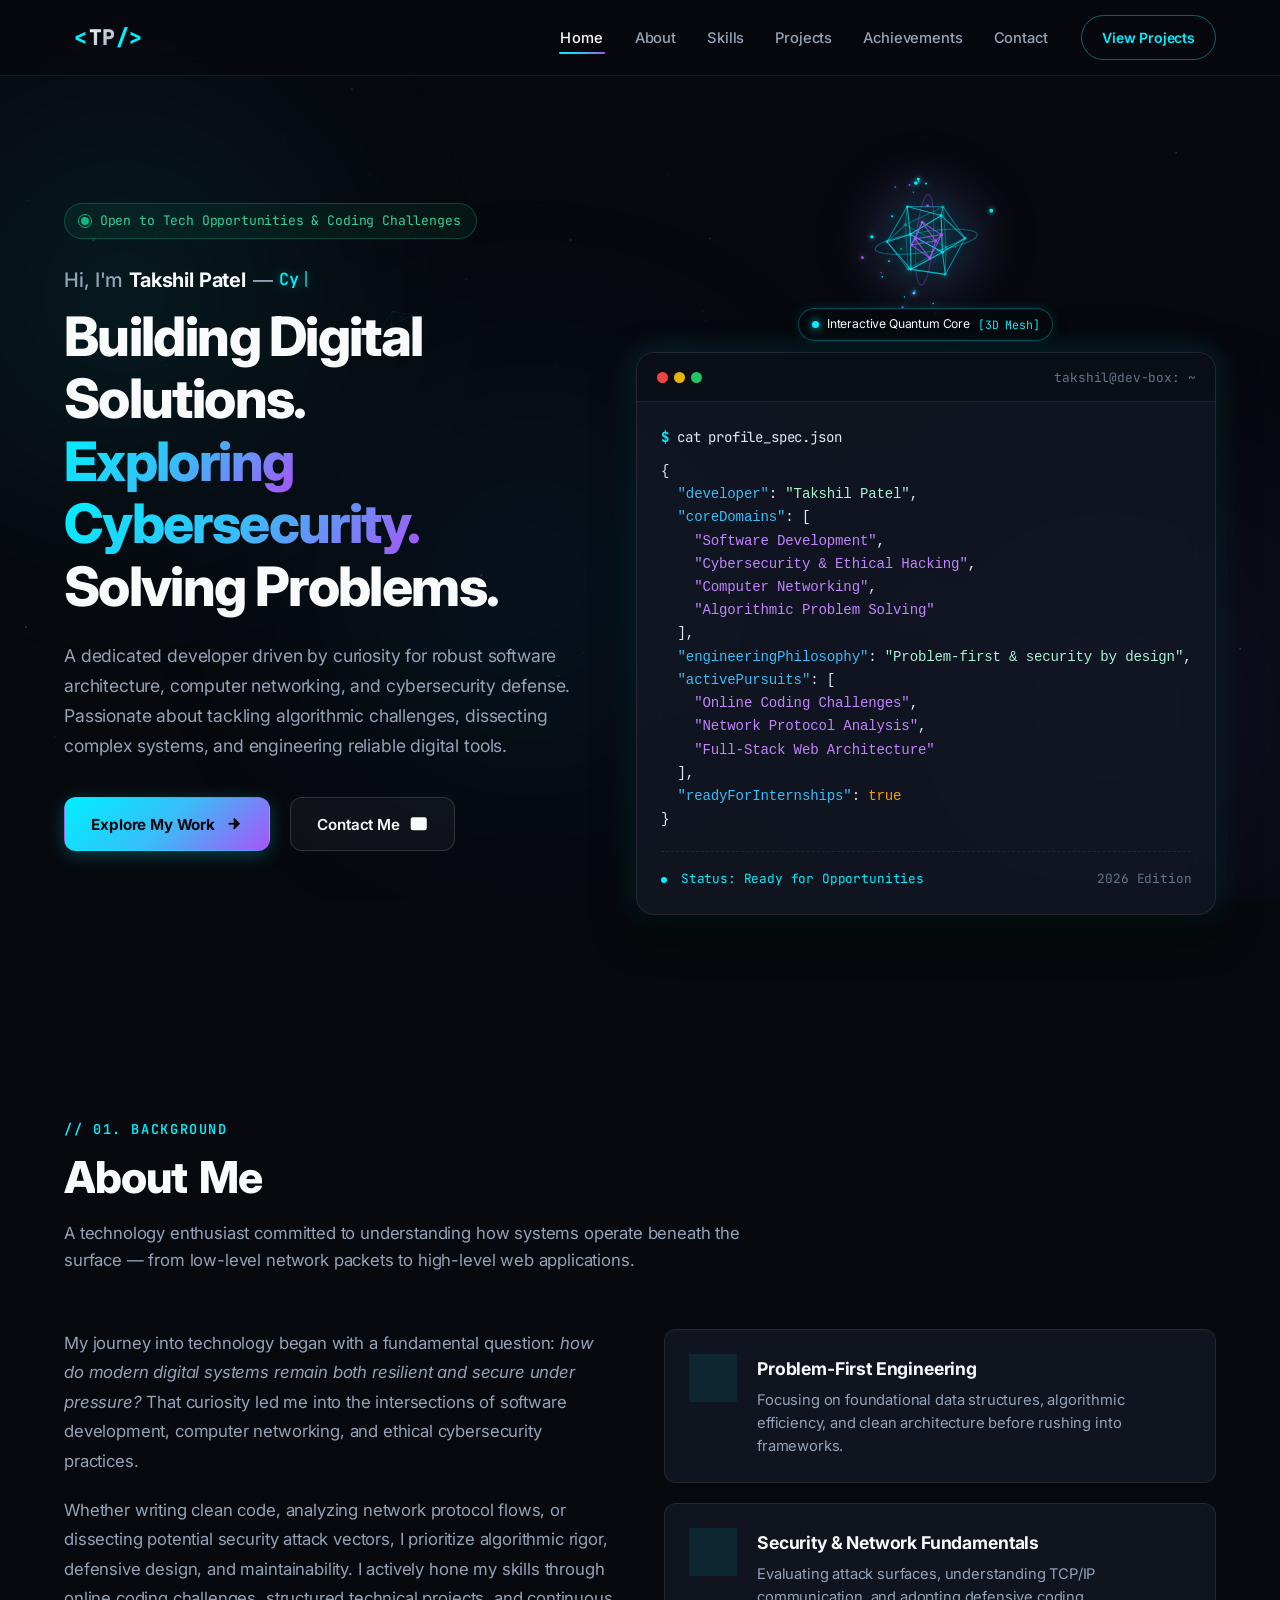
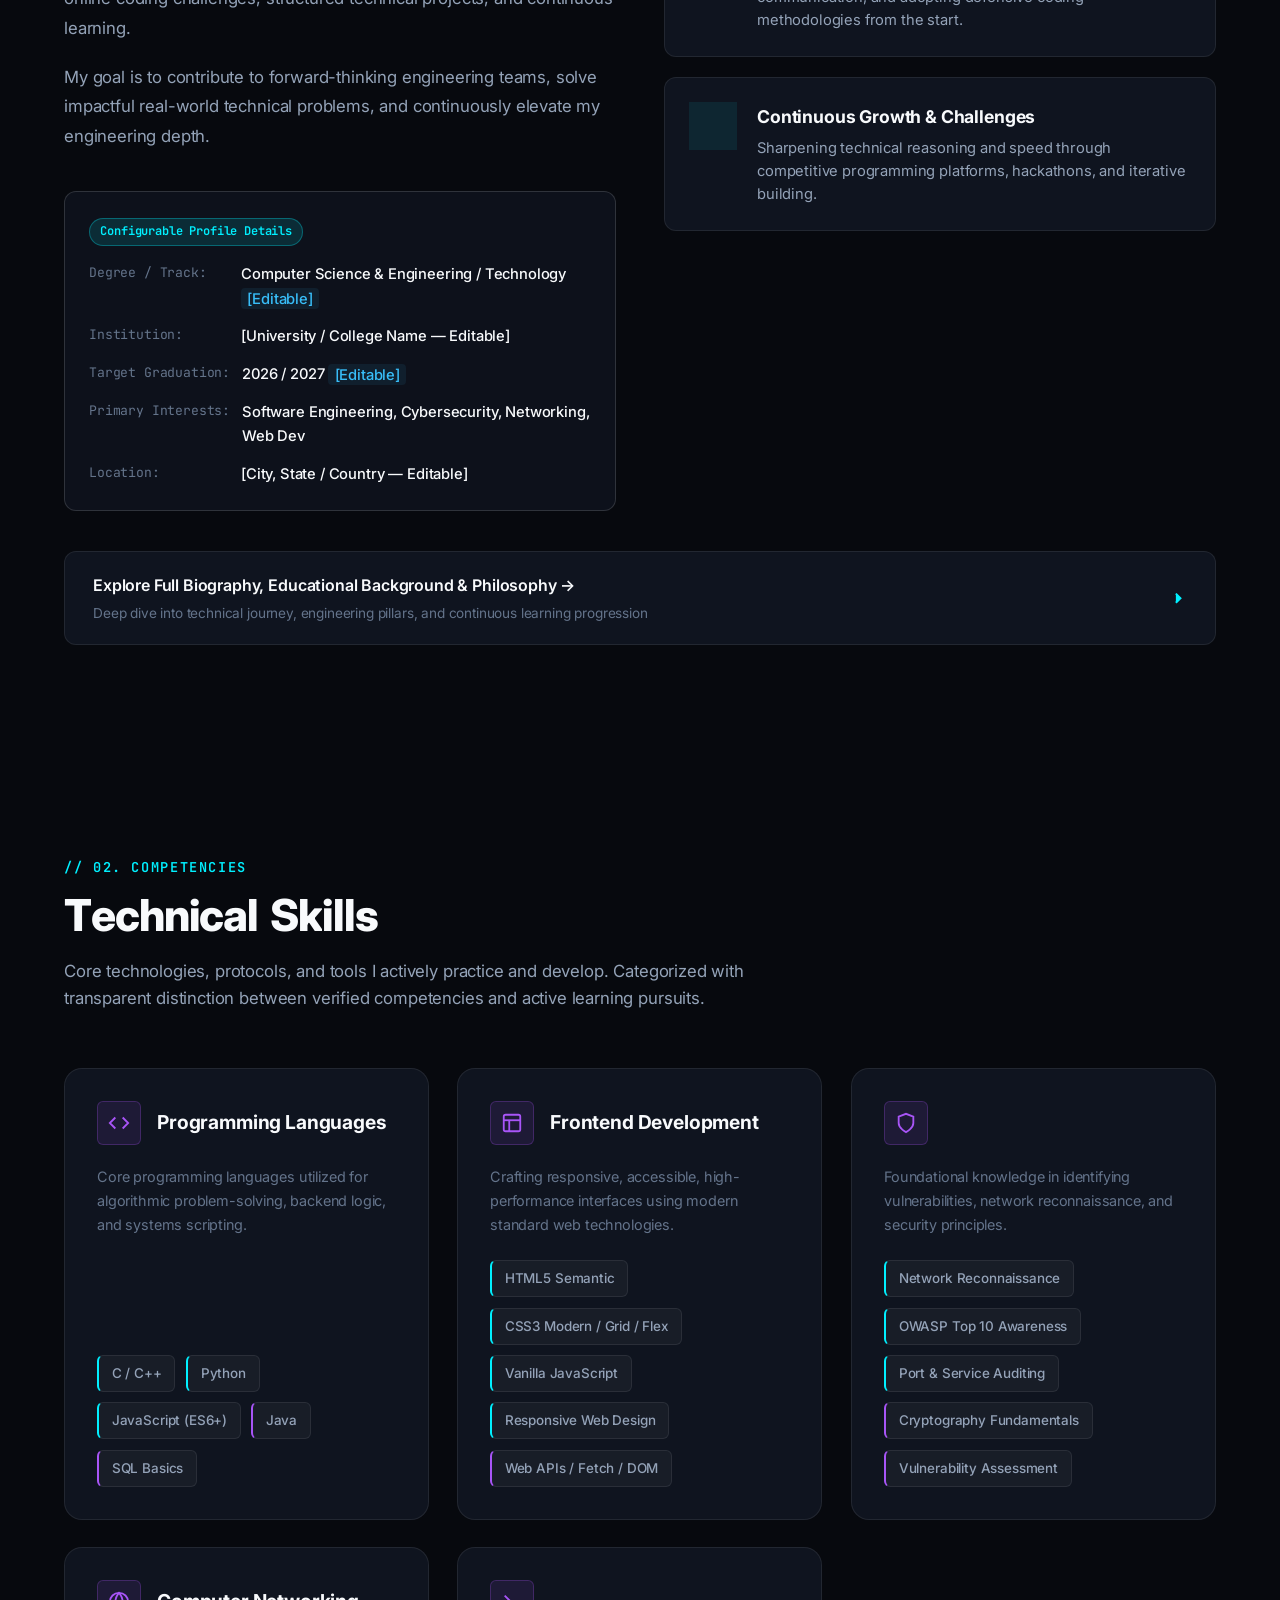
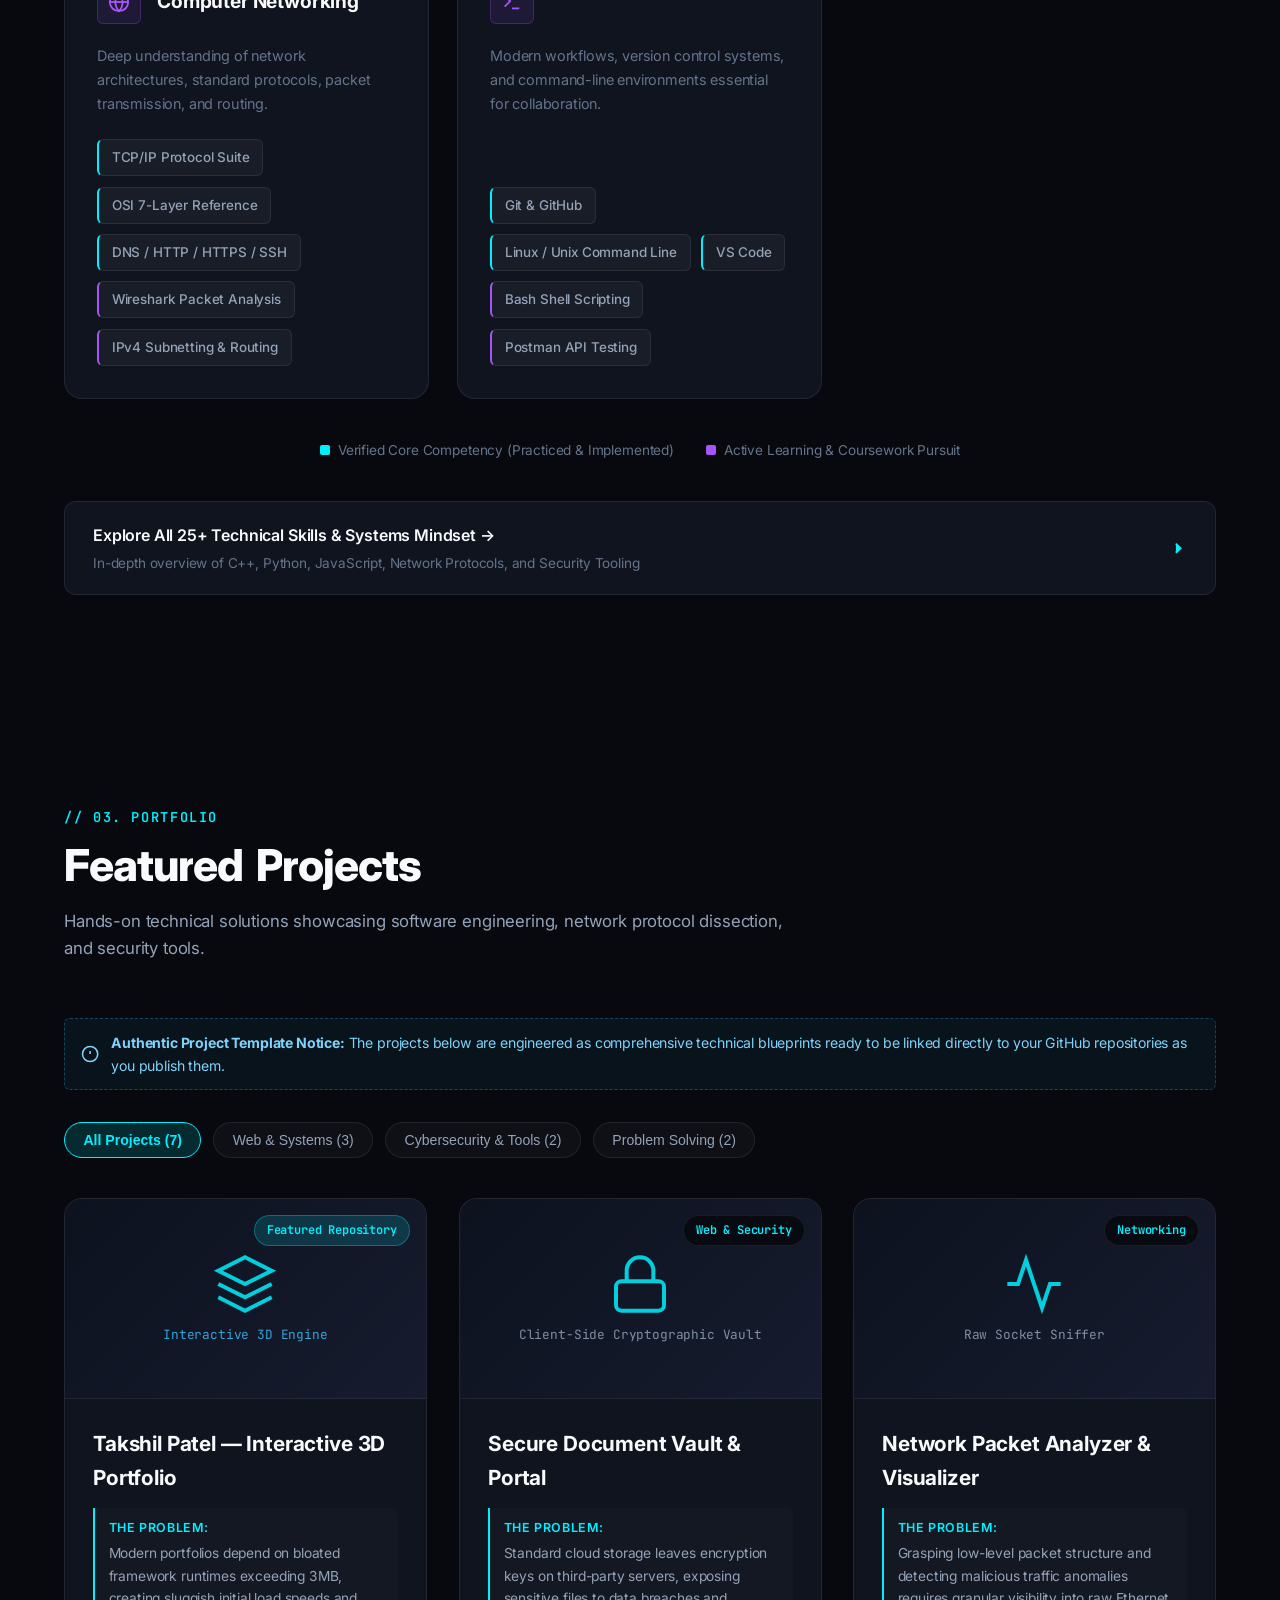
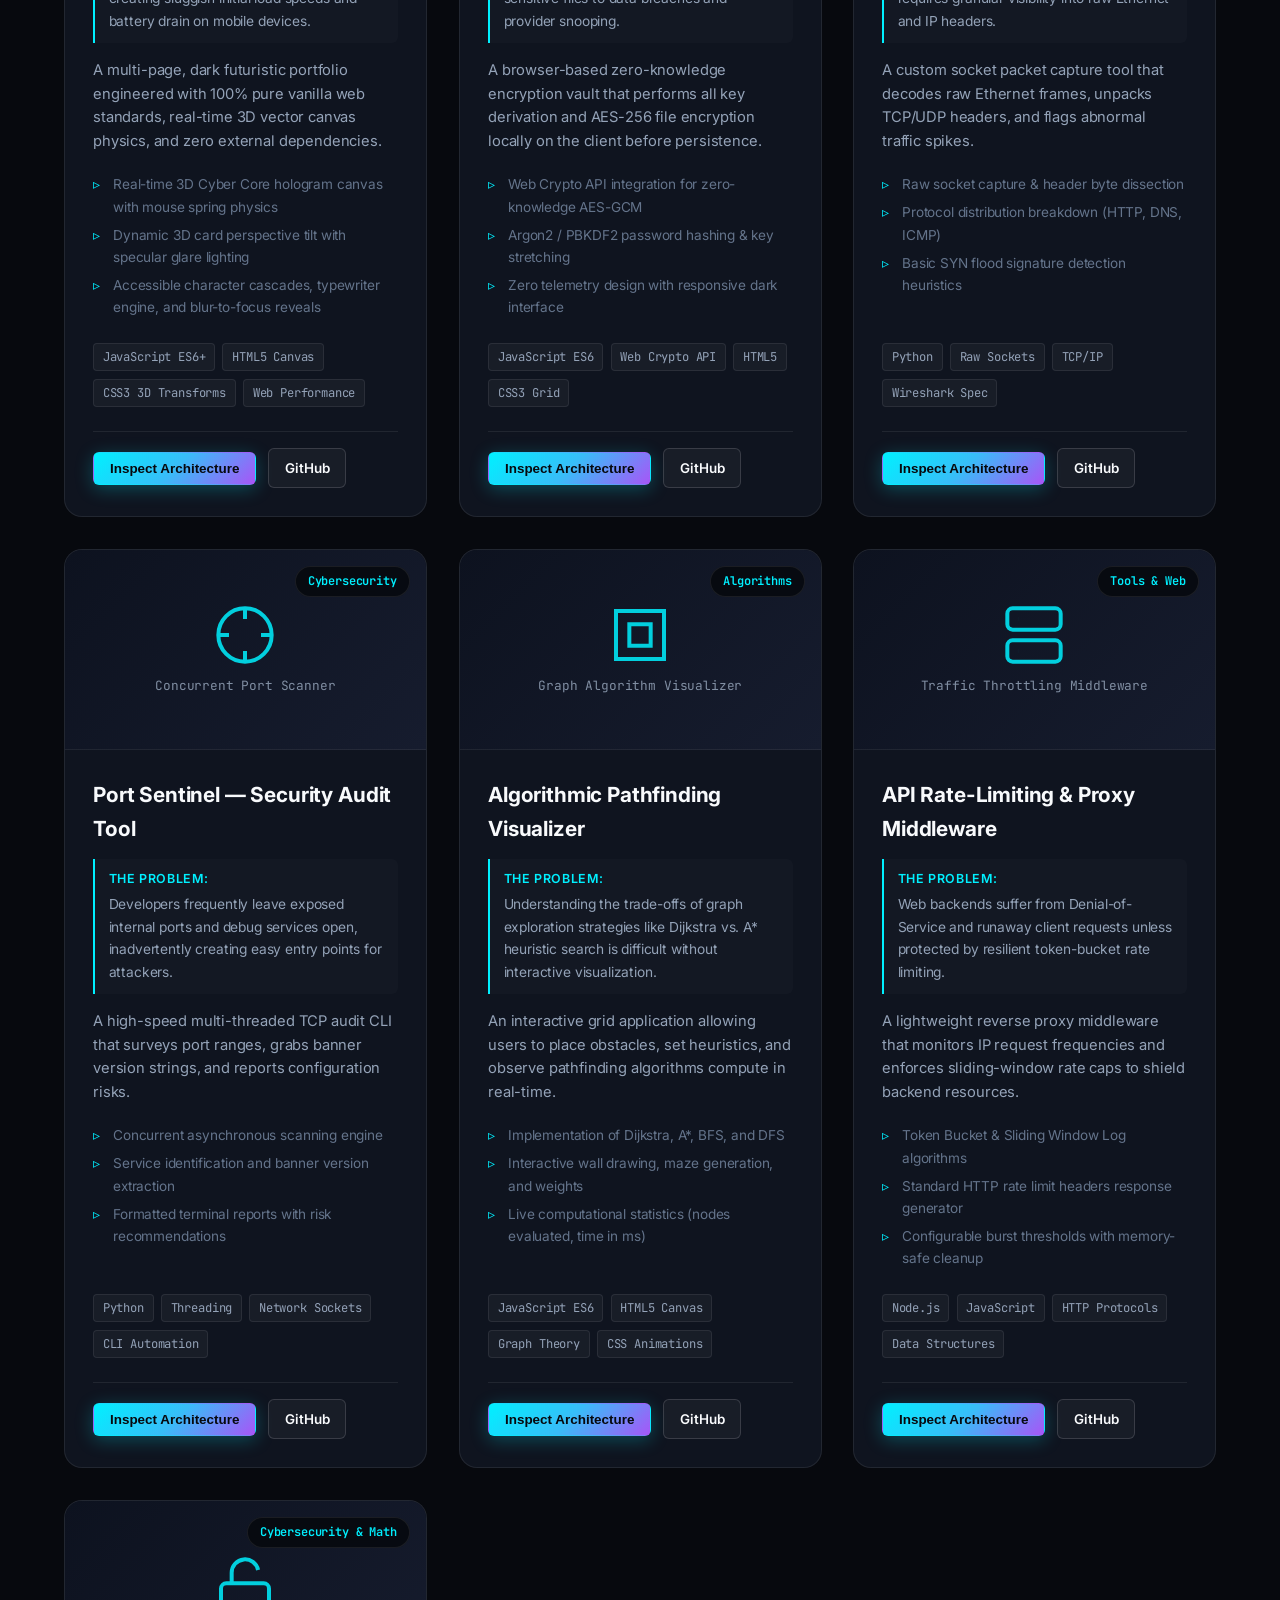
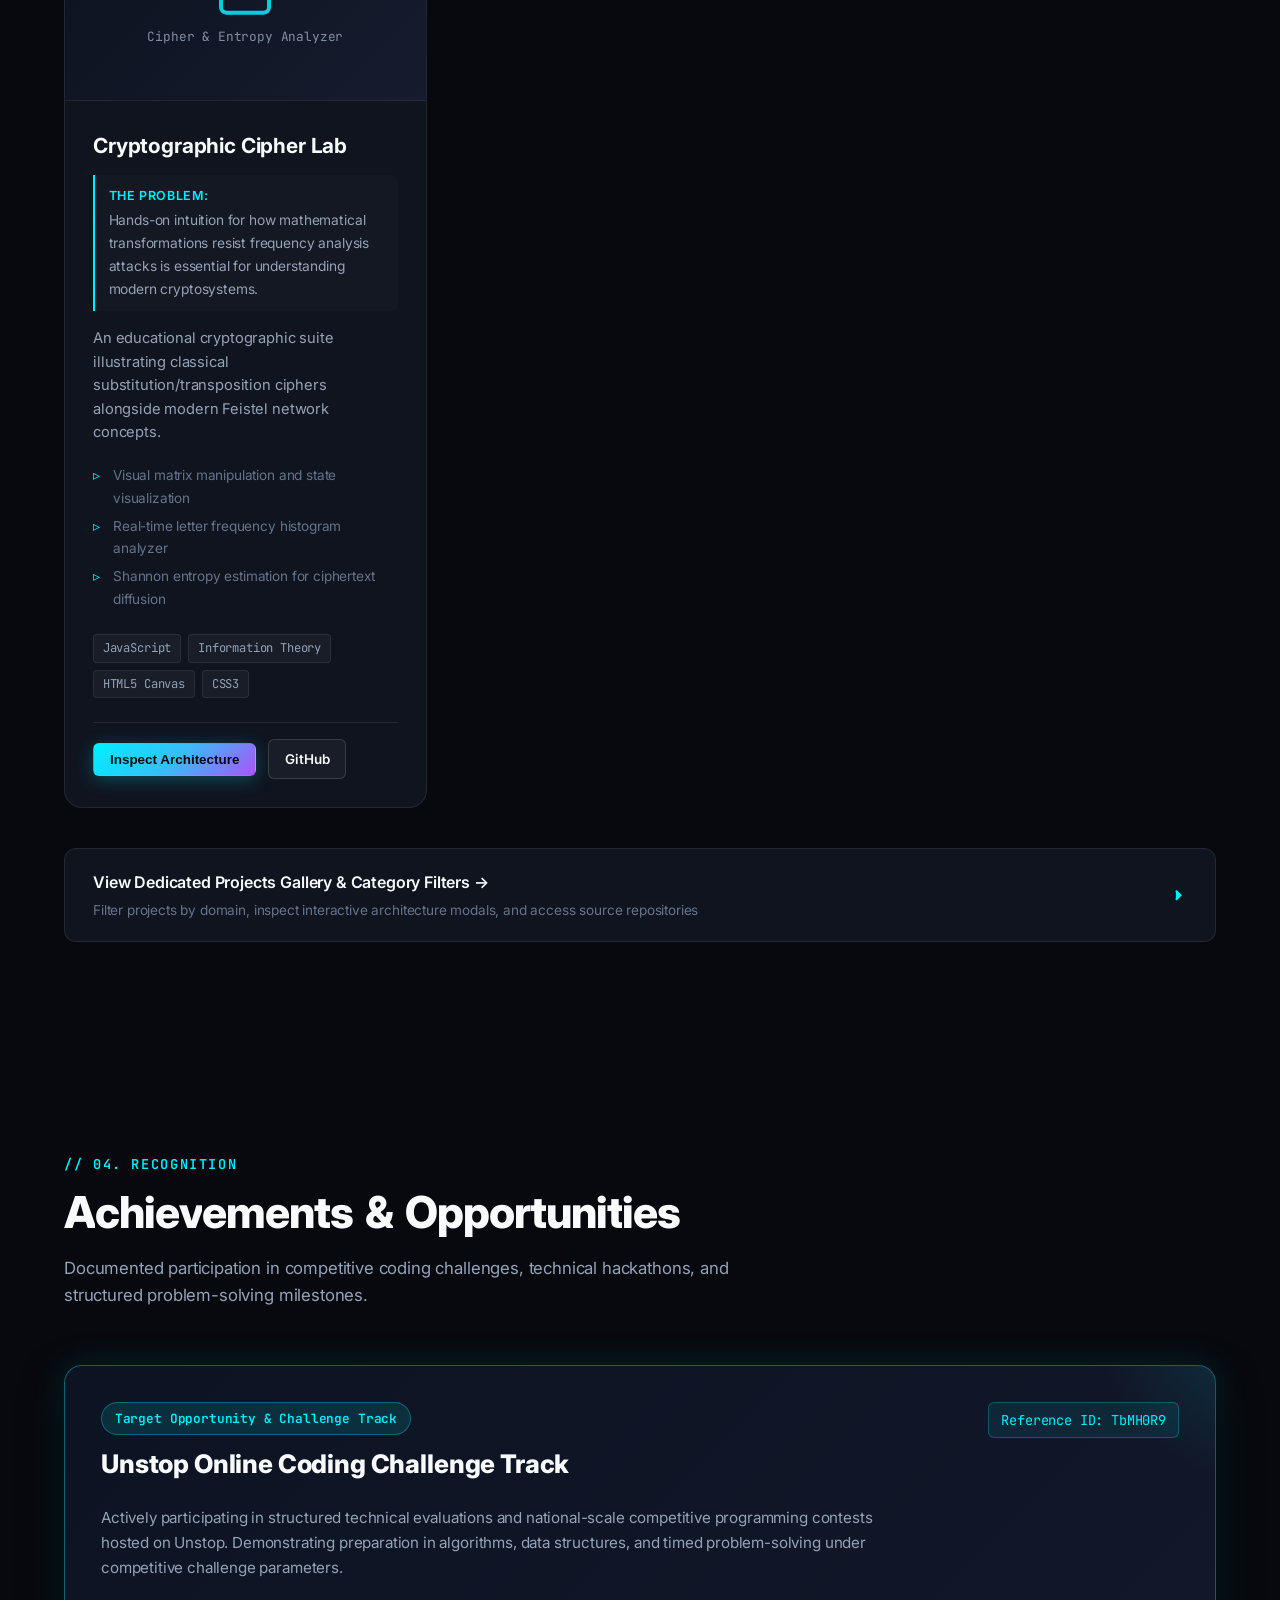
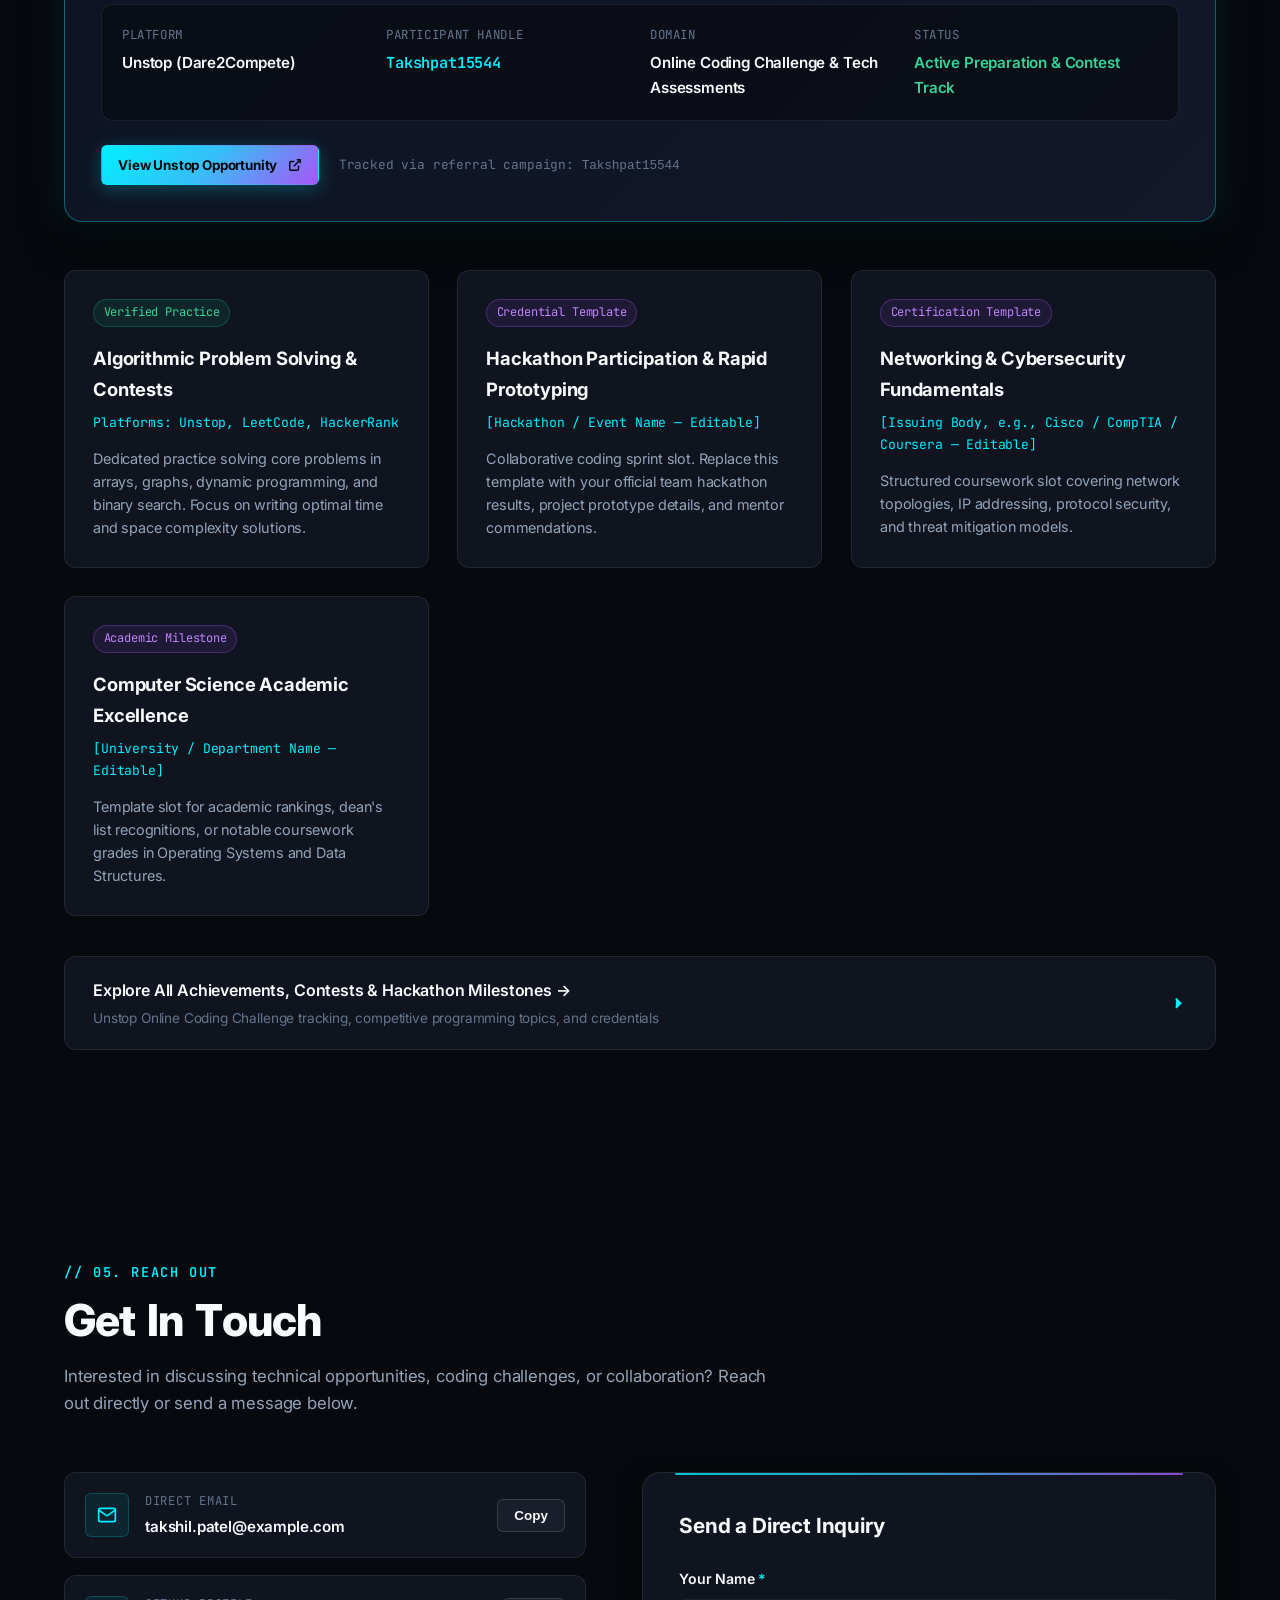
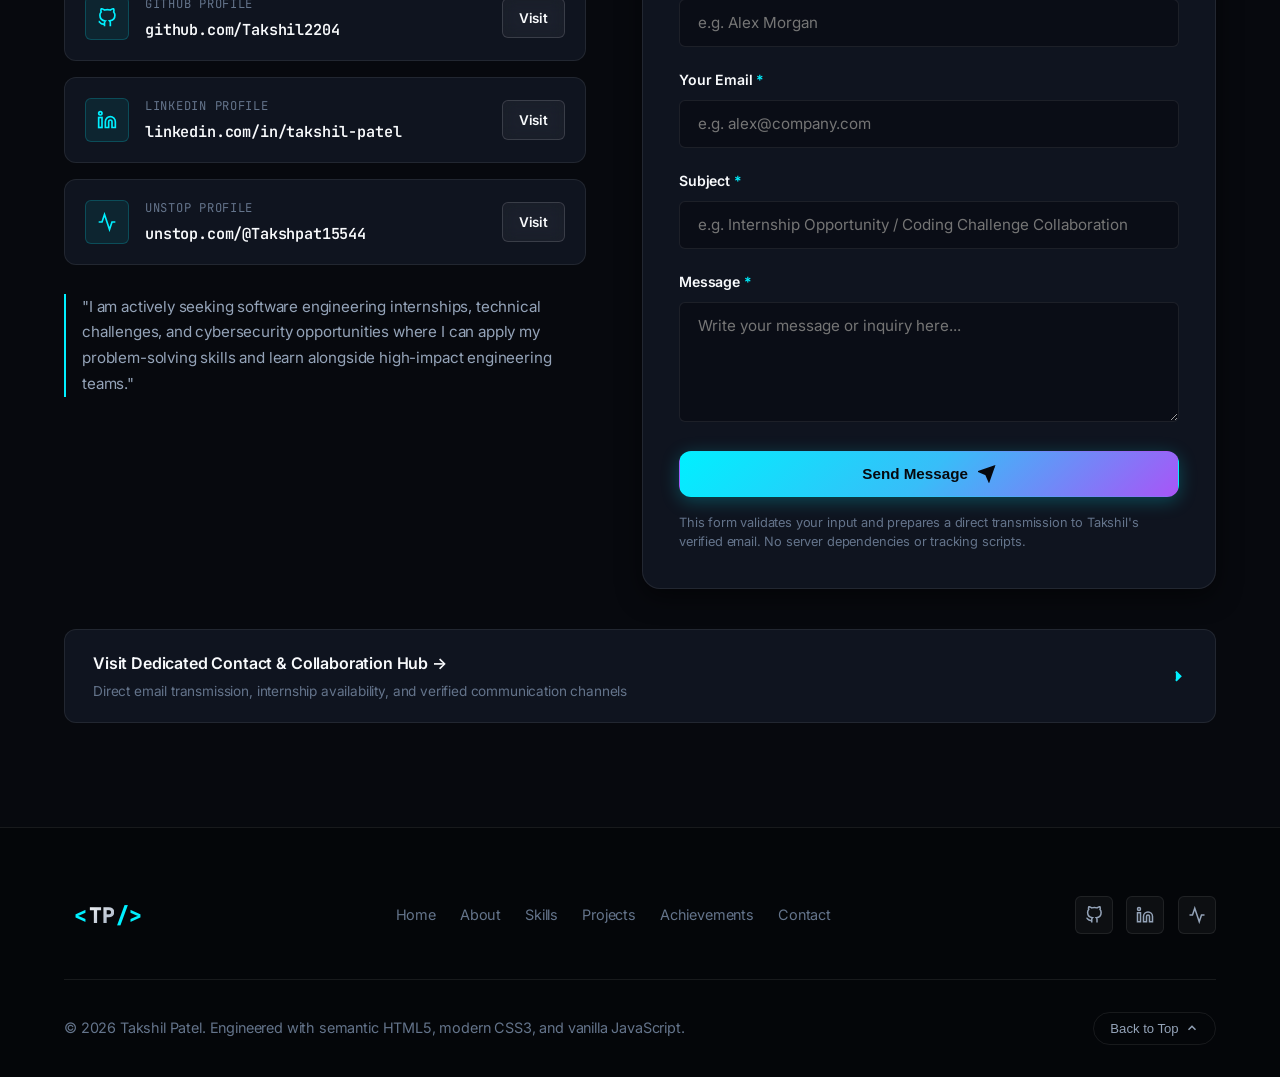
==== index.html @ 1852f206 "feat: complete interactive 3D multi-page portfolio" ====
<!DOCTYPE html>
<html lang="en">
<head>
  <meta charset="UTF-8">
  <meta name="viewport" content="width=device-width, initial-scale=1.0">
  <meta http-equiv="X-UA-Compatible" content="IE=edge">
  
  <!-- Primary Meta Tags -->
  <title>Takshil Patel | Software Developer &amp; Cybersecurity Specialist</title>
  <meta name="title" content="Takshil Patel | Software Developer &amp; Cybersecurity Specialist">
  <meta name="description" content="Personal portfolio of Takshil Patel — Showcasing expertise in software engineering, cybersecurity, computer networking, web development, and algorithmic problem-solving.">
  <meta name="author" content="Takshil Patel">
  <meta name="theme-color" content="#07090e">

  <!-- Open Graph / Facebook -->
  <meta property="og:type" content="website">
  <meta property="og:url" content="https://takshilpatel.dev/">
  <meta property="og:title" content="Takshil Patel | Software Developer &amp; Cybersecurity Specialist">
  <meta property="og:description" content="Building Digital Solutions. Exploring Cybersecurity. Solving Problems. View projects, technical competencies, and contact information.">
  
  <!-- Twitter -->
  <meta property="twitter:card" content="summary_large_image">
  <meta property="twitter:title" content="Takshil Patel | Software Developer &amp; Cybersecurity Specialist">
  <meta property="twitter:description" content="Building Digital Solutions. Exploring Cybersecurity. Solving Problems. View projects, technical competencies, and contact information.">

  <!-- Embedded High-Resolution Cyber Favicon -->
  <link rel="icon" type="image/svg+xml" href="data:image/svg+xml,<svg xmlns='http://www.w3.org/2000/svg' viewBox='0 0 100 100'><rect width='100' height='100' rx='22' fill='%2307090e'/><rect x='4' y='4' width='92' height='92' rx='18' fill='none' stroke='%2300f0ff' stroke-width='4' opacity='0.7'/><text x='50' y='64' font-family='monospace' font-size='42' font-weight='900' fill='%2300f0ff' text-anchor='middle'>TP</text></svg>">

  <!-- Google Fonts: Inter & JetBrains Mono with System Fallbacks -->
  <link rel="preconnect" href="https://fonts.googleapis.com">
  <link rel="preconnect" href="https://fonts.gstatic.com" crossorigin>
  <link href="https://fonts.googleapis.com/css2?family=Inter:wght@400;500;600;700;800&family=JetBrains+Mono:wght@400;500;600;700&display=swap" rel="stylesheet">

  <!-- Core Stylesheets -->
  <link rel="stylesheet" href="css/style.css">
  <link rel="stylesheet" href="css/components.css">
  <link rel="stylesheet" href="css/responsive.css">
</head>
<body>
  <!-- Accessible Skip Link -->
  <a href="#main-content" class="skip-link">Skip to main content</a>

  <!-- Ambient Light Orbs for Subtle Futuristic Depth -->
  <div class="bg-ambient-layer" aria-hidden="true">
    <div class="ambient-orb ambient-orb-1"></div>
    <div class="ambient-orb ambient-orb-2"></div>
    <div class="ambient-orb ambient-orb-3"></div>
  </div>

  <!-- Interactive Subtle Cyber Canvas -->
  <canvas id="cyber-canvas" class="cyber-canvas" aria-hidden="true"></canvas>

  <!-- ========================================================================
       Header & Navigation
       ======================================================================== -->
  <header class="site-header" id="site-header">
    <div class="container header-container">
      <!-- Monogram Brand Logo -->
      <a href="index.html" class="brand-logo" aria-label="Takshil Patel Portfolio Homepage">
        <span class="logo-bracket">&lt;</span><span class="logo-text">TP</span><span class="logo-bracket">/&gt;</span>
      </a>

      <!-- Desktop Navigation Menu -->
      <nav class="site-nav" id="site-nav" aria-label="Primary site navigation">
        <ul class="nav-links">
          <li><a href="index.html" class="nav-link active" aria-current="page">Home</a></li>
          <li><a href="about.html" class="nav-link">About</a></li>
          <li><a href="skills.html" class="nav-link">Skills</a></li>
          <li><a href="projects.html" class="nav-link">Projects</a></li>
          <li><a href="achievements.html" class="nav-link">Achievements</a></li>
          <li><a href="contact.html" class="nav-link">Contact</a></li>
        </ul>
        <div class="nav-actions">
          <a href="projects.html" class="btn btn-outline-nav">View Projects</a>
        </div>
      </nav>

      <!-- Mobile Hamburger Button -->
      <button class="mobile-nav-toggle" id="mobile-nav-toggle" aria-expanded="false" aria-controls="site-nav" aria-label="Toggle navigation menu">
        <span class="hamburger-line"></span>
        <span class="hamburger-line"></span>
        <span class="hamburger-line"></span>
      </button>
    </div>
  </header>

  <!-- ========================================================================
       Main Content
       ======================================================================== -->
  <main id="main-content">
    
    <!-- ----------------------------------------------------------------------
         Section B: Hero Section
         ---------------------------------------------------------------------- -->
    <section class="section hero-section" id="hero">
      <div class="container">
        <div class="hero-grid">
          <!-- Hero Text & CTA -->
          <div class="hero-content">
            <div class="hero-status-pill">
              <span class="status-indicator"></span>
              <span class="status-text">Open to Tech Opportunities &amp; Coding Challenges</span>
            </div>

            <p class="hero-greeting">Hi, I'm <span class="highlight-name">Takshil Patel</span> — <span class="hero-typewriter-wrap"><span class="typewriter-text" id="hero-typewriter">Software Developer</span><span class="typewriter-cursor" aria-hidden="true">|</span></span></p>
            
            <h1 class="hero-headline">
              Building Digital Solutions.<br>
              <span class="gradient-text">Exploring Cybersecurity.</span><br>
              Solving Problems.
            </h1>

            <p class="hero-description">
              A dedicated developer driven by curiosity for robust software architecture, computer networking, 
              and cybersecurity defense. Passionate about tackling algorithmic challenges, dissecting complex systems, 
              and engineering reliable digital tools.
            </p>

            <div class="hero-cta-group">
              <a href="projects.html" class="btn btn-primary">
                <span>Explore My Work</span>
                <svg class="icon" viewBox="0 0 24 24" fill="none" stroke="currentColor" stroke-width="2.5"><line x1="5" y1="12" x2="19" y2="12"></line><polyline points="12 5 19 12 12 19"></polyline></svg>
              </a>
              <a href="contact.html" class="btn btn-secondary">
                <span>Contact Me</span>
                <svg class="icon" viewBox="0 0 24 24" fill="none" stroke="currentColor" stroke-width="2"><path d="M4 4h16c1.1 0 2 .9 2 2v12c0 1.1-.9 2-2 2H4c-1.1 0-2-.9-2-2V6c0-1.1.9-2 2-2z"></path><polyline points="22,6 12,13 2,6"></polyline></svg>
              </a>
            </div>
          </div>

          <!-- Futuristic Developer Inspect Terminal & 3D Cyber Core -->
          <div class="hero-visual">
            <!-- Interactive 3D Cyber Core Hologram -->
            <div class="hero-3d-hologram-wrap" id="hero-3d-container" aria-label="Interactive 3D Quantum Cyber Core">
              <canvas id="hero-3d-canvas" class="hero-3d-canvas"></canvas>
              <div class="hologram-status-badge">
                <span class="hologram-pulse"></span>
                <span>Interactive Quantum Core</span>
                <span class="text-mono" style="color: var(--accent-cyan); font-size: 0.72rem;">[3D Mesh]</span>
              </div>
            </div>

            <div class="terminal-card" aria-label="Takshil Patel Developer Profile Card">
              <div class="terminal-header">
                <div class="terminal-dots">
                  <span class="terminal-dot dot-red"></span>
                  <span class="terminal-dot dot-yellow"></span>
                  <span class="terminal-dot dot-green"></span>
                </div>
                <span class="terminal-title">takshil@dev-box: ~</span>
              </div>
              <div class="terminal-body">
                <div class="terminal-line">
                  <span class="terminal-prompt">$</span><span class="terminal-code">cat profile_spec.json</span>
                </div>
                <pre class="terminal-code">
{
  <span class="syntax-key">"developer"</span>: <span class="syntax-str">"Takshil Patel"</span>,
  <span class="syntax-key">"coreDomains"</span>: [
    <span class="syntax-arr">"Software Development"</span>,
    <span class="syntax-arr">"Cybersecurity &amp; Ethical Hacking"</span>,
    <span class="syntax-arr">"Computer Networking"</span>,
    <span class="syntax-arr">"Algorithmic Problem Solving"</span>
  ],
  <span class="syntax-key">"engineeringPhilosophy"</span>: <span class="syntax-str">"Problem-first &amp; security by design"</span>,
  <span class="syntax-key">"activePursuits"</span>: [
    <span class="syntax-arr">"Online Coding Challenges"</span>,
    <span class="syntax-arr">"Network Protocol Analysis"</span>,
    <span class="syntax-arr">"Full-Stack Web Architecture"</span>
  ],
  <span class="syntax-key">"readyForInternships"</span>: <span class="syntax-bool">true</span>
}</pre>
                <div class="terminal-status-row">
                  <div>
                    <span class="terminal-pulse"></span>
                    <span class="text-mono" style="color: var(--accent-cyan);">Status: Ready for Opportunities</span>
                  </div>
                  <span class="text-mono" style="color: var(--text-muted);">2026 Edition</span>
                </div>
              </div>
            </div>
          </div>
        </div>
      </div>
    </section>

    <!-- ----------------------------------------------------------------------
         Section C: About Me
         ---------------------------------------------------------------------- -->
    <section class="section" id="about">
      <div class="container">
        <div class="section-header">
          <span class="section-tag">// 01. BACKGROUND</span>
          <h2 class="section-title">About Me</h2>
          <p class="section-subtitle">
            A technology enthusiast committed to understanding how systems operate beneath the surface — from low-level network packets to high-level web applications.
          </p>
        </div>

        <div class="about-grid">
          <!-- Narrative Description -->
          <div class="about-narrative">
            <p class="about-paragraph">
              My journey into technology began with a fundamental question: <em>how do modern digital systems remain both resilient and secure under pressure?</em> That curiosity led me into the intersections of software development, computer networking, and ethical cybersecurity practices.
            </p>
            <p class="about-paragraph">
              Whether writing clean code, analyzing network protocol flows, or dissecting potential security attack vectors, I prioritize algorithmic rigor, defensive design, and maintainability. I actively hone my skills through online coding challenges, structured technical projects, and continuous learning.
            </p>
            <p class="about-paragraph">
              My goal is to contribute to forward-thinking engineering teams, solve impactful real-world technical problems, and continuously elevate my engineering depth.
            </p>

            <!-- Editable Profile Details Block -->
            <!-- TAKSHIL: Edit your personal educational & location details below -->
            <div class="editable-profile-box">
              <span class="editable-tag">Configurable Profile Details</span>
              <ul class="profile-meta-list">
                <li class="profile-meta-item">
                  <span class="meta-label">Degree / Track:</span>
                  <span class="meta-value">Computer Science &amp; Engineering / Technology <span class="meta-placeholder">[Editable]</span></span>
                </li>
                <li class="profile-meta-item">
                  <span class="meta-label">Institution:</span>
                  <span class="meta-value">[University / College Name — Editable]</span>
                </li>
                <li class="profile-meta-item">
                  <span class="meta-label">Target Graduation:</span>
                  <span class="meta-value">2026 / 2027 <span class="meta-placeholder">[Editable]</span></span>
                </li>
                <li class="profile-meta-item">
                  <span class="meta-label">Primary Interests:</span>
                  <span class="meta-value">Software Engineering, Cybersecurity, Networking, Web Dev</span>
                </li>
                <li class="profile-meta-item">
                  <span class="meta-label">Location:</span>
                  <span class="meta-value">[City, State / Country — Editable]</span>
                </li>
              </ul>
            </div>
          </div>

          <!-- Core Pillars -->
          <div class="pillars-container">
            <div class="pillar-card">
              <div class="pillar-icon-box" aria-hidden="true">
                <svg width="24" height="24" viewBox="0 0 24 24" fill="none" stroke="currentColor" stroke-width="2"><polyline points="16 18 22 12 16 6"></polyline><polyline points="8 6 2 12 8 18"></polyline></svg>
              </div>
              <div class="pillar-content">
                <h3>Problem-First Engineering</h3>
                <p>Focusing on foundational data structures, algorithmic efficiency, and clean architecture before rushing into frameworks.</p>
              </div>
            </div>

            <div class="pillar-card">
              <div class="pillar-icon-box" aria-hidden="true">
                <svg width="24" height="24" viewBox="0 0 24 24" fill="none" stroke="currentColor" stroke-width="2"><path d="M12 22s8-4 8-10V5l-8-3-8 3v7c0 6 8 10 8 10z"></path></svg>
              </div>
              <div class="pillar-content">
                <h3>Security &amp; Network Fundamentals</h3>
                <p>Evaluating attack surfaces, understanding TCP/IP communication, and adopting defensive coding methodologies from the start.</p>
              </div>
            </div>

            <div class="pillar-card">
              <div class="pillar-icon-box" aria-hidden="true">
                <svg width="24" height="24" viewBox="0 0 24 24" fill="none" stroke="currentColor" stroke-width="2"><circle cx="12" cy="12" r="10"></circle><polyline points="12 6 12 12 14 14"></polyline></svg>
              </div>
              <div class="pillar-content">
                <h3>Continuous Growth &amp; Challenges</h3>
                <p>Sharpening technical reasoning and speed through competitive programming platforms, hackathons, and iterative building.</p>
              </div>
            </div>
          </div>
        </div>

        <!-- Multi-page Link Card -->
        <a href="about.html" class="section-nav-card" aria-label="Read full biography and background on the dedicated About page">
          <div>
            <div class="nav-card-text">Explore Full Biography, Educational Background &amp; Philosophy &rarr;</div>
            <div class="nav-card-hint">Deep dive into technical journey, engineering pillars, and continuous learning progression</div>
          </div>
          <svg class="nav-card-icon icon" viewBox="0 0 24 24" fill="none" stroke="currentColor" stroke-width="2.5"><polyline points="9 18 15 12 9 6"></polyline></svg>
        </a>
      </div>
    </section>

    <!-- ----------------------------------------------------------------------
         Section D: Technical Skills
         ---------------------------------------------------------------------- -->
    <section class="section" id="skills">
      <div class="container">
        <div class="section-header">
          <span class="section-tag">// 02. COMPETENCIES</span>
          <h2 class="section-title">Technical Skills</h2>
          <p class="section-subtitle">
            Core technologies, protocols, and tools I actively practice and develop. Categorized with transparent distinction between verified competencies and active learning pursuits.
          </p>
        </div>

        <div class="skills-grid">
          <!-- 1. Programming Languages -->
          <div class="skill-category-card">
            <div class="skill-card-header">
              <div class="skill-icon-wrap" aria-hidden="true">
                <svg width="22" height="22" viewBox="0 0 24 24" fill="none" stroke="currentColor" stroke-width="2"><polyline points="16 18 22 12 16 6"></polyline><polyline points="8 6 2 12 8 18"></polyline></svg>
              </div>
              <h3 class="skill-category-title">Programming Languages</h3>
            </div>
            <p class="skill-category-desc">Core programming languages utilized for algorithmic problem-solving, backend logic, and systems scripting.</p>
            <div class="skill-tags-list">
              <span class="skill-badge verified">C / C++</span>
              <span class="skill-badge verified">Python</span>
              <span class="skill-badge verified">JavaScript (ES6+)</span>
              <span class="skill-badge learning">Java</span>
              <span class="skill-badge learning">SQL Basics</span>
            </div>
          </div>

          <!-- 2. Frontend Development -->
          <div class="skill-category-card">
            <div class="skill-card-header">
              <div class="skill-icon-wrap" aria-hidden="true">
                <svg width="22" height="22" viewBox="0 0 24 24" fill="none" stroke="currentColor" stroke-width="2"><rect x="3" y="3" width="18" height="18" rx="2" ry="2"></rect><line x1="3" y1="9" x2="21" y2="9"></line><line x1="9" y1="21" x2="9" y2="9"></line></svg>
              </div>
              <h3 class="skill-category-title">Frontend Development</h3>
            </div>
            <p class="skill-category-desc">Crafting responsive, accessible, high-performance interfaces using modern standard web technologies.</p>
            <div class="skill-tags-list">
              <span class="skill-badge verified">HTML5 Semantic</span>
              <span class="skill-badge verified">CSS3 Modern / Grid / Flex</span>
              <span class="skill-badge verified">Vanilla JavaScript</span>
              <span class="skill-badge verified">Responsive Web Design</span>
              <span class="skill-badge learning">Web APIs / Fetch / DOM</span>
            </div>
          </div>

          <!-- 3. Cybersecurity & Ethical Hacking -->
          <div class="skill-category-card">
            <div class="skill-card-header">
              <div class="skill-icon-wrap" aria-hidden="true">
                <svg width="22" height="22" viewBox="0 0 24 24" fill="none" stroke="currentColor" stroke-width="2"><path d="M12 22s8-4 8-10V5l-8-3-8 3v7c0 6 8 10 8 10z"></path></svg>
              </div>
              <h3 class="skill-category-title">Cybersecurity</h3>
            </div>
            <p class="skill-category-desc">Foundational knowledge in identifying vulnerabilities, network reconnaissance, and security principles.</p>
            <div class="skill-tags-list">
              <span class="skill-badge verified">Network Reconnaissance</span>
              <span class="skill-badge verified">OWASP Top 10 Awareness</span>
              <span class="skill-badge verified">Port &amp; Service Auditing</span>
              <span class="skill-badge learning">Cryptography Fundamentals</span>
              <span class="skill-badge learning">Vulnerability Assessment</span>
            </div>
          </div>

          <!-- 4. Computer Networking -->
          <div class="skill-category-card">
            <div class="skill-card-header">
              <div class="skill-icon-wrap" aria-hidden="true">
                <svg width="22" height="22" viewBox="0 0 24 24" fill="none" stroke="currentColor" stroke-width="2"><circle cx="12" cy="12" r="10"></circle><line x1="2" y1="12" x2="22" y2="12"></line><path d="M12 2a15.3 15.3 0 0 1 4 10 15.3 15.3 0 0 1-4 10 15.3 15.3 0 0 1-4-10 15.3 15.3 0 0 1 4-10z"></path></svg>
              </div>
              <h3 class="skill-category-title">Computer Networking</h3>
            </div>
            <p class="skill-category-desc">Deep understanding of network architectures, standard protocols, packet transmission, and routing.</p>
            <div class="skill-tags-list">
              <span class="skill-badge verified">TCP/IP Protocol Suite</span>
              <span class="skill-badge verified">OSI 7-Layer Reference</span>
              <span class="skill-badge verified">DNS / HTTP / HTTPS / SSH</span>
              <span class="skill-badge learning">Wireshark Packet Analysis</span>
              <span class="skill-badge learning">IPv4 Subnetting &amp; Routing</span>
            </div>
          </div>

          <!-- 5. Developer Tools & Systems -->
          <div class="skill-category-card">
            <div class="skill-card-header">
              <div class="skill-icon-wrap" aria-hidden="true">
                <svg width="22" height="22" viewBox="0 0 24 24" fill="none" stroke="currentColor" stroke-width="2"><polyline points="4 17 10 11 4 5"></polyline><line x1="12" y1="19" x2="20" y2="19"></line></svg>
              </div>
              <h3 class="skill-category-title">Developer Tools</h3>
            </div>
            <p class="skill-category-desc">Modern workflows, version control systems, and command-line environments essential for collaboration.</p>
            <div class="skill-tags-list">
              <span class="skill-badge verified">Git &amp; GitHub</span>
              <span class="skill-badge verified">Linux / Unix Command Line</span>
              <span class="skill-badge verified">VS Code</span>
              <span class="skill-badge learning">Bash Shell Scripting</span>
              <span class="skill-badge learning">Postman API Testing</span>
            </div>
          </div>
        </div>

        <!-- Legend for Skill Status -->
        <div class="skill-legend">
          <div class="legend-item">
            <span class="legend-dot cyan"></span>
            <span>Verified Core Competency (Practiced &amp; Implemented)</span>
          </div>
          <div class="legend-item">
            <span class="legend-dot violet"></span>
            <span>Active Learning &amp; Coursework Pursuit</span>
          </div>
        </div>

        <!-- Multi-page Link Card -->
        <a href="skills.html" class="section-nav-card" aria-label="Explore all technical skills on the dedicated Skills page">
          <div>
            <div class="nav-card-text">Explore All 25+ Technical Skills &amp; Systems Mindset &rarr;</div>
            <div class="nav-card-hint">In-depth overview of C++, Python, JavaScript, Network Protocols, and Security Tooling</div>
          </div>
          <svg class="nav-card-icon icon" viewBox="0 0 24 24" fill="none" stroke="currentColor" stroke-width="2.5"><polyline points="9 18 15 12 9 6"></polyline></svg>
        </a>
      </div>
    </section>

    <!-- ----------------------------------------------------------------------
         Section E: Featured Projects
         ---------------------------------------------------------------------- -->
    <section class="section" id="projects">
      <div class="container">
        <div class="section-header">
          <span class="section-tag">// 03. PORTFOLIO</span>
          <h2 class="section-title">Featured Projects</h2>
          <p class="section-subtitle">
            Hands-on technical solutions showcasing software engineering, network protocol dissection, and security tools.
          </p>
        </div>

        <!-- Transparency Notice -->
        <div class="project-placeholder-notice">
          <svg width="20" height="20" viewBox="0 0 24 24" fill="none" stroke="currentColor" stroke-width="2"><circle cx="12" cy="12" r="10"></circle><line x1="12" y1="8" x2="12" y2="12"></line><line x1="12" y1="16" x2="12.01" y2="16"></line></svg>
          <div>
            <strong>Authentic Project Template Notice:</strong> The projects below are engineered as comprehensive technical blueprints ready to be linked directly to your GitHub repositories as you publish them.
          </div>
        </div>

        <!-- Category Filter Buttons -->
        <div class="projects-filter-bar">
          <button class="filter-btn active" data-filter="all">All Projects (7)</button>
          <button class="filter-btn" data-filter="web">Web &amp; Systems (3)</button>
          <button class="filter-btn" data-filter="security">Cybersecurity &amp; Tools (2)</button>
          <button class="filter-btn" data-filter="problem-solving">Problem Solving (2)</button>
        </div>

        <!-- Project Cards Grid -->
        <div class="projects-grid">
          
          <!-- Featured Project: Interactive 3D Portfolio Repository -->
          <article class="project-card" data-category="web">
            <div class="project-preview">
              <div class="project-preview-visual">
                <svg width="64" height="64" viewBox="0 0 24 24" fill="none" stroke="currentColor" stroke-width="1.5"><polygon points="12 2 2 7 12 12 22 7 12 2"></polygon><polyline points="2 17 12 22 22 17"></polyline><polyline points="2 12 12 17 22 12"></polyline></svg>
                <span class="text-mono" style="margin-top: 8px; font-size: 0.8rem; color: #38bdf8;">Interactive 3D Engine</span>
              </div>
              <span class="project-badge-tag" style="background: rgba(0, 240, 255, 0.15); color: var(--accent-cyan); border-color: rgba(0, 240, 255, 0.3);">Featured Repository</span>
            </div>
            <div class="project-content">
              <h3 class="project-title">Takshil Patel — Interactive 3D Portfolio</h3>
              <div class="project-problem-box">
                <strong>The Problem:</strong>
                Modern portfolios depend on bloated framework runtimes exceeding 3MB, creating sluggish initial load speeds and battery drain on mobile devices.
              </div>
              <p class="project-description">
                A multi-page, dark futuristic portfolio engineered with 100% pure vanilla web standards, real-time 3D vector canvas physics, and zero external dependencies.
              </p>
              <ul class="project-features-list">
                <li>Real-time 3D Cyber Core hologram canvas with mouse spring physics</li>
                <li>Dynamic 3D card perspective tilt with specular glare lighting</li>
                <li>Accessible character cascades, typewriter engine, and blur-to-focus reveals</li>
              </ul>
              <div class="project-tech-stack">
                <span class="tech-pill">JavaScript ES6+</span>
                <span class="tech-pill">HTML5 Canvas</span>
                <span class="tech-pill">CSS3 3D Transforms</span>
                <span class="tech-pill">Web Performance</span>
              </div>
              <div class="project-actions">
                <button class="btn btn-primary btn-sm open-modal-trigger" data-project="portfolio-core">Inspect Architecture</button>
                <a href="https://github.com/Takshil2204/Takshil-Patel-Portfolio" target="_blank" rel="noopener noreferrer" class="btn btn-secondary btn-sm" aria-label="View Takshil-Patel-Portfolio repository on GitHub">GitHub</a>
              </div>
            </div>
          </article>

          <!-- Project 1: Secure Document Vault -->
          <article class="project-card" data-category="web">
            <div class="project-preview">
              <div class="project-preview-visual">
                <svg width="64" height="64" viewBox="0 0 24 24" fill="none" stroke="currentColor" stroke-width="1.5"><rect x="3" y="11" width="18" height="11" rx="2" ry="2"></rect><path d="M7 11V7a5 5 0 0 1 10 0v4"></path></svg>
                <span class="text-mono" style="margin-top: 8px; font-size: 0.8rem; color: #94a3b8;">Client-Side Cryptographic Vault</span>
              </div>
              <span class="project-badge-tag">Web &amp; Security</span>
            </div>
            <div class="project-content">
              <h3 class="project-title">Secure Document Vault &amp; Portal</h3>
              <div class="project-problem-box">
                <strong>The Problem:</strong>
                Standard cloud storage leaves encryption keys on third-party servers, exposing sensitive files to data breaches and provider snooping.
              </div>
              <p class="project-description">
                A browser-based zero-knowledge encryption vault that performs all key derivation and AES-256 file encryption locally on the client before persistence.
              </p>
              <ul class="project-features-list">
                <li>Web Crypto API integration for zero-knowledge AES-GCM</li>
                <li>Argon2 / PBKDF2 password hashing &amp; key stretching</li>
                <li>Zero telemetry design with responsive dark interface</li>
              </ul>
              <div class="project-tech-stack">
                <span class="tech-pill">JavaScript ES6</span>
                <span class="tech-pill">Web Crypto API</span>
                <span class="tech-pill">HTML5</span>
                <span class="tech-pill">CSS3 Grid</span>
              </div>
              <div class="project-actions">
                <button class="btn btn-primary btn-sm open-modal-trigger" data-project="doc-vault">Inspect Architecture</button>
                <a href="https://github.com/Takshil2204/secure-document-vault" target="_blank" rel="noopener noreferrer" class="btn btn-secondary btn-sm" aria-label="View Secure Document Vault source code on GitHub">GitHub</a>
              </div>
            </div>
          </article>

          <!-- Project 2: Network Packet Analyzer -->
          <article class="project-card" data-category="security">
            <div class="project-preview">
              <div class="project-preview-visual">
                <svg width="64" height="64" viewBox="0 0 24 24" fill="none" stroke="currentColor" stroke-width="1.5"><polyline points="22 12 18 12 15 21 9 3 6 12 2 12"></polyline></svg>
                <span class="text-mono" style="margin-top: 8px; font-size: 0.8rem; color: #94a3b8;">Raw Socket Sniffer</span>
              </div>
              <span class="project-badge-tag">Networking</span>
            </div>
            <div class="project-content">
              <h3 class="project-title">Network Packet Analyzer &amp; Visualizer</h3>
              <div class="project-problem-box">
                <strong>The Problem:</strong>
                Grasping low-level packet structure and detecting malicious traffic anomalies requires granular visibility into raw Ethernet and IP headers.
              </div>
              <p class="project-description">
                A custom socket packet capture tool that decodes raw Ethernet frames, unpacks TCP/UDP headers, and flags abnormal traffic spikes.
              </p>
              <ul class="project-features-list">
                <li>Raw socket capture &amp; header byte dissection</li>
                <li>Protocol distribution breakdown (HTTP, DNS, ICMP)</li>
                <li>Basic SYN flood signature detection heuristics</li>
              </ul>
              <div class="project-tech-stack">
                <span class="tech-pill">Python</span>
                <span class="tech-pill">Raw Sockets</span>
                <span class="tech-pill">TCP/IP</span>
                <span class="tech-pill">Wireshark Spec</span>
              </div>
              <div class="project-actions">
                <button class="btn btn-primary btn-sm open-modal-trigger" data-project="packet-analyzer">Inspect Architecture</button>
                <a href="https://github.com/Takshil2204/network-packet-analyzer" target="_blank" rel="noopener noreferrer" class="btn btn-secondary btn-sm" aria-label="View Network Packet Analyzer source code on GitHub">GitHub</a>
              </div>
            </div>
          </article>

          <!-- Project 3: Port Sentinel Security Audit -->
          <article class="project-card" data-category="security">
            <div class="project-preview">
              <div class="project-preview-visual">
                <svg width="64" height="64" viewBox="0 0 24 24" fill="none" stroke="currentColor" stroke-width="1.5"><circle cx="12" cy="12" r="10"></circle><line x1="22" y1="12" x2="18" y2="12"></line><line x1="6" y1="12" x2="2" y2="12"></line><line x1="12" y1="6" x2="12" y2="2"></line><line x1="12" y1="22" x2="12" y2="18"></line></svg>
                <span class="text-mono" style="margin-top: 8px; font-size: 0.8rem; color: #94a3b8;">Concurrent Port Scanner</span>
              </div>
              <span class="project-badge-tag">Cybersecurity</span>
            </div>
            <div class="project-content">
              <h3 class="project-title">Port Sentinel — Security Audit Tool</h3>
              <div class="project-problem-box">
                <strong>The Problem:</strong>
                Developers frequently leave exposed internal ports and debug services open, inadvertently creating easy entry points for attackers.
              </div>
              <p class="project-description">
                A high-speed multi-threaded TCP audit CLI that surveys port ranges, grabs banner version strings, and reports configuration risks.
              </p>
              <ul class="project-features-list">
                <li>Concurrent asynchronous scanning engine</li>
                <li>Service identification and banner version extraction</li>
                <li>Formatted terminal reports with risk recommendations</li>
              </ul>
              <div class="project-tech-stack">
                <span class="tech-pill">Python</span>
                <span class="tech-pill">Threading</span>
                <span class="tech-pill">Network Sockets</span>
                <span class="tech-pill">CLI Automation</span>
              </div>
              <div class="project-actions">
                <button class="btn btn-primary btn-sm open-modal-trigger" data-project="port-sentinel">Inspect Architecture</button>
                <a href="https://github.com/Takshil2204/port-sentinel" target="_blank" rel="noopener noreferrer" class="btn btn-secondary btn-sm" aria-label="View Port Sentinel source code on GitHub">GitHub</a>
              </div>
            </div>
          </article>

          <!-- Project 4: Algorithmic Pathfinding Visualizer -->
          <article class="project-card" data-category="problem-solving">
            <div class="project-preview">
              <div class="project-preview-visual">
                <svg width="64" height="64" viewBox="0 0 24 24" fill="none" stroke="currentColor" stroke-width="1.5"><path d="M3 3h18v18H3z"></path><path d="M8 8h8v8H8z"></path></svg>
                <span class="text-mono" style="margin-top: 8px; font-size: 0.8rem; color: #94a3b8;">Graph Algorithm Visualizer</span>
              </div>
              <span class="project-badge-tag">Algorithms</span>
            </div>
            <div class="project-content">
              <h3 class="project-title">Algorithmic Pathfinding Visualizer</h3>
              <div class="project-problem-box">
                <strong>The Problem:</strong>
                Understanding the trade-offs of graph exploration strategies like Dijkstra vs. A* heuristic search is difficult without interactive visualization.
              </div>
              <p class="project-description">
                An interactive grid application allowing users to place obstacles, set heuristics, and observe pathfinding algorithms compute in real-time.
              </p>
              <ul class="project-features-list">
                <li>Implementation of Dijkstra, A*, BFS, and DFS</li>
                <li>Interactive wall drawing, maze generation, and weights</li>
                <li>Live computational statistics (nodes evaluated, time in ms)</li>
              </ul>
              <div class="project-tech-stack">
                <span class="tech-pill">JavaScript ES6</span>
                <span class="tech-pill">HTML5 Canvas</span>
                <span class="tech-pill">Graph Theory</span>
                <span class="tech-pill">CSS Animations</span>
              </div>
              <div class="project-actions">
                <button class="btn btn-primary btn-sm open-modal-trigger" data-project="algo-visualizer">Inspect Architecture</button>
                <a href="https://github.com/Takshil2204/algorithmic-pathfinding-visualizer" target="_blank" rel="noopener noreferrer" class="btn btn-secondary btn-sm" aria-label="View Pathfinding Visualizer source code on GitHub">GitHub</a>
              </div>
            </div>
          </article>

          <!-- Project 5: API Rate-Limiter Proxy -->
          <article class="project-card" data-category="web">
            <div class="project-preview">
              <div class="project-preview-visual">
                <svg width="64" height="64" viewBox="0 0 24 24" fill="none" stroke="currentColor" stroke-width="1.5"><rect x="2" y="2" width="20" height="8" rx="2" ry="2"></rect><rect x="2" y="14" width="20" height="8" rx="2" ry="2"></rect><line x1="6" y1="6" x2="6.01" y2="6"></line><line x1="6" y1="18" x2="6.01" y2="18"></line></svg>
                <span class="text-mono" style="margin-top: 8px; font-size: 0.8rem; color: #94a3b8;">Traffic Throttling Middleware</span>
              </div>
              <span class="project-badge-tag">Tools &amp; Web</span>
            </div>
            <div class="project-content">
              <h3 class="project-title">API Rate-Limiting &amp; Proxy Middleware</h3>
              <div class="project-problem-box">
                <strong>The Problem:</strong>
                Web backends suffer from Denial-of-Service and runaway client requests unless protected by resilient token-bucket rate limiting.
              </div>
              <p class="project-description">
                A lightweight reverse proxy middleware that monitors IP request frequencies and enforces sliding-window rate caps to shield backend resources.
              </p>
              <ul class="project-features-list">
                <li>Token Bucket &amp; Sliding Window Log algorithms</li>
                <li>Standard HTTP rate limit headers response generator</li>
                <li>Configurable burst thresholds with memory-safe cleanup</li>
              </ul>
              <div class="project-tech-stack">
                <span class="tech-pill">Node.js</span>
                <span class="tech-pill">JavaScript</span>
                <span class="tech-pill">HTTP Protocols</span>
                <span class="tech-pill">Data Structures</span>
              </div>
              <div class="project-actions">
                <button class="btn btn-primary btn-sm open-modal-trigger" data-project="rate-limiter">Inspect Architecture</button>
                <a href="https://github.com/Takshil2204/api-rate-limiter-proxy" target="_blank" rel="noopener noreferrer" class="btn btn-secondary btn-sm" aria-label="View Rate Limiter source code on GitHub">GitHub</a>
              </div>
            </div>
          </article>

          <!-- Project 6: Cryptographic Cipher Lab -->
          <article class="project-card" data-category="problem-solving">
            <div class="project-preview">
              <div class="project-preview-visual">
                <svg width="64" height="64" viewBox="0 0 24 24" fill="none" stroke="currentColor" stroke-width="1.5"><rect x="3" y="11" width="18" height="11" rx="2" ry="2"></rect><path d="M7 11V7a5 5 0 0 1 9.9-1"></path></svg>
                <span class="text-mono" style="margin-top: 8px; font-size: 0.8rem; color: #94a3b8;">Cipher &amp; Entropy Analyzer</span>
              </div>
              <span class="project-badge-tag">Cybersecurity &amp; Math</span>
            </div>
            <div class="project-content">
              <h3 class="project-title">Cryptographic Cipher Lab</h3>
              <div class="project-problem-box">
                <strong>The Problem:</strong>
                Hands-on intuition for how mathematical transformations resist frequency analysis attacks is essential for understanding modern cryptosystems.
              </div>
              <p class="project-description">
                An educational cryptographic suite illustrating classical substitution/transposition ciphers alongside modern Feistel network concepts.
              </p>
              <ul class="project-features-list">
                <li>Visual matrix manipulation and state visualization</li>
                <li>Real-time letter frequency histogram analyzer</li>
                <li>Shannon entropy estimation for ciphertext diffusion</li>
              </ul>
              <div class="project-tech-stack">
                <span class="tech-pill">JavaScript</span>
                <span class="tech-pill">Information Theory</span>
                <span class="tech-pill">HTML5 Canvas</span>
                <span class="tech-pill">CSS3</span>
              </div>
              <div class="project-actions">
                <button class="btn btn-primary btn-sm open-modal-trigger" data-project="cipher-lab">Inspect Architecture</button>
                <a href="https://github.com/Takshil2204/crypto-cipher-lab" target="_blank" rel="noopener noreferrer" class="btn btn-secondary btn-sm" aria-label="View Cipher Lab source code on GitHub">GitHub</a>
              </div>
            </div>
          </article>

        </div>

        <!-- Multi-page Link Card -->
        <a href="projects.html" class="section-nav-card" aria-label="View full projects gallery and architecture breakdown on the dedicated Projects page">
          <div>
            <div class="nav-card-text">View Dedicated Projects Gallery &amp; Category Filters &rarr;</div>
            <div class="nav-card-hint">Filter projects by domain, inspect interactive architecture modals, and access source repositories</div>
          </div>
          <svg class="nav-card-icon icon" viewBox="0 0 24 24" fill="none" stroke="currentColor" stroke-width="2.5"><polyline points="9 18 15 12 9 6"></polyline></svg>
        </a>
      </div>
    </section>

    <!-- ----------------------------------------------------------------------
         Section F: Achievements & Experience
         ---------------------------------------------------------------------- -->
    <section class="section" id="achievements">
      <div class="container">
        <div class="section-header">
          <span class="section-tag">// 04. RECOGNITION</span>
          <h2 class="section-title">Achievements &amp; Opportunities</h2>
          <p class="section-subtitle">
            Documented participation in competitive coding challenges, technical hackathons, and structured problem-solving milestones.
          </p>
        </div>

        <!-- Reference Opportunity Spotlight Card (Unstop Online Coding Challenge) -->
        <div class="unstop-spotlight-card">
          <div class="spotlight-header">
            <div>
              <span class="spotlight-badge">Target Opportunity &amp; Challenge Track</span>
              <h3 class="spotlight-title">Unstop Online Coding Challenge Track</h3>
            </div>
            <span class="text-mono" style="color: var(--accent-cyan); font-size: 0.85rem; background: rgba(0,240,255,0.08); padding: 0.35rem 0.75rem; border-radius: 6px; border: 1px solid rgba(0,240,255,0.25);">
              Reference ID: TbMH0R9
            </span>
          </div>

          <p style="color: var(--text-secondary); line-height: 1.65; max-width: 820px; font-size: 0.95rem;">
            Actively participating in structured technical evaluations and national-scale competitive programming contests hosted on Unstop. 
            Demonstrating preparation in algorithms, data structures, and timed problem-solving under competitive challenge parameters.
          </p>

          <div class="spotlight-details">
            <div class="spotlight-param">
              <span class="param-title">Platform</span>
              <span class="param-val">Unstop (Dare2Compete)</span>
            </div>
            <div class="spotlight-param">
              <span class="param-title">Participant Handle</span>
              <span class="param-val text-mono" style="color: var(--accent-cyan);">Takshpat15544</span>
            </div>
            <div class="spotlight-param">
              <span class="param-title">Domain</span>
              <span class="param-val">Online Coding Challenge &amp; Tech Assessments</span>
            </div>
            <div class="spotlight-param">
              <span class="param-title">Status</span>
              <span class="param-val" style="color: #34d399;">Active Preparation &amp; Contest Track</span>
            </div>
          </div>

          <div class="spotlight-actions">
            <!-- Exact verified reference link provided in instructions -->
            <a href="https://unstop.com/o/TbMH0R9?lb=usesf8XA&amp;utm_medium=Share&amp;utm_source=online_coding_challenge&amp;utm_campaign=Takshpat15544" target="_blank" rel="noopener noreferrer" class="btn btn-primary btn-sm">
              <span>View Unstop Opportunity</span>
              <svg width="14" height="14" viewBox="0 0 24 24" fill="none" stroke="currentColor" stroke-width="2.5"><path d="M18 13v6a2 2 0 0 1-2 2H5a2 2 0 0 1-2-2V8a2 2 0 0 1 2-2h6"></path><polyline points="15 3 21 3 21 9"></polyline><line x1="10" y1="14" x2="21" y2="3"></line></svg>
            </a>
            <span class="text-mono" style="font-size: 0.8rem; color: var(--text-muted);">
              Tracked via referral campaign: <code>Takshpat15544</code>
            </span>
          </div>
        </div>

        <!-- Achievements & Milestones Grid -->
        <div class="achievements-grid">
          
          <!-- Achievement Card 1 -->
          <div class="achievement-card">
            <span class="achievement-status-tag tag-active">Verified Practice</span>
            <h3 class="achievement-title">Algorithmic Problem Solving &amp; Contests</h3>
            <span class="achievement-issuer">Platforms: Unstop, LeetCode, HackerRank</span>
            <p class="achievement-desc">
              Dedicated practice solving core problems in arrays, graphs, dynamic programming, and binary search. Focus on writing optimal time and space complexity solutions.
            </p>
          </div>

          <!-- Achievement Card 2 -->
          <div class="achievement-card">
            <span class="achievement-status-tag tag-template">Credential Template</span>
            <h3 class="achievement-title">Hackathon Participation &amp; Rapid Prototyping</h3>
            <span class="achievement-issuer">[Hackathon / Event Name — Editable]</span>
            <p class="achievement-desc">
              Collaborative coding sprint slot. Replace this template with your official team hackathon results, project prototype details, and mentor commendations.
            </p>
          </div>

          <!-- Achievement Card 3 -->
          <div class="achievement-card">
            <span class="achievement-status-tag tag-template">Certification Template</span>
            <h3 class="achievement-title">Networking &amp; Cybersecurity Fundamentals</h3>
            <span class="achievement-issuer">[Issuing Body, e.g., Cisco / CompTIA / Coursera — Editable]</span>
            <p class="achievement-desc">
              Structured coursework slot covering network topologies, IP addressing, protocol security, and threat mitigation models.
            </p>
          </div>

          <!-- Achievement Card 4 -->
          <div class="achievement-card">
            <span class="achievement-status-tag tag-template">Academic Milestone</span>
            <h3 class="achievement-title">Computer Science Academic Excellence</h3>
            <span class="achievement-issuer">[University / Department Name — Editable]</span>
            <p class="achievement-desc">
              Template slot for academic rankings, dean's list recognitions, or notable coursework grades in Operating Systems and Data Structures.
            </p>
          </div>

        </div>

        <!-- Multi-page Link Card -->
        <a href="achievements.html" class="section-nav-card" aria-label="Explore all achievements and contest details on the dedicated Achievements page">
          <div>
            <div class="nav-card-text">Explore All Achievements, Contests &amp; Hackathon Milestones &rarr;</div>
            <div class="nav-card-hint">Unstop Online Coding Challenge tracking, competitive programming topics, and credentials</div>
          </div>
          <svg class="nav-card-icon icon" viewBox="0 0 24 24" fill="none" stroke="currentColor" stroke-width="2.5"><polyline points="9 18 15 12 9 6"></polyline></svg>
        </a>
      </div>
    </section>

    <!-- ----------------------------------------------------------------------
         Section G: Contact Section
         ---------------------------------------------------------------------- -->
    <section class="section" id="contact">
      <div class="container">
        <div class="section-header">
          <span class="section-tag">// 05. REACH OUT</span>
          <h2 class="section-title">Get In Touch</h2>
          <p class="section-subtitle">
            Interested in discussing technical opportunities, coding challenges, or collaboration? Reach out directly or send a message below.
          </p>
        </div>

        <div class="contact-grid">
          <!-- Left Column: Direct Channels -->
          <div class="contact-info-panel">
            <div class="contact-channels-list">
              
              <!-- Direct Email with 1-Click Copy -->
              <div class="contact-channel-item">
                <div class="channel-info">
                  <div class="channel-icon" aria-hidden="true">
                    <svg width="20" height="20" viewBox="0 0 24 24" fill="none" stroke="currentColor" stroke-width="2"><path d="M4 4h16c1.1 0 2 .9 2 2v12c0 1.1-.9 2-2 2H4c-1.1 0-2-.9-2-2V6c0-1.1.9-2 2-2z"></path><polyline points="22,6 12,13 2,6"></polyline></svg>
                  </div>
                  <div class="channel-text">
                    <span class="channel-type">Direct Email</span>
                    <span class="channel-val" id="contact-email-val">takshil.patel@example.com</span>
                  </div>
                </div>
                <button type="button" class="btn btn-secondary btn-sm" id="copy-email-btn" title="Copy email address to clipboard">
                  Copy
                </button>
              </div>

              <!-- GitHub Profile -->
              <div class="contact-channel-item">
                <div class="channel-info">
                  <div class="channel-icon" aria-hidden="true">
                    <svg width="20" height="20" viewBox="0 0 24 24" fill="none" stroke="currentColor" stroke-width="2"><path d="M9 19c-5 1.5-5-2.5-7-3m14 6v-3.87a3.37 3.37 0 0 0-.94-2.61c3.14-.35 6.44-1.54 6.44-7A5.44 5.44 0 0 0 20 4.77 5.07 5.07 0 0 0 19.91 1S18.73.65 16 2.48a13.38 13.38 0 0 0-7 0C6.27.65 5.09 1 5.09 1A5.07 5.07 0 0 0 5 4.77a5.44 5.44 0 0 0-1.5 3.78c0 5.42 3.3 6.61 6.44 7A3.37 3.37 0 0 0 9 18.13V22"></path></svg>
                  </div>
                  <div class="channel-text">
                    <span class="channel-type">GitHub Profile</span>
                    <span class="channel-val text-mono">github.com/Takshil2204</span>
                  </div>
                </div>
                <a href="https://github.com/Takshil2204" target="_blank" rel="noopener noreferrer" class="btn btn-secondary btn-sm" aria-label="Visit Takshil Patel's GitHub profile">
                  Visit
                </a>
              </div>

              <!-- LinkedIn Profile -->
              <div class="contact-channel-item">
                <div class="channel-info">
                  <div class="channel-icon" aria-hidden="true">
                    <svg width="20" height="20" viewBox="0 0 24 24" fill="none" stroke="currentColor" stroke-width="2"><path d="M16 8a6 6 0 0 1 6 6v7h-4v-7a2 2 0 0 0-2-2 2 2 0 0 0-2 2v7h-4v-7a6 6 0 0 1 6-6z"></path><rect x="2" y="9" width="4" height="12"></rect><circle cx="4" cy="4" r="2"></circle></svg>
                  </div>
                  <div class="channel-text">
                    <span class="channel-type">LinkedIn Profile</span>
                    <span class="channel-val text-mono">linkedin.com/in/takshil-patel</span>
                  </div>
                </div>
                <a href="https://linkedin.com/in/takshil-patel" target="_blank" rel="noopener noreferrer" class="btn btn-secondary btn-sm" aria-label="Visit Takshil Patel's LinkedIn profile">
                  Visit
                </a>
              </div>

              <!-- Unstop Profile -->
              <div class="contact-channel-item">
                <div class="channel-info">
                  <div class="channel-icon" aria-hidden="true">
                    <svg width="20" height="20" viewBox="0 0 24 24" fill="none" stroke="currentColor" stroke-width="2"><polyline points="22 12 18 12 15 21 9 3 6 12 2 12"></polyline></svg>
                  </div>
                  <div class="channel-text">
                    <span class="channel-type">Unstop Profile</span>
                    <span class="channel-val text-mono">unstop.com/@Takshpat15544</span>
                  </div>
                </div>
                <a href="https://unstop.com/@Takshpat15544" target="_blank" rel="noopener noreferrer" class="btn btn-secondary btn-sm" aria-label="Visit Takshil Patel's Unstop profile">
                  Visit
                </a>
              </div>

            </div>

            <!-- Professional Closing Statement -->
            <p style="color: var(--text-secondary); font-size: 0.95rem; line-height: 1.7; border-left: 2px solid var(--accent-cyan); padding-left: 1rem;">
              "I am actively seeking software engineering internships, technical challenges, and cybersecurity opportunities where I can apply my problem-solving skills and learn alongside high-impact engineering teams."
            </p>
          </div>

          <!-- Right Column: Interactive Working Contact Form -->
          <div class="contact-form-container">
            <h3 style="font-size: 1.3rem; font-weight: 700; margin-bottom: 1.5rem; color: var(--text-primary);">Send a Direct Inquiry</h3>
            <form id="portfolio-contact-form" novalidate>
              
              <div class="form-group">
                <label for="form-name" class="form-label">Your Name <span style="color: var(--accent-cyan);">*</span></label>
                <input type="text" id="form-name" class="form-input" placeholder="e.g. Alex Morgan" required autocomplete="name">
                <div class="error-message" id="error-name"></div>
              </div>

              <div class="form-group">
                <label for="form-email" class="form-label">Your Email <span style="color: var(--accent-cyan);">*</span></label>
                <input type="email" id="form-email" class="form-input" placeholder="e.g. alex@company.com" required autocomplete="email">
                <div class="error-message" id="error-email"></div>
              </div>

              <div class="form-group">
                <label for="form-subject" class="form-label">Subject <span style="color: var(--accent-cyan);">*</span></label>
                <input type="text" id="form-subject" class="form-input" placeholder="e.g. Internship Opportunity / Coding Challenge Collaboration" required>
                <div class="error-message" id="error-subject"></div>
              </div>

              <div class="form-group">
                <label for="form-message" class="form-label">Message <span style="color: var(--accent-cyan);">*</span></label>
                <textarea id="form-message" class="form-textarea" placeholder="Write your message or inquiry here..." required></textarea>
                <div class="error-message" id="error-message"></div>
              </div>

              <button type="submit" class="btn btn-primary" style="width: 100%;">
                <span>Send Message</span>
                <svg class="icon" viewBox="0 0 24 24" fill="none" stroke="currentColor" stroke-width="2.5"><line x1="22" y1="2" x2="11" y2="13"></line><polygon points="22 2 15 22 11 13 2 9 22 2"></polygon></svg>
              </button>

              <p class="form-helper">
                This form validates your input and prepares a direct transmission to Takshil's verified email. No server dependencies or tracking scripts.
              </p>
            </form>
          </div>
        </div>

        <!-- Multi-page Link Card -->
        <a href="contact.html" class="section-nav-card" aria-label="Visit dedicated Contact page with direct messaging and channel details">
          <div>
            <div class="nav-card-text">Visit Dedicated Contact &amp; Collaboration Hub &rarr;</div>
            <div class="nav-card-hint">Direct email transmission, internship availability, and verified communication channels</div>
          </div>
          <svg class="nav-card-icon icon" viewBox="0 0 24 24" fill="none" stroke="currentColor" stroke-width="2.5"><polyline points="9 18 15 12 9 6"></polyline></svg>
        </a>
      </div>
    </section>

  </main>

  <!-- ========================================================================
       Section H: Footer
       ======================================================================== -->
  <footer class="site-footer">
    <div class="container">
      <div class="footer-top">
        <a href="index.html" class="brand-logo" aria-label="Back to top of portfolio">
          <span class="logo-bracket">&lt;</span><span class="logo-text">TP</span><span class="logo-bracket">/&gt;</span>
        </a>

        <ul class="footer-nav">
          <li><a href="index.html">Home</a></li>
          <li><a href="about.html">About</a></li>
          <li><a href="skills.html">Skills</a></li>
          <li><a href="projects.html">Projects</a></li>
          <li><a href="achievements.html">Achievements</a></li>
          <li><a href="contact.html">Contact</a></li>
        </ul>

        <div class="footer-socials">
          <a href="https://github.com/Takshil2204" target="_blank" rel="noopener noreferrer" class="social-icon-btn" aria-label="Takshil Patel on GitHub">
            <svg width="18" height="18" viewBox="0 0 24 24" fill="none" stroke="currentColor" stroke-width="2"><path d="M9 19c-5 1.5-5-2.5-7-3m14 6v-3.87a3.37 3.37 0 0 0-.94-2.61c3.14-.35 6.44-1.54 6.44-7A5.44 5.44 0 0 0 20 4.77 5.07 5.07 0 0 0 19.91 1S18.73.65 16 2.48a13.38 13.38 0 0 0-7 0C6.27.65 5.09 1 5.09 1A5.07 5.07 0 0 0 5 4.77a5.44 5.44 0 0 0-1.5 3.78c0 5.42 3.3 6.61 6.44 7A3.37 3.37 0 0 0 9 18.13V22"></path></svg>
          </a>
          <a href="https://linkedin.com/in/takshil-patel" target="_blank" rel="noopener noreferrer" class="social-icon-btn" aria-label="Takshil Patel on LinkedIn">
            <svg width="18" height="18" viewBox="0 0 24 24" fill="none" stroke="currentColor" stroke-width="2"><path d="M16 8a6 6 0 0 1 6 6v7h-4v-7a2 2 0 0 0-2-2 2 2 0 0 0-2 2v7h-4v-7a6 6 0 0 1 6-6z"></path><rect x="2" y="9" width="4" height="12"></rect><circle cx="4" cy="4" r="2"></circle></svg>
          </a>
          <a href="https://unstop.com/@Takshpat15544" target="_blank" rel="noopener noreferrer" class="social-icon-btn" aria-label="Takshil Patel on Unstop">
            <svg width="18" height="18" viewBox="0 0 24 24" fill="none" stroke="currentColor" stroke-width="2"><polyline points="22 12 18 12 15 21 9 3 6 12 2 12"></polyline></svg>
          </a>
        </div>
      </div>

      <div class="footer-bottom">
        <p>© <span id="current-year">2026</span> Takshil Patel. Engineered with semantic HTML5, modern CSS3, and vanilla JavaScript.</p>
        <button class="back-to-top-btn" id="back-to-top" aria-label="Scroll back to top of the page">
          <span>Back to Top</span>
          <svg width="14" height="14" viewBox="0 0 24 24" fill="none" stroke="currentColor" stroke-width="2.5"><polyline points="18 15 12 9 6 15"></polyline></svg>
        </button>
      </div>
    </div>
  </footer>

  <!-- ========================================================================
       Interactive Modal: Project Deep Dive
       ======================================================================== -->
  <div class="modal-overlay" id="project-modal" role="dialog" aria-modal="true" aria-labelledby="modal-title" tabindex="-1">
    <div class="modal-dialog">
      <div class="modal-header">
        <h3 class="modal-title" id="modal-title">Project Technical Breakdown</h3>
        <button class="modal-close-btn" id="modal-close-btn" aria-label="Close modal dialog">&times;</button>
      </div>
      <div class="modal-body" id="modal-body">
        <!-- Injected via js/projects-filter.js -->
      </div>
    </div>
  </div>

  <!-- Toast Notification Container -->
  <div class="toast-container" id="toast-container" aria-live="polite"></div>

  <!-- Scripts -->
  <script src="js/canvas-bg.js"></script>
  <script src="js/projects-filter.js"></script>
  <script src="js/contact.js"></script>
  <script src="js/animations-3d.js"></script>
  <script src="js/main.js"></script>
</body>
</html>
---- css/style.css ----
/* ==========================================================================
   Takshil Patel — Personal Portfolio
   Core Stylesheet & Design Tokens
   Theme: Modern Futuristic Dark | Electric Blue & Subtle Violet Accents
   ========================================================================== */

:root {
  /* Color Palette - Deep Black & Charcoal Foundation */
  --bg-primary: #07090e;
  --bg-secondary: #0d111b;
  --bg-tertiary: #131826;
  --bg-card: rgba(19, 24, 38, 0.75);
  --bg-card-hover: rgba(26, 33, 52, 0.85);
  --bg-glass: rgba(13, 17, 27, 0.82);
  --bg-input: rgba(10, 14, 23, 0.9);

  /* Accents - Electric Blue & Subtle Violet */
  --accent-cyan: #00f0ff;
  --accent-cyan-dim: rgba(0, 240, 255, 0.15);
  --accent-cyan-glow: rgba(0, 240, 255, 0.35);
  --accent-blue: #38bdf8;
  --accent-violet: #a855f7;
  --accent-violet-dim: rgba(168, 85, 247, 0.15);
  --accent-purple: #8b5cf6;
  --gradient-accent: linear-gradient(135deg, #00f0ff 0%, #38bdf8 50%, #a855f7 100%);
  --gradient-card-border: linear-gradient(135deg, rgba(0, 240, 255, 0.35), rgba(168, 85, 247, 0.15), rgba(255, 255, 255, 0.05));

  /* Typography Colors */
  --text-primary: #f8fafc;
  --text-secondary: #94a3b8;
  --text-muted: #64748b;
  --text-inverse: #07090e;

  /* Status Colors */
  --success: #10b981;
  --success-bg: rgba(16, 185, 129, 0.12);
  --warning: #f59e0b;
  --warning-bg: rgba(245, 158, 11, 0.12);
  --info: #0ea5e9;
  --info-bg: rgba(14, 165, 233, 0.12);

  /* Borders & Dividers */
  --border-subtle: rgba(255, 255, 255, 0.08);
  --border-medium: rgba(255, 255, 255, 0.14);
  --border-focus: #00f0ff;

  /* Shadows & Glows */
  --shadow-sm: 0 2px 8px rgba(0, 0, 0, 0.4);
  --shadow-md: 0 8px 24px rgba(0, 0, 0, 0.5);
  --shadow-lg: 0 16px 40px rgba(0, 0, 0, 0.65);
  --shadow-glow: 0 0 30px rgba(0, 240, 255, 0.18);
  --shadow-violet-glow: 0 0 30px rgba(168, 85, 247, 0.18);

  /* Typography */
  --font-main: 'Inter', -apple-system, BlinkMacSystemFont, 'Segoe UI', Roboto, 'Helvetica Neue', Arial, sans-serif;
  --font-mono: 'JetBrains Mono', 'Fira Code', 'Cascadia Code', Consolas, monospace;

  /* Spacing */
  --container-max: 1200px;
  --container-padding: 1.5rem;
  --header-height: 76px;
  --border-radius-sm: 6px;
  --border-radius-md: 12px;
  --border-radius-lg: 18px;
  --border-radius-full: 9999px;

  /* Transitions */
  --transition-fast: 150ms cubic-bezier(0.4, 0, 0.2, 1);
  --transition-normal: 250ms cubic-bezier(0.4, 0, 0.2, 1);
  --transition-slow: 400ms cubic-bezier(0.4, 0, 0.2, 1);
}

/* ==========================================================================
   CSS Reset & Base Rules
   ========================================================================== */
*, *::before, *::after {
  box-sizing: border-box;
  margin: 0;
  padding: 0;
}

html {
  font-size: 16px;
  scroll-behavior: smooth;
  scroll-padding-top: calc(var(--header-height) + 1rem);
  -webkit-text-size-adjust: 100%;
}

body {
  font-family: var(--font-main);
  background-color: var(--bg-primary);
  color: var(--text-primary);
  line-height: 1.65;
  letter-spacing: -0.01em;
  overflow-x: hidden;
  position: relative;
  min-height: 100vh;
  -webkit-font-smoothing: antialiased;
  -moz-osx-font-smoothing: grayscale;
}

/* Accessible Skip Link */
.skip-link {
  position: absolute;
  top: -100px;
  left: 1.5rem;
  background: var(--accent-cyan);
  color: var(--text-inverse);
  padding: 0.75rem 1.25rem;
  font-weight: 700;
  border-radius: var(--border-radius-sm);
  z-index: 9999;
  transition: top var(--transition-fast);
  text-decoration: none;
}

.skip-link:focus {
  top: 1rem;
}

/* Subtle Interactive Canvas Background */
.cyber-canvas {
  position: fixed;
  top: 0;
  left: 0;
  width: 100%;
  height: 100%;
  z-index: -1;
  pointer-events: none;
  opacity: 0.65;
}

/* Background Ambient Glows */
.bg-ambient-layer {
  position: fixed;
  top: 0;
  left: 0;
  width: 100%;
  height: 100%;
  z-index: -2;
  pointer-events: none;
  overflow: hidden;
}

.ambient-orb {
  position: absolute;
  border-radius: 50%;
  filter: blur(120px);
  opacity: 0.15;
}

.ambient-orb-1 {
  top: 5%;
  left: -10%;
  width: 500px;
  height: 500px;
  background: radial-gradient(circle, #00f0ff 0%, transparent 70%);
}

.ambient-orb-2 {
  top: 45%;
  right: -10%;
  width: 600px;
  height: 600px;
  background: radial-gradient(circle, #8b5cf6 0%, transparent 70%);
}

.ambient-orb-3 {
  bottom: 5%;
  left: 20%;
  width: 550px;
  height: 550px;
  background: radial-gradient(circle, #0284c7 0%, transparent 70%);
}

/* Container */
.container {
  width: 100%;
  max-width: var(--container-max);
  margin-left: auto;
  margin-right: auto;
  padding-left: var(--container-padding);
  padding-right: var(--container-padding);
}

/* Section Common Structure */
.section {
  padding: 6.5rem 0;
  position: relative;
}

.section-header {
  margin-bottom: 3.5rem;
  max-width: 720px;
}

.section-tag {
  display: inline-block;
  font-family: var(--font-mono);
  font-size: 0.85rem;
  font-weight: 600;
  color: var(--accent-cyan);
  text-transform: uppercase;
  letter-spacing: 0.12em;
  margin-bottom: 0.65rem;
}

.section-title {
  font-size: clamp(2rem, 4vw, 2.75rem);
  font-weight: 800;
  line-height: 1.2;
  letter-spacing: -0.025em;
  color: var(--text-primary);
  margin-bottom: 1rem;
}

.section-subtitle {
  font-size: 1.05rem;
  color: var(--text-secondary);
  line-height: 1.6;
}

/* Typography Helpers */
.gradient-text {
  background: var(--gradient-accent);
  -webkit-background-clip: text;
  -webkit-text-fill-color: transparent;
  display: inline-block;
}

.text-mono {
  font-family: var(--font-mono);
}

a {
  color: inherit;
  text-decoration: none;
  transition: color var(--transition-fast);
}

a:focus-visible, button:focus-visible, input:focus-visible, textarea:focus-visible {
  outline: 2px solid var(--accent-cyan);
  outline-offset: 3px;
}

/* Buttons */
.btn {
  display: inline-flex;
  align-items: center;
  justify-content: center;
  gap: 0.65rem;
  padding: 0.85rem 1.65rem;
  font-size: 0.95rem;
  font-weight: 600;
  border-radius: var(--border-radius-md);
  cursor: pointer;
  transition: all var(--transition-normal);
  text-decoration: none;
  border: 1px solid transparent;
  white-space: nowrap;
}

.btn-primary {
  background: var(--gradient-accent);
  color: #07090e;
  font-weight: 700;
  box-shadow: 0 4px 18px rgba(0, 240, 255, 0.25);
}

.btn-primary:hover {
  transform: translateY(-2px);
  box-shadow: 0 6px 24px rgba(0, 240, 255, 0.4);
}

.btn-secondary {
  background: rgba(255, 255, 255, 0.04);
  color: var(--text-primary);
  border: 1px solid var(--border-medium);
  backdrop-filter: blur(8px);
}

.btn-secondary:hover {
  background: rgba(255, 255, 255, 0.08);
  border-color: var(--accent-cyan);
  color: var(--accent-cyan);
  transform: translateY(-2px);
}

.btn-outline-nav {
  background: transparent;
  color: var(--accent-cyan);
  border: 1px solid rgba(0, 240, 255, 0.4);
  padding: 0.6rem 1.25rem;
  font-size: 0.88rem;
  border-radius: var(--border-radius-full);
}

.btn-outline-nav:hover {
  background: var(--accent-cyan-dim);
  border-color: var(--accent-cyan);
  box-shadow: 0 0 14px rgba(0, 240, 255, 0.2);
}

.btn-sm {
  padding: 0.5rem 1rem;
  font-size: 0.84rem;
  border-radius: var(--border-radius-sm);
}

/* Clean SVG Icon Utilities */
.icon {
  width: 1.15em;
  height: 1.15em;
  fill: currentColor;
  flex-shrink: 0;
  vertical-align: middle;
}

/* Accessibility & Reduced Motion */
@media (prefers-reduced-motion: reduce) {
  html {
    scroll-behavior: auto;
  }
  *, *::before, *::after {
    animation-duration: 0.01ms !important;
    animation-iteration-count: 1 !important;
    transition-duration: 0.01ms !important;
  }
}
---- css/components.css ----
/* ==========================================================================
   Takshil Patel — Personal Portfolio
   Components & Section Styling
   ========================================================================== */

/* --------------------------------------------------------------------------
   1. Site Header & Navigation
   -------------------------------------------------------------------------- */
.site-header {
  position: fixed;
  top: 0;
  left: 0;
  width: 100%;
  height: var(--header-height);
  background: rgba(7, 9, 14, 0.75);
  backdrop-filter: blur(14px);
  -webkit-backdrop-filter: blur(14px);
  border-bottom: 1px solid var(--border-subtle);
  z-index: 1000;
  transition: background var(--transition-normal), border-color var(--transition-normal);
}

.site-header.scrolled {
  background: rgba(7, 9, 14, 0.92);
  border-color: var(--border-medium);
  box-shadow: 0 4px 20px rgba(0, 0, 0, 0.5);
}

.header-container {
  display: flex;
  align-items: center;
  justify-content: space-between;
  height: 100%;
}

/* Brand Monogram */
.brand-logo {
  display: inline-flex;
  align-items: center;
  font-family: var(--font-mono);
  font-size: 1.35rem;
  font-weight: 800;
  color: var(--text-primary);
  text-decoration: none;
  letter-spacing: -0.02em;
  padding: 0.35rem 0.65rem;
  border-radius: var(--border-radius-sm);
  transition: all var(--transition-fast);
}

.brand-logo .logo-bracket {
  color: var(--accent-cyan);
  transition: transform var(--transition-fast);
}

.brand-logo:hover .logo-bracket:first-child {
  transform: translateX(-2px);
}

.brand-logo:hover .logo-bracket:last-child {
  transform: translateX(2px);
}

.brand-logo .logo-text {
  margin: 0 2px;
  background: linear-gradient(135deg, #ffffff, #94a3b8);
  -webkit-background-clip: text;
  -webkit-text-fill-color: transparent;
}

/* Desktop Navigation */
.site-nav {
  display: flex;
  align-items: center;
  gap: 2rem;
}

.nav-links {
  display: flex;
  align-items: center;
  gap: 1.75rem;
  list-style: none;
}

.nav-link {
  font-size: 0.92rem;
  font-weight: 500;
  color: var(--text-secondary);
  position: relative;
  padding: 0.4rem 0.1rem;
  transition: color var(--transition-fast), letter-spacing var(--transition-normal);
}

.nav-link::after {
  content: '';
  position: absolute;
  bottom: 0;
  left: 0;
  width: 0%;
  height: 2px;
  background: var(--gradient-accent);
  transition: width 0.3s cubic-bezier(0.16, 1, 0.3, 1);
  border-radius: 2px;
}

.nav-link:hover,
.nav-link.active {
  color: var(--text-primary);
  letter-spacing: 0.02em;
}

.nav-link.active::after {
  width: 100%;
}

.nav-actions {
  display: flex;
  align-items: center;
  gap: 1rem;
}

/* Mobile Hamburger Toggle */
.mobile-nav-toggle {
  display: none;
  background: transparent;
  border: 1px solid var(--border-subtle);
  border-radius: var(--border-radius-sm);
  color: var(--text-primary);
  width: 42px;
  height: 42px;
  padding: 8px;
  cursor: pointer;
  align-items: center;
  justify-content: center;
  flex-direction: column;
  gap: 5px;
  transition: border-color var(--transition-fast), background var(--transition-fast);
}

.mobile-nav-toggle:hover {
  border-color: var(--accent-cyan);
  background: var(--accent-cyan-dim);
}

.hamburger-line {
  display: block;
  width: 22px;
  height: 2px;
  background-color: var(--text-primary);
  border-radius: 2px;
  transition: transform var(--transition-normal), opacity var(--transition-normal);
}

.mobile-nav-toggle[aria-expanded="true"] .hamburger-line:nth-child(1) {
  transform: translateY(7px) rotate(45deg);
}

.mobile-nav-toggle[aria-expanded="true"] .hamburger-line:nth-child(2) {
  opacity: 0;
}

.mobile-nav-toggle[aria-expanded="true"] .hamburger-line:nth-child(3) {
  transform: translateY(-7px) rotate(-45deg);
}

/* --------------------------------------------------------------------------
   2. Hero Section
   -------------------------------------------------------------------------- */
.hero-section {
  padding-top: calc(var(--header-height) + 4rem);
  padding-bottom: 6rem;
  min-height: calc(100vh - var(--header-height));
  display: flex;
  align-items: center;
}

.hero-grid {
  display: grid;
  grid-template-columns: 1.15fr 0.85fr;
  gap: 3.5rem;
  align-items: center;
}

@keyframes heroFadeUp {
  0% {
    opacity: 0;
    transform: translateY(18px);
  }
  100% {
    opacity: 1;
    transform: translateY(0);
  }
}

.hero-status-pill {
  display: inline-flex;
  align-items: center;
  gap: 0.65rem;
  padding: 0.4rem 1rem;
  background: rgba(16, 185, 129, 0.08);
  border: 1px solid rgba(16, 185, 129, 0.3);
  border-radius: var(--border-radius-full);
  font-size: 0.82rem;
  font-family: var(--font-mono);
  color: #34d399;
  margin-bottom: 1.5rem;
  backdrop-filter: blur(8px);
  animation: heroFadeUp 0.6s cubic-bezier(0.16, 1, 0.3, 1) 0.05s both;
}

.status-indicator {
  width: 8px;
  height: 8px;
  border-radius: 50%;
  background: #10b981;
  position: relative;
}

.status-indicator::after {
  content: '';
  position: absolute;
  top: -3px;
  left: -3px;
  right: -3px;
  bottom: -3px;
  border-radius: 50%;
  border: 1px solid #10b981;
  animation: pulse-ring 2s cubic-bezier(0.215, 0.61, 0.355, 1) infinite;
}

@keyframes pulse-ring {
  0% { transform: scale(0.8); opacity: 0.9; }
  100% { transform: scale(2.2); opacity: 0; }
}

.hero-greeting {
  font-size: 1.25rem;
  font-weight: 500;
  color: var(--text-secondary);
  margin-bottom: 0.5rem;
  animation: heroFadeUp 0.6s cubic-bezier(0.16, 1, 0.3, 1) 0.10s both;
  display: flex;
  align-items: center;
  flex-wrap: wrap;
  gap: 0.4rem;
}

.highlight-name {
  color: var(--text-primary);
  font-weight: 700;
  display: inline-block;
  animation: heroName3DReveal 0.8s cubic-bezier(0.16, 1, 0.3, 1) 0.12s both;
}

@keyframes heroName3DReveal {
  0% {
    opacity: 0;
    transform: perspective(600px) translate3d(0, 14px, -35px) rotateX(-20deg);
  }
  100% {
    opacity: 1;
    transform: perspective(600px) translate3d(0, 0, 0) rotateX(0deg);
  }
}

/* Hero Typewriter Text Effect */
.hero-typewriter-wrap {
  display: inline-flex;
  align-items: center;
  color: var(--accent-cyan);
  font-family: var(--font-mono);
  font-weight: 600;
  font-size: 1.05rem;
  min-width: 260px;
  text-shadow: 0 0 12px rgba(0, 240, 255, 0.45);
}

.typewriter-text {
  color: var(--accent-cyan);
}

.typewriter-cursor {
  display: inline-block;
  color: var(--accent-cyan);
  font-weight: 300;
  animation: typewriterBlink 0.9s infinite;
  margin-left: 2px;
}

@keyframes typewriterBlink {
  0%, 100% { opacity: 1; }
  50% { opacity: 0; }
}

.hero-headline {
  font-size: clamp(2.3rem, 5vw, 3.4rem);
  font-weight: 800;
  line-height: 1.15;
  letter-spacing: -0.03em;
  margin-bottom: 1.5rem;
  animation: heroFadeUp 0.65s cubic-bezier(0.16, 1, 0.3, 1) 0.20s both;
}

.hero-description {
  font-size: 1.1rem;
  line-height: 1.7;
  color: var(--text-secondary);
  margin-bottom: 2.25rem;
  max-width: 580px;
  animation: heroFadeUp 0.65s cubic-bezier(0.16, 1, 0.3, 1) 0.65s both;
}

.hero-cta-group {
  display: flex;
  align-items: center;
  gap: 1.25rem;
  flex-wrap: wrap;
  animation: heroFadeUp 0.65s cubic-bezier(0.16, 1, 0.3, 1) 0.80s both;
}

.hero-cta-group .btn {
  animation: heroCtaEntrance 0.65s cubic-bezier(0.16, 1, 0.3, 1) both;
  transition: transform var(--transition-fast), box-shadow var(--transition-fast), border-color var(--transition-fast), background var(--transition-fast);
}

.hero-cta-group .btn:nth-child(1) {
  animation-delay: 0.85s;
}

.hero-cta-group .btn:nth-child(2) {
  animation-delay: 0.95s;
}

.hero-cta-group .btn:hover {
  transform: translateY(-2px) scale(1.02);
}

.hero-cta-group .btn:active {
  transform: translateY(0) scale(0.99);
}

@keyframes heroCtaEntrance {
  0% {
    opacity: 0;
    transform: translateY(14px) scale(0.92);
  }
  100% {
    opacity: 1;
    transform: translateY(0) scale(1);
  }
}

/* Futuristic Terminal Card */
.terminal-card {
  background: var(--bg-card);
  border: 1px solid var(--border-subtle);
  border-radius: var(--border-radius-lg);
  box-shadow: var(--shadow-lg), var(--shadow-glow);
  overflow: hidden;
  backdrop-filter: blur(16px);
  position: relative;
  transition: transform var(--transition-normal), border-color var(--transition-normal);
}

.terminal-card:hover {
  transform: translateY(-4px);
  border-color: rgba(0, 240, 255, 0.35);
}

.terminal-header {
  background: rgba(10, 14, 23, 0.85);
  padding: 0.85rem 1.25rem;
  display: flex;
  align-items: center;
  justify-content: space-between;
  border-bottom: 1px solid var(--border-subtle);
}

.terminal-dots {
  display: flex;
  gap: 6px;
}

.terminal-dot {
  width: 11px;
  height: 11px;
  border-radius: 50%;
}

.dot-red { background: #ef4444; }
.dot-yellow { background: #eab308; }
.dot-green { background: #22c55e; }

.terminal-title {
  font-family: var(--font-mono);
  font-size: 0.8rem;
  color: var(--text-muted);
}

.terminal-body {
  padding: 1.5rem;
  font-family: var(--font-mono);
  font-size: 0.88rem;
  line-height: 1.65;
  color: var(--text-secondary);
  overflow-x: auto;
}

.terminal-line {
  margin-bottom: 0.65rem;
}

.terminal-prompt {
  color: var(--accent-cyan);
  font-weight: 700;
  margin-right: 0.5rem;
}

.terminal-code {
  color: #e2e8f0;
}

.syntax-key { color: #38bdf8; }
.syntax-str { color: #a7f3d0; }
.syntax-arr { color: #c084fc; }
.syntax-bool { color: #f59e0b; }

.terminal-status-row {
  margin-top: 1.25rem;
  padding-top: 1rem;
  border-top: 1px dashed var(--border-subtle);
  display: flex;
  align-items: center;
  justify-content: space-between;
  font-size: 0.8rem;
}

.terminal-pulse {
  display: inline-block;
  width: 6px;
  height: 6px;
  background: var(--accent-cyan);
  border-radius: 50%;
  margin-right: 6px;
}

/* --------------------------------------------------------------------------
   3. About Me Section
   -------------------------------------------------------------------------- */
.about-grid {
  display: grid;
  grid-template-columns: 1fr 1fr;
  gap: 3rem;
  align-items: start;
}

.about-narrative {
  display: flex;
  flex-direction: column;
  gap: 1.25rem;
}

.about-paragraph {
  color: var(--text-secondary);
  font-size: 1.05rem;
  line-height: 1.75;
}

/* Configurable Details Box */
.editable-profile-box {
  background: var(--bg-secondary);
  border: 1px solid var(--border-medium);
  border-radius: var(--border-radius-md);
  padding: 1.5rem;
  margin-top: 1.25rem;
  position: relative;
}

.editable-tag {
  display: inline-block;
  background: rgba(0, 240, 255, 0.12);
  color: var(--accent-cyan);
  border: 1px solid rgba(0, 240, 255, 0.3);
  font-family: var(--font-mono);
  font-size: 0.75rem;
  font-weight: 600;
  padding: 0.2rem 0.65rem;
  border-radius: var(--border-radius-full);
  margin-bottom: 1rem;
}

.profile-meta-list {
  display: flex;
  flex-direction: column;
  gap: 0.85rem;
  list-style: none;
}

.profile-meta-item {
  display: flex;
  align-items: flex-start;
  gap: 0.75rem;
  font-size: 0.92rem;
}

.meta-label {
  font-family: var(--font-mono);
  color: var(--text-muted);
  min-width: 140px;
  flex-shrink: 0;
  font-size: 0.82rem;
}

.meta-value {
  color: var(--text-primary);
  font-weight: 500;
}

.meta-placeholder {
  color: #38bdf8;
  background: rgba(56, 189, 248, 0.08);
  padding: 0.1rem 0.4rem;
  border-radius: 4px;
}

/* Core Pillars Cards */
.pillars-container {
  display: flex;
  flex-direction: column;
  gap: 1.25rem;
}

.pillar-card {
  background: var(--bg-card);
  border: 1px solid var(--border-subtle);
  border-radius: var(--border-radius-md);
  padding: 1.5rem;
  display: flex;
  gap: 1.25rem;
  transition: transform var(--transition-normal), border-color var(--transition-normal);
}

.pillar-card:hover {
  transform: translateX(4px);
  border-color: rgba(0, 240, 255, 0.3);
}

.pillar-icon-box {
  width: 48px;
  height: 48px;
  border-radius: var(--border-radius-sm);
  background: rgba(0, 240, 255, 0.08);
  border: 1px solid rgba(0, 240, 255, 0.2);
  color: var(--accent-cyan);
  display: flex;
  align-items: center;
  justify-content: center;
  flex-shrink: 0;
}

.pillar-content h3 {
  font-size: 1.1rem;
  font-weight: 700;
  margin-bottom: 0.4rem;
  color: var(--text-primary);
}

.pillar-content p {
  font-size: 0.92rem;
  color: var(--text-secondary);
  line-height: 1.55;
}

/* --------------------------------------------------------------------------
   4. Technical Skills Section
   -------------------------------------------------------------------------- */
.skills-grid {
  display: grid;
  grid-template-columns: repeat(auto-fit, minmax(320px, 1fr));
  gap: 1.75rem;
}

.skill-category-card {
  background: var(--bg-card);
  border: 1px solid var(--border-subtle);
  border-radius: var(--border-radius-lg);
  padding: 2rem;
  transition: transform var(--transition-normal), border-color var(--transition-normal), box-shadow var(--transition-normal);
  display: flex;
  flex-direction: column;
  position: relative;
  overflow: hidden;
}

.skill-category-card::before {
  content: '';
  position: absolute;
  top: 0;
  left: 0;
  width: 100%;
  height: 3px;
  background: linear-gradient(90deg, var(--accent-cyan), var(--accent-violet));
  opacity: 0;
  transition: opacity var(--transition-normal);
}

.skill-category-card:hover {
  transform: translateY(-4px);
  border-color: rgba(0, 240, 255, 0.3);
  box-shadow: var(--shadow-md), 0 0 20px rgba(0, 240, 255, 0.1);
}

.skill-category-card:hover::before {
  opacity: 1;
}

.skill-card-header {
  display: flex;
  align-items: center;
  gap: 1rem;
  margin-bottom: 1.25rem;
}

.skill-icon-wrap {
  width: 44px;
  height: 44px;
  border-radius: var(--border-radius-sm);
  background: rgba(168, 85, 247, 0.1);
  border: 1px solid rgba(168, 85, 247, 0.25);
  color: var(--accent-violet);
  display: flex;
  align-items: center;
  justify-content: center;
}

.skill-category-title {
  font-size: 1.2rem;
  font-weight: 700;
  color: var(--text-primary);
}

.skill-category-desc {
  font-size: 0.9rem;
  color: var(--text-muted);
  margin-bottom: 1.5rem;
}

.skill-tags-list {
  display: flex;
  flex-wrap: wrap;
  gap: 0.65rem;
  margin-top: auto;
}

.skill-badge {
  display: inline-flex;
  align-items: center;
  gap: 0.4rem;
  padding: 0.4rem 0.8rem;
  background: rgba(255, 255, 255, 0.04);
  border: 1px solid var(--border-subtle);
  border-radius: var(--border-radius-sm);
  font-size: 0.84rem;
  font-weight: 500;
  color: var(--text-secondary);
  transition: all var(--transition-fast);
}

.skill-badge:hover {
  background: rgba(0, 240, 255, 0.08);
  border-color: rgba(0, 240, 255, 0.3);
  color: var(--accent-cyan);
}

.skill-badge.verified {
  border-left: 2px solid var(--accent-cyan);
}

.skill-badge.learning {
  border-left: 2px solid var(--accent-violet);
}

.skill-legend {
  margin-top: 2.5rem;
  display: flex;
  align-items: center;
  justify-content: center;
  gap: 2rem;
  font-size: 0.85rem;
  color: var(--text-muted);
  flex-wrap: wrap;
}

.legend-item {
  display: flex;
  align-items: center;
  gap: 0.5rem;
}

.legend-dot {
  width: 10px;
  height: 10px;
  border-radius: 2px;
}

.legend-dot.cyan { background: var(--accent-cyan); }
.legend-dot.violet { background: var(--accent-violet); }

/* --------------------------------------------------------------------------
   5. Featured Projects Section
   -------------------------------------------------------------------------- */
.projects-filter-bar {
  display: flex;
  align-items: center;
  gap: 0.75rem;
  margin-bottom: 2.5rem;
  flex-wrap: wrap;
}

.filter-btn {
  padding: 0.55rem 1.15rem;
  background: rgba(255, 255, 255, 0.03);
  border: 1px solid var(--border-subtle);
  border-radius: var(--border-radius-full);
  color: var(--text-secondary);
  font-size: 0.88rem;
  font-weight: 500;
  cursor: pointer;
  transition: all var(--transition-fast);
}

.filter-btn:hover {
  border-color: var(--border-medium);
  color: var(--text-primary);
}

.filter-btn.active {
  background: var(--accent-cyan-dim);
  border-color: var(--accent-cyan);
  color: var(--accent-cyan);
  font-weight: 600;
}

.projects-grid {
  display: grid;
  grid-template-columns: repeat(auto-fill, minmax(360px, 1fr));
  gap: 2rem;
}

.project-card {
  background: var(--bg-card);
  border: 1px solid var(--border-subtle);
  border-radius: var(--border-radius-lg);
  overflow: hidden;
  display: flex;
  flex-direction: column;
  transition: transform var(--transition-normal), border-color var(--transition-normal), box-shadow var(--transition-normal);
}

.project-card:hover {
  transform: translateY(-5px);
  border-color: rgba(0, 240, 255, 0.35);
  box-shadow: var(--shadow-lg), 0 0 25px rgba(0, 240, 255, 0.12);
}

.project-preview {
  position: relative;
  height: 200px;
  background: linear-gradient(135deg, #0d121f 0%, #161c2e 100%);
  display: flex;
  align-items: center;
  justify-content: center;
  overflow: hidden;
  border-bottom: 1px solid var(--border-subtle);
}

.project-preview-visual {
  width: 100%;
  height: 100%;
  display: flex;
  flex-direction: column;
  align-items: center;
  justify-content: center;
  color: var(--accent-cyan);
  opacity: 0.85;
  transition: transform var(--transition-normal);
}

.project-card:hover .project-preview-visual {
  transform: scale(1.05);
}

.project-badge-tag {
  position: absolute;
  top: 1rem;
  right: 1rem;
  background: rgba(7, 9, 14, 0.85);
  backdrop-filter: blur(8px);
  padding: 0.3rem 0.75rem;
  border-radius: var(--border-radius-full);
  font-family: var(--font-mono);
  font-size: 0.75rem;
  font-weight: 600;
  border: 1px solid var(--border-subtle);
  color: var(--accent-cyan);
}

.project-content {
  padding: 1.75rem;
  display: flex;
  flex-direction: column;
  flex-grow: 1;
}

.project-title {
  font-size: 1.3rem;
  font-weight: 700;
  color: var(--text-primary);
  margin-bottom: 0.75rem;
  transition: color 0.25s ease, text-shadow 0.25s ease, letter-spacing 0.25s ease;
}

.project-card:hover .project-title {
  color: var(--accent-cyan);
  text-shadow: 0 0 16px rgba(0, 240, 255, 0.35);
  letter-spacing: -0.01em;
}

.project-problem-box {
  background: rgba(255, 255, 255, 0.02);
  border-left: 2px solid var(--accent-cyan);
  padding: 0.65rem 0.85rem;
  border-radius: 0 var(--border-radius-sm) var(--border-radius-sm) 0;
  margin-bottom: 1rem;
  font-size: 0.86rem;
  color: var(--text-secondary);
}

.project-problem-box strong {
  color: var(--accent-cyan);
  font-weight: 600;
  display: block;
  font-size: 0.78rem;
  text-transform: uppercase;
  letter-spacing: 0.05em;
  margin-bottom: 0.2rem;
}

.project-description {
  font-size: 0.92rem;
  color: var(--text-secondary);
  line-height: 1.6;
  margin-bottom: 1.25rem;
}

.project-features-list {
  list-style: none;
  margin-bottom: 1.5rem;
  display: flex;
  flex-direction: column;
  gap: 0.35rem;
}

.project-features-list li {
  font-size: 0.85rem;
  color: var(--text-muted);
  position: relative;
  padding-left: 1.25rem;
}

.project-features-list li::before {
  content: '▹';
  position: absolute;
  left: 0;
  color: var(--accent-cyan);
}

.project-tech-stack {
  display: flex;
  flex-wrap: wrap;
  gap: 0.45rem;
  margin-top: auto;
  margin-bottom: 1.5rem;
}

.tech-pill {
  font-family: var(--font-mono);
  font-size: 0.76rem;
  padding: 0.2rem 0.55rem;
  background: rgba(255, 255, 255, 0.04);
  border: 1px solid var(--border-subtle);
  border-radius: 4px;
  color: var(--text-secondary);
}

.project-actions {
  display: flex;
  align-items: center;
  gap: 0.75rem;
  padding-top: 1rem;
  border-top: 1px solid var(--border-subtle);
}

.project-placeholder-notice {
  background: rgba(56, 189, 248, 0.06);
  border: 1px dashed rgba(56, 189, 248, 0.3);
  padding: 0.75rem 1rem;
  border-radius: var(--border-radius-sm);
  margin-bottom: 2rem;
  font-size: 0.88rem;
  color: #7dd3fc;
  display: flex;
  align-items: center;
  gap: 0.75rem;
}

/* --------------------------------------------------------------------------
   6. Achievements & Experience Section
   -------------------------------------------------------------------------- */
.unstop-spotlight-card {
  background: linear-gradient(135deg, rgba(13, 20, 36, 0.95) 0%, rgba(20, 27, 45, 0.9) 100%);
  border: 1px solid rgba(0, 240, 255, 0.35);
  border-radius: var(--border-radius-lg);
  padding: 2.25rem;
  margin-bottom: 3rem;
  box-shadow: var(--shadow-lg), 0 0 35px rgba(0, 240, 255, 0.15);
  position: relative;
  overflow: hidden;
}

.unstop-spotlight-card::before {
  content: '';
  position: absolute;
  top: -50%;
  right: -20%;
  width: 350px;
  height: 350px;
  background: radial-gradient(circle, rgba(0, 240, 255, 0.15) 0%, transparent 70%);
  pointer-events: none;
}

.spotlight-header {
  display: flex;
  align-items: flex-start;
  justify-content: space-between;
  gap: 1.5rem;
  margin-bottom: 1.25rem;
  flex-wrap: wrap;
}

.spotlight-badge {
  display: inline-flex;
  align-items: center;
  gap: 0.5rem;
  background: rgba(0, 240, 255, 0.12);
  border: 1px solid rgba(0, 240, 255, 0.3);
  color: var(--accent-cyan);
  font-family: var(--font-mono);
  font-size: 0.8rem;
  font-weight: 600;
  padding: 0.3rem 0.8rem;
  border-radius: var(--border-radius-full);
}

.spotlight-title {
  font-size: 1.6rem;
  font-weight: 800;
  color: var(--text-primary);
  margin-top: 0.5rem;
}

.spotlight-details {
  display: grid;
  grid-template-columns: repeat(auto-fit, minmax(220px, 1fr));
  gap: 1.25rem;
  margin: 1.5rem 0;
  padding: 1.25rem;
  background: rgba(7, 9, 14, 0.6);
  border-radius: var(--border-radius-md);
  border: 1px solid var(--border-subtle);
}

.spotlight-param {
  display: flex;
  flex-direction: column;
  gap: 0.25rem;
}

.param-title {
  font-family: var(--font-mono);
  font-size: 0.78rem;
  color: var(--text-muted);
  text-transform: uppercase;
  letter-spacing: 0.05em;
}

.param-val {
  font-size: 0.95rem;
  color: var(--text-primary);
  font-weight: 600;
}

.spotlight-actions {
  display: flex;
  align-items: center;
  gap: 1.25rem;
  flex-wrap: wrap;
  margin-top: 1.5rem;
}

.achievements-grid {
  display: grid;
  grid-template-columns: repeat(auto-fit, minmax(320px, 1fr));
  gap: 1.75rem;
}

.achievement-card {
  background: var(--bg-card);
  border: 1px solid var(--border-subtle);
  border-radius: var(--border-radius-md);
  padding: 1.75rem;
  display: flex;
  flex-direction: column;
  transition: transform var(--transition-normal), border-color var(--transition-normal);
}

.achievement-card:hover {
  transform: translateY(-3px);
  border-color: rgba(168, 85, 247, 0.35);
}

.achievement-status-tag {
  display: inline-block;
  font-family: var(--font-mono);
  font-size: 0.75rem;
  padding: 0.2rem 0.6rem;
  border-radius: var(--border-radius-full);
  margin-bottom: 1rem;
  align-self: flex-start;
}

.tag-active {
  background: rgba(16, 185, 129, 0.1);
  color: #34d399;
  border: 1px solid rgba(16, 185, 129, 0.3);
}

.tag-template {
  background: rgba(168, 85, 247, 0.1);
  color: #c084fc;
  border: 1px solid rgba(168, 85, 247, 0.3);
}

.achievement-title {
  font-size: 1.15rem;
  font-weight: 700;
  color: var(--text-primary);
  margin-bottom: 0.5rem;
}

.achievement-issuer {
  font-family: var(--font-mono);
  font-size: 0.82rem;
  color: var(--accent-cyan);
  margin-bottom: 0.85rem;
}

.achievement-desc {
  font-size: 0.9rem;
  color: var(--text-secondary);
  line-height: 1.6;
}

/* --------------------------------------------------------------------------
   7. Contact Section
   -------------------------------------------------------------------------- */
.contact-grid {
  display: grid;
  grid-template-columns: 1fr 1.1fr;
  gap: 3.5rem;
  align-items: start;
}

.contact-info-panel {
  display: flex;
  flex-direction: column;
  gap: 1.75rem;
}

.contact-panel-intro h2 {
  font-size: 1.45rem;
  font-weight: 700;
  color: var(--text-primary);
  margin-bottom: 0.65rem;
}

.contact-panel-intro p {
  color: var(--text-secondary);
  line-height: 1.6;
  font-size: 0.95rem;
}

.contact-channels-list {
  display: flex;
  flex-direction: column;
  gap: 1rem;
}

.contact-channel-item {
  background: var(--bg-card);
  border: 1px solid var(--border-subtle);
  border-radius: var(--border-radius-md);
  padding: 1.15rem 1.25rem;
  display: flex;
  align-items: center;
  justify-content: space-between;
  gap: 1rem;
  transition: all var(--transition-normal);
}

.contact-channel-item:hover {
  border-color: rgba(0, 240, 255, 0.4);
  background: var(--bg-card-hover);
  transform: translateX(4px);
  box-shadow: 0 4px 18px rgba(0, 240, 255, 0.1);
}

.channel-info {
  display: flex;
  align-items: center;
  gap: 1rem;
  min-width: 0;
}

.channel-icon {
  width: 44px;
  height: 44px;
  border-radius: var(--border-radius-sm);
  background: rgba(0, 240, 255, 0.08);
  border: 1px solid rgba(0, 240, 255, 0.2);
  color: var(--accent-cyan);
  display: flex;
  align-items: center;
  justify-content: center;
  flex-shrink: 0;
}

.channel-text {
  display: flex;
  flex-direction: column;
  gap: 0.15rem;
  min-width: 0;
}

.channel-text .channel-type,
.channel-text .channel-label {
  display: block;
  font-size: 0.76rem;
  font-family: var(--font-mono);
  color: var(--text-muted);
  text-transform: uppercase;
  letter-spacing: 0.06em;
}

.channel-text .channel-val,
.channel-text .channel-value {
  display: block;
  font-size: 0.95rem;
  color: var(--text-primary);
  font-weight: 600;
  word-break: break-all;
}

/* Copy & Channel Action Buttons */
.copy-btn,
.channel-link-btn {
  display: inline-flex;
  align-items: center;
  justify-content: center;
  gap: 0.45rem;
  background: rgba(255, 255, 255, 0.05);
  color: var(--text-primary);
  border: 1px solid var(--border-medium);
  padding: 0.5rem 1.1rem;
  font-size: 0.84rem;
  font-weight: 600;
  border-radius: var(--border-radius-sm);
  cursor: pointer;
  transition: all var(--transition-normal);
  text-decoration: none;
  white-space: nowrap;
  flex-shrink: 0;
}

.copy-btn:hover,
.channel-link-btn:hover {
  background: rgba(0, 240, 255, 0.12);
  border-color: var(--accent-cyan);
  color: var(--accent-cyan);
  transform: translateY(-2px);
  box-shadow: 0 0 14px rgba(0, 240, 255, 0.2);
}

/* Availability & Readiness Box */
.contact-status-card {
  background: rgba(16, 185, 129, 0.07);
  border: 1px solid rgba(16, 185, 129, 0.25);
  border-radius: var(--border-radius-md);
  padding: 1.25rem 1.35rem;
  transition: all var(--transition-fast);
}

.contact-status-card:hover {
  border-color: rgba(16, 185, 129, 0.4);
  background: rgba(16, 185, 129, 0.1);
}

.contact-status-header {
  display: flex;
  align-items: center;
  gap: 0.65rem;
  margin-bottom: 0.4rem;
}

.contact-status-indicator {
  width: 8px;
  height: 8px;
  border-radius: 50%;
  background: #10b981;
  box-shadow: 0 0 10px #10b981;
  flex-shrink: 0;
}

.contact-status-title {
  color: #6ee7b7;
  font-size: 0.92rem;
  font-weight: 700;
}

.contact-status-desc {
  color: var(--text-secondary);
  font-size: 0.86rem;
  margin: 0;
  line-height: 1.55;
}

.contact-quote {
  color: var(--text-secondary);
  font-size: 0.92rem;
  line-height: 1.65;
  border-left: 2px solid var(--accent-cyan);
  padding-left: 1rem;
  font-style: italic;
  margin: 0;
}

/* Contact Form */
.contact-form-container,
.contact-form-card {
  background: var(--bg-card);
  border: 1px solid var(--border-subtle);
  border-radius: var(--border-radius-lg);
  padding: 2.25rem;
  box-shadow: var(--shadow-md);
  position: relative;
}

.contact-form-container::before,
.contact-form-card::before {
  content: '';
  position: absolute;
  top: 0;
  left: 2rem;
  right: 2rem;
  height: 2px;
  background: var(--gradient-accent);
  border-radius: 2px;
  opacity: 0.8;
}

.contact-form-title {
  font-size: 1.35rem;
  font-weight: 700;
  color: var(--text-primary);
  margin-bottom: 1.35rem;
}

.form-group {
  margin-bottom: 1.35rem;
}

.form-label {
  display: block;
  font-size: 0.88rem;
  font-weight: 600;
  color: var(--text-primary);
  margin-bottom: 0.5rem;
}

.form-input,
.form-textarea {
  width: 100%;
  padding: 0.85rem 1.15rem;
  background: var(--bg-input);
  border: 1px solid var(--border-subtle);
  border-radius: var(--border-radius-sm);
  color: var(--text-primary);
  font-family: var(--font-main);
  font-size: 0.95rem;
  transition: all var(--transition-fast);
}

.form-textarea {
  resize: vertical;
  min-height: 120px;
}

.form-input:focus,
.form-textarea:focus {
  border-color: var(--accent-cyan);
  box-shadow: 0 0 16px rgba(0, 240, 255, 0.25);
  background: rgba(14, 19, 31, 0.98);
  outline: none;
}

.form-input.error,
.form-textarea.error {
  border-color: #ef4444;
}

.error-message {
  font-size: 0.78rem;
  color: #ef4444;
  margin-top: 0.35rem;
  display: none;
}

.error-message.visible {
  display: block;
}

.form-helper {
  font-size: 0.8rem;
  color: var(--text-muted);
  margin-top: 1rem;
  line-height: 1.5;
}

/* --------------------------------------------------------------------------
   8. Site Footer
   -------------------------------------------------------------------------- */
.site-footer {
  background: #040609;
  border-top: 1px solid var(--border-subtle);
  padding: 4rem 0 2rem;
  color: var(--text-muted);
  font-size: 0.9rem;
}

.footer-top {
  display: flex;
  align-items: center;
  justify-content: space-between;
  gap: 2rem;
  flex-wrap: wrap;
  padding-bottom: 2.5rem;
  border-bottom: 1px solid var(--border-subtle);
}

.footer-nav {
  display: flex;
  align-items: center;
  gap: 1.5rem;
  flex-wrap: wrap;
  list-style: none;
}

.footer-nav a:hover {
  color: var(--accent-cyan);
}

.footer-socials {
  display: flex;
  align-items: center;
  gap: 0.85rem;
}

.social-icon-btn {
  width: 38px;
  height: 38px;
  border-radius: var(--border-radius-sm);
  background: rgba(255, 255, 255, 0.04);
  border: 1px solid var(--border-subtle);
  color: var(--text-secondary);
  display: flex;
  align-items: center;
  justify-content: center;
  transition: all var(--transition-fast);
}

.social-icon-btn:hover {
  color: var(--accent-cyan);
  border-color: var(--accent-cyan);
  background: var(--accent-cyan-dim);
}

.footer-bottom {
  display: flex;
  align-items: center;
  justify-content: space-between;
  gap: 1rem;
  padding-top: 2rem;
  flex-wrap: wrap;
}

.back-to-top-btn {
  background: transparent;
  border: 1px solid var(--border-subtle);
  color: var(--text-secondary);
  padding: 0.5rem 1rem;
  border-radius: var(--border-radius-full);
  font-size: 0.82rem;
  font-weight: 500;
  cursor: pointer;
  display: inline-flex;
  align-items: center;
  gap: 0.4rem;
  transition: all var(--transition-fast);
}

.back-to-top-btn:hover {
  border-color: var(--accent-cyan);
  color: var(--accent-cyan);
}

/* --------------------------------------------------------------------------
   9. Interactive Modal & Toast System
   -------------------------------------------------------------------------- */
.modal-overlay {
  position: fixed;
  top: 0;
  left: 0;
  width: 100%;
  height: 100%;
  background: rgba(4, 6, 9, 0.85);
  backdrop-filter: blur(12px);
  -webkit-backdrop-filter: blur(12px);
  z-index: 2000;
  display: flex;
  align-items: center;
  justify-content: center;
  padding: 1.5rem;
  opacity: 0;
  pointer-events: none;
  transition: opacity var(--transition-normal);
}

.modal-overlay.active {
  opacity: 1;
  pointer-events: auto;
}

.modal-dialog {
  background: var(--bg-secondary);
  border: 1px solid var(--border-medium);
  border-radius: var(--border-radius-lg);
  max-width: 680px;
  width: 100%;
  max-height: 90vh;
  overflow-y: auto;
  box-shadow: var(--shadow-lg), var(--shadow-glow);
  position: relative;
  transform: translateY(20px) scale(0.97);
  transition: transform var(--transition-normal);
}

.modal-overlay.active .modal-dialog {
  transform: translateY(0) scale(1);
}

.modal-header {
  padding: 1.5rem 1.75rem;
  border-bottom: 1px solid var(--border-subtle);
  display: flex;
  align-items: center;
  justify-content: space-between;
}

.modal-title {
  font-size: 1.35rem;
  font-weight: 700;
  color: var(--text-primary);
}

.modal-close-btn {
  background: transparent;
  border: none;
  color: var(--text-muted);
  width: 32px;
  height: 32px;
  border-radius: 50%;
  cursor: pointer;
  display: flex;
  align-items: center;
  justify-content: center;
  font-size: 1.3rem;
  transition: all var(--transition-fast);
}

.modal-close-btn:hover {
  background: rgba(255, 255, 255, 0.08);
  color: var(--text-primary);
}

.modal-body {
  padding: 1.75rem;
  color: var(--text-secondary);
  font-size: 0.95rem;
  line-height: 1.7;
}

/* Toast Container */
.toast-container {
  position: fixed;
  bottom: 2rem;
  right: 2rem;
  z-index: 3000;
  display: flex;
  flex-direction: column;
  gap: 0.75rem;
  pointer-events: none;
}

.toast {
  background: rgba(13, 17, 27, 0.95);
  border: 1px solid var(--accent-cyan);
  border-radius: var(--border-radius-md);
  padding: 0.85rem 1.25rem;
  color: var(--text-primary);
  font-size: 0.88rem;
  display: flex;
  align-items: center;
  gap: 0.75rem;
  box-shadow: var(--shadow-lg), 0 0 16px rgba(0, 240, 255, 0.25);
  pointer-events: auto;
  transform: translateX(120%);
  transition: transform var(--transition-normal);
}

.toast.show {
  transform: translateX(0);
}

/* ==========================================================================
   8. Multi-Page Architecture Components
   ========================================================================== */

/* Subpage Hero / Banner */
.page-banner {
  padding-top: calc(var(--header-height) + 3.25rem);
  padding-bottom: 3.5rem;
  background: radial-gradient(circle at 50% 0%, rgba(0, 240, 255, 0.08), transparent 70%);
  border-bottom: 1px solid var(--border-subtle);
  position: relative;
}

.page-banner::after {
  content: '';
  position: absolute;
  bottom: -1px;
  left: 10%;
  right: 10%;
  height: 1px;
  background: linear-gradient(90deg, transparent, rgba(0, 240, 255, 0.4), rgba(168, 85, 247, 0.4), transparent);
}

/* Breadcrumb Navigation */
.breadcrumb-nav {
  margin-bottom: 1.5rem;
}

.breadcrumb-list {
  display: flex;
  align-items: center;
  flex-wrap: wrap;
  gap: 0.5rem;
  list-style: none;
  font-family: var(--font-mono);
  font-size: 0.85rem;
}

.breadcrumb-link {
  color: var(--text-muted);
  text-decoration: none;
  transition: color var(--transition-fast);
}

.breadcrumb-link:hover {
  color: var(--accent-cyan);
}

.breadcrumb-separator {
  color: var(--border-medium);
  font-size: 0.8rem;
}

.breadcrumb-current {
  color: var(--accent-cyan);
  font-weight: 500;
}

/* Page CTA Banner (Subpage Footers) */
.page-cta-banner {
  background: linear-gradient(135deg, rgba(13, 17, 27, 0.95), rgba(19, 24, 38, 0.8));
  border: 1px solid var(--border-medium);
  border-radius: var(--border-radius-lg);
  padding: 3rem 2.5rem;
  display: flex;
  align-items: center;
  justify-content: space-between;
  gap: 2rem;
  margin-top: 4.5rem;
  position: relative;
  overflow: hidden;
  box-shadow: var(--shadow-md);
}

.page-cta-banner::before {
  content: '';
  position: absolute;
  top: 0;
  left: 0;
  width: 4px;
  height: 100%;
  background: var(--gradient-accent);
}

.cta-banner-content h3 {
  font-size: 1.5rem;
  font-weight: 700;
  color: var(--text-primary);
  margin-bottom: 0.5rem;
}

.cta-banner-content p {
  color: var(--text-secondary);
  font-size: 0.95rem;
  max-width: 580px;
}

.cta-banner-actions {
  display: flex;
  gap: 1rem;
  flex-shrink: 0;
  flex-wrap: wrap;
}

/* Section Overview Link Cards */
.section-nav-card {
  display: flex;
  align-items: center;
  justify-content: space-between;
  background: var(--bg-card);
  border: 1px solid var(--border-subtle);
  border-radius: var(--border-radius-md);
  padding: 1.25rem 1.75rem;
  margin-top: 2.5rem;
  text-decoration: none;
  transition: all var(--transition-normal);
}

.section-nav-card:hover {
  border-color: var(--accent-cyan);
  background: var(--bg-card-hover);
  transform: translateY(-2px);
  box-shadow: var(--shadow-sm);
}

.section-nav-card .nav-card-text {
  font-size: 1rem;
  font-weight: 600;
  color: var(--text-primary);
}

.section-nav-card .nav-card-hint {
  font-size: 0.85rem;
  color: var(--text-muted);
  margin-top: 0.2rem;
}

.section-nav-card .nav-card-icon {
  color: var(--accent-cyan);
  transition: transform var(--transition-fast);
}

.section-nav-card:hover .nav-card-icon {
  transform: translateX(4px);
}

/* Timeline & Milestones on About Page */
.timeline-container {
  position: relative;
  margin-top: 2.5rem;
  padding-left: 2rem;
}

.timeline-container::before {
  content: '';
  position: absolute;
  top: 0;
  bottom: 0;
  left: 7px;
  width: 2px;
  background: linear-gradient(180deg, var(--accent-cyan), var(--accent-violet), transparent);
}

.timeline-item {
  position: relative;
  margin-bottom: 2.5rem;
}

.timeline-item:last-child {
  margin-bottom: 0;
}

.timeline-dot {
  position: absolute;
  left: -2rem;
  top: 4px;
  width: 16px;
  height: 16px;
  border-radius: 50%;
  background: var(--bg-primary);
  border: 2px solid var(--accent-cyan);
  box-shadow: 0 0 10px rgba(0, 240, 255, 0.5);
}

.timeline-item.learning .timeline-dot {
  border-color: var(--accent-violet);
  box-shadow: 0 0 10px rgba(168, 85, 247, 0.5);
}

.timeline-date {
  font-family: var(--font-mono);
  font-size: 0.8rem;
  color: var(--accent-cyan);
  margin-bottom: 0.35rem;
  display: block;
}

.timeline-title {
  font-size: 1.15rem;
  font-weight: 700;
  color: var(--text-primary);
  margin-bottom: 0.4rem;
}

.timeline-desc {
  font-size: 0.92rem;
  color: var(--text-secondary);
  line-height: 1.6;
}

@media (max-width: 768px) {
  .page-cta-banner {
    flex-direction: column;
    align-items: flex-start;
    padding: 2rem 1.5rem;
  }
  .cta-banner-actions {
    width: 100%;
  }
  .cta-banner-actions .btn {
    width: 100%;
  }
}

/* ==========================================================================
   9. Premium Interactive 3D Animations & Spatial Layers
   ========================================================================== */

/* 3D Hero Hologram Canvas */
.hero-3d-hologram-wrap {
  width: 100%;
  max-width: 360px;
  height: 200px;
  margin: 0 auto 0.75rem auto;
  position: relative;
  display: flex;
  align-items: center;
  justify-content: center;
}

.hero-3d-canvas {
  width: 100%;
  height: 100%;
  display: block;
  filter: drop-shadow(0 0 20px rgba(0, 240, 255, 0.25));
  cursor: grab;
  user-select: none;
}

.hero-3d-canvas:active {
  cursor: grabbing;
}

.hologram-status-badge {
  position: absolute;
  bottom: 0px;
  display: inline-flex;
  align-items: center;
  gap: 0.5rem;
  background: rgba(7, 9, 14, 0.85);
  border: 1px solid rgba(0, 240, 255, 0.3);
  padding: 0.32rem 0.8rem;
  border-radius: var(--border-radius-full);
  font-size: 0.76rem;
  color: var(--text-primary);
  box-shadow: 0 4px 14px rgba(0, 0, 0, 0.4), 0 0 12px rgba(0, 240, 255, 0.15);
  backdrop-filter: blur(8px);
  pointer-events: none;
}

.hologram-pulse {
  width: 7px;
  height: 7px;
  border-radius: 50%;
  background: var(--accent-cyan);
  box-shadow: 0 0 8px var(--accent-cyan);
  animation: hologramPulse 1.8s ease-in-out infinite alternate;
}

@keyframes hologramPulse {
  0% { transform: scale(0.9); opacity: 0.6; }
  100% { transform: scale(1.4); opacity: 1; }
}

/* 3D Perspective Card Tilt & Internal Parallax */
.project-card,
.terminal-card,
.pillar-card,
.unstop-spotlight-card,
.skill-category-card,
.achievement-card,
.contact-channel-item,
.section-nav-card {
  transform-style: preserve-3d;
  will-change: transform;
  position: relative;
}

/* Specular Glare Reflection Sheen */
.card-glare {
  position: absolute;
  top: 0;
  left: 0;
  right: 0;
  bottom: 0;
  border-radius: inherit;
  pointer-events: none;
  opacity: 0;
  z-index: 10;
  mix-blend-mode: screen;
}

/* 3D Visual Depth Pop (Restricted to non-text graphic elements to avoid font blur) */
.project-card .project-preview {
  transform: translateZ(24px);
  transform-style: preserve-3d;
  transition: transform var(--transition-normal);
}

.project-card:hover .project-preview {
  transform: translateZ(28px) scale(1.02);
}

.pillar-card .pillar-icon-box {
  transform: translateZ(22px);
  transition: transform var(--transition-normal);
}

.pillar-card:hover .pillar-icon-box {
  transform: translateZ(26px) rotate(-6deg);
}

/* Scroll-Progress Indicator at Top of Viewport */
.scroll-progress-bar {
  position: fixed;
  top: 0;
  left: 0;
  height: 2.5px;
  width: 0%;
  background: var(--gradient-accent);
  z-index: 99998;
  pointer-events: none;
  box-shadow: 0 0 12px rgba(0, 240, 255, 0.75), 0 0 4px rgba(168, 85, 247, 0.5);
  transition: width 0.08s ease-out;
}

/* 3D Word-by-Word Headline Reveal with Optical Blur-to-Focus */
.word-reveal-wrap {
  display: inline-block;
  overflow: hidden;
  vertical-align: bottom;
  perspective: 700px;
  padding-bottom: 0.12em;
  margin-bottom: -0.12em;
}

.word-reveal-inner {
  display: inline-block;
  transform: translate3d(0, 120%, -35px) rotateX(-40deg);
  opacity: 0;
  filter: blur(4px);
  transition: transform 0.75s cubic-bezier(0.16, 1, 0.3, 1),
              opacity 0.75s cubic-bezier(0.16, 1, 0.3, 1),
              filter 0.6s cubic-bezier(0.16, 1, 0.3, 1);
  will-change: transform, opacity, filter;
  transform-origin: bottom center;
}

.word-reveal-inner.revealed,
.hero-headline.revealed .word-reveal-inner {
  transform: translate3d(0, 0, 0) rotateX(0deg);
  opacity: 1;
  filter: blur(0px);
}

/* Character-by-Character Text Animation for Headings */
.char-reveal-container {
  display: inline;
}

.char-word {
  display: inline-block;
  white-space: nowrap;
}

.char-wrap {
  display: inline-block;
  overflow: hidden;
  vertical-align: bottom;
  perspective: 600px;
}

.char-inner {
  display: inline-block;
  transform: translate3d(0, 115%, -25px) rotateX(-35deg) rotateZ(3deg);
  opacity: 0;
  filter: blur(2px);
  transition: transform 0.65s cubic-bezier(0.16, 1, 0.3, 1),
              opacity 0.55s cubic-bezier(0.16, 1, 0.3, 1),
              filter 0.5s cubic-bezier(0.16, 1, 0.3, 1);
  will-change: transform, opacity, filter;
  transform-origin: bottom center;
}

.char-inner.revealed,
.section-title.revealed .char-inner,
.section-header.revealed .char-inner,
.section-header.sr-revealed .char-inner {
  transform: translate3d(0, 0, 0) rotateX(0deg) rotateZ(0deg);
  opacity: 1;
  filter: blur(0px);
}

.char-space {
  display: inline-block;
  width: 0.28em;
}

/* Core 3D Scroll-Driven Reveal System */
.sr-reveal,
.reveal-3d {
  opacity: 0;
  transform: perspective(1000px) translate3d(0, 26px, -40px);
  transition: opacity 0.65s cubic-bezier(0.16, 1, 0.3, 1),
              transform 0.65s cubic-bezier(0.16, 1, 0.3, 1);
  will-change: opacity, transform;
}

.sr-reveal.sr-revealed,
.reveal-3d.revealed,
.sr-reveal.revealed,
.reveal-3d.sr-revealed {
  opacity: 1;
  transform: perspective(1000px) translate3d(0, 0, 0);
}

/* Optical Blur-to-Focus on Scroll Entrance */
.section-subtitle.sr-reveal,
.about-paragraph.sr-reveal,
.project-description.sr-reveal {
  opacity: 0;
  filter: blur(3px);
  transform: translate3d(0, 18px, 0);
  transition: opacity 0.65s cubic-bezier(0.16, 1, 0.3, 1),
              transform 0.65s cubic-bezier(0.16, 1, 0.3, 1),
              filter 0.55s cubic-bezier(0.16, 1, 0.3, 1);
  will-change: opacity, transform, filter;
}

.section-subtitle.sr-revealed,
.about-paragraph.sr-revealed,
.project-description.sr-revealed,
.section-subtitle.revealed,
.about-paragraph.revealed,
.project-description.revealed {
  opacity: 1;
  filter: blur(0px);
  transform: translate3d(0, 0, 0);
}

/* Section Header 3D Emergence from Depth */
.section-header.sr-reveal .section-tag {
  opacity: 0;
  transform: perspective(600px) translate3d(0, 12px, -30px);
  transition: opacity 0.5s cubic-bezier(0.16, 1, 0.3, 1) 0.05s,
              transform 0.5s cubic-bezier(0.16, 1, 0.3, 1) 0.05s;
}

.section-header.sr-reveal .section-title {
  opacity: 0;
  transform: perspective(800px) translate3d(0, 20px, -60px) rotateX(6deg);
  transition: opacity 0.65s cubic-bezier(0.16, 1, 0.3, 1) 0.12s,
              transform 0.65s cubic-bezier(0.16, 1, 0.3, 1) 0.12s;
}

.section-header.sr-revealed .section-tag,
.section-header.sr-revealed .section-title,
.section-header.revealed .section-tag,
.section-header.revealed .section-title {
  opacity: 1;
  transform: translate3d(0, 0, 0) rotateX(0deg);
}

/* Interactive 3D Depth on Category Titles */
.skill-category-title,
.spotlight-title,
.timeline-title {
  transform: perspective(600px) translate3d(0, 0, 0);
  transition: transform 0.3s cubic-bezier(0.16, 1, 0.3, 1), color 0.3s ease;
}

.skill-category-card:hover .skill-category-title,
.unstop-spotlight-card:hover .spotlight-title {
  transform: perspective(600px) translate3d(2px, 0, 10px);
  color: var(--accent-cyan);
}

/* 3D About Section: Profile Box Flip & Information Cards Multi-Angle Entrance */
.editable-profile-box.sr-reveal {
  opacity: 0;
  transform: perspective(1000px) translate3d(0, 24px, -50px) rotateX(10deg);
  clip-path: inset(0 0 100% 0);
  transition: clip-path 0.75s cubic-bezier(0.16, 1, 0.3, 1),
              opacity 0.65s cubic-bezier(0.16, 1, 0.3, 1),
              transform 0.65s cubic-bezier(0.16, 1, 0.3, 1);
}

.editable-profile-box.sr-revealed,
.editable-profile-box.revealed {
  opacity: 1;
  transform: perspective(1000px) translate3d(0, 0, 0) rotateX(0deg);
  clip-path: inset(0 0 0 0);
}

.about-narrative .about-paragraph.sr-reveal:nth-child(1) { transition-delay: 0.05s; }
.about-narrative .about-paragraph.sr-reveal:nth-child(2) { transition-delay: 0.14s; }
.about-narrative .about-paragraph.sr-reveal:nth-child(3) { transition-delay: 0.23s; }

.pillar-card.sr-reveal:nth-child(1) {
  opacity: 0;
  transform: perspective(900px) translate3d(-30px, 20px, -40px) rotateY(-8deg);
  transition: opacity 0.65s cubic-bezier(0.16, 1, 0.3, 1) 0.08s,
              transform 0.65s cubic-bezier(0.16, 1, 0.3, 1) 0.08s;
}

.pillar-card.sr-reveal:nth-child(2) {
  opacity: 0;
  transform: perspective(900px) translate3d(0, 30px, -60px) rotateX(8deg);
  transition: opacity 0.65s cubic-bezier(0.16, 1, 0.3, 1) 0.16s,
              transform 0.65s cubic-bezier(0.16, 1, 0.3, 1) 0.16s;
}

.pillar-card.sr-reveal:nth-child(3) {
  opacity: 0;
  transform: perspective(900px) translate3d(30px, 20px, -40px) rotateY(8deg);
  transition: opacity 0.65s cubic-bezier(0.16, 1, 0.3, 1) 0.24s,
              transform 0.65s cubic-bezier(0.16, 1, 0.3, 1) 0.24s;
}

.pillar-card.sr-revealed,
.pillar-card.revealed {
  opacity: 1;
  transform: perspective(900px) translate3d(0, 0, 0) rotateX(0deg) rotateY(0deg);
}

.profile-meta-item.sr-reveal {
  opacity: 0;
  transform: translateX(-14px);
  transition: opacity 0.5s cubic-bezier(0.16, 1, 0.3, 1), transform 0.5s cubic-bezier(0.16, 1, 0.3, 1);
}
.profile-meta-item.sr-revealed,
.profile-meta-item.revealed {
  opacity: 1;
  transform: translateX(0);
}
.profile-meta-list .profile-meta-item:nth-child(1) { transition-delay: 0.08s; }
.profile-meta-list .profile-meta-item:nth-child(2) { transition-delay: 0.15s; }
.profile-meta-list .profile-meta-item:nth-child(3) { transition-delay: 0.22s; }
.profile-meta-list .profile-meta-item:nth-child(4) { transition-delay: 0.29s; }
.profile-meta-list .profile-meta-item:nth-child(5) { transition-delay: 0.36s; }

/* 3D Skills Cards Staggered Depth Entrances */
.skills-grid .skill-category-card.sr-reveal:nth-child(1) {
  opacity: 0;
  transform: perspective(900px) translate3d(0, 32px, -80px) rotateX(7deg) rotateY(-3deg) scale(0.97);
  transition-delay: 0.06s;
}

.skills-grid .skill-category-card.sr-reveal:nth-child(2) {
  opacity: 0;
  transform: perspective(900px) translate3d(0, 36px, -100px) rotateX(8deg) scale(0.96);
  transition-delay: 0.12s;
}

.skills-grid .skill-category-card.sr-reveal:nth-child(3) {
  opacity: 0;
  transform: perspective(900px) translate3d(0, 32px, -80px) rotateX(7deg) rotateY(3deg) scale(0.97);
  transition-delay: 0.18s;
}

.skills-grid .skill-category-card.sr-reveal:nth-child(4) {
  opacity: 0;
  transform: perspective(900px) translate3d(0, 36px, -90px) rotateX(7deg) rotateY(-4deg) scale(0.97);
  transition-delay: 0.24s;
}

.skills-grid .skill-category-card.sr-reveal:nth-child(5) {
  opacity: 0;
  transform: perspective(900px) translate3d(0, 36px, -90px) rotateX(7deg) rotateY(4deg) scale(0.97);
  transition-delay: 0.30s;
}

.skills-grid .skill-category-card.sr-revealed,
.skills-grid .skill-category-card.revealed {
  opacity: 1;
  transform: perspective(900px) translate3d(0, 0, 0) rotateX(0deg) rotateY(0deg) scale(1);
}

/* Skill Icon Pop Animation with Rotation */
.skill-category-card .skill-icon-wrap {
  transition: transform 0.5s cubic-bezier(0.34, 1.56, 0.64, 1);
}

.skill-category-card.sr-revealed .skill-icon-wrap,
.skill-category-card.revealed .skill-icon-wrap {
  animation: skillIconPop 0.6s cubic-bezier(0.34, 1.56, 0.64, 1) 0.15s both;
}

@keyframes skillIconPop {
  0% { transform: scale(0.6) rotate(-18deg); opacity: 0.4; }
  65% { transform: scale(1.15) rotate(4deg); opacity: 1; }
  100% { transform: scale(1) rotate(0deg); opacity: 1; }
}

/* Staggered Skill Badges Pop */
.skill-category-card.sr-revealed .skill-badge,
.skill-category-card.revealed .skill-badge {
  animation: skillBadgePop 0.45s cubic-bezier(0.16, 1, 0.3, 1) both;
}
.skill-category-card.sr-revealed .skill-badge:nth-child(1),
.skill-category-card.revealed .skill-badge:nth-child(1) { animation-delay: 0.12s; }
.skill-category-card.sr-revealed .skill-badge:nth-child(2),
.skill-category-card.revealed .skill-badge:nth-child(2) { animation-delay: 0.18s; }
.skill-category-card.sr-revealed .skill-badge:nth-child(3),
.skill-category-card.revealed .skill-badge:nth-child(3) { animation-delay: 0.24s; }
.skill-category-card.sr-revealed .skill-badge:nth-child(4),
.skill-category-card.revealed .skill-badge:nth-child(4) { animation-delay: 0.30s; }
.skill-category-card.sr-revealed .skill-badge:nth-child(5),
.skill-category-card.revealed .skill-badge:nth-child(5) { animation-delay: 0.36s; }

@keyframes skillBadgePop {
  0% { transform: translateY(6px) scale(0.92); opacity: 0; }
  100% { transform: translateY(0) scale(1); opacity: 1; }
}

/* Deep 3D Project Card Reveals with Alternating Lateral Bias */
.projects-grid .project-card.sr-reveal:nth-child(3n+1) {
  opacity: 0;
  transform: perspective(1000px) translate3d(-28px, 35px, -110px) rotateY(-5deg) rotateX(6deg) scale(0.96);
  transition-delay: 0.06s;
}

.projects-grid .project-card.sr-reveal:nth-child(3n+2) {
  opacity: 0;
  transform: perspective(1000px) translate3d(0, 42px, -120px) rotateX(8deg) scale(0.95);
  transition-delay: 0.14s;
}

.projects-grid .project-card.sr-reveal:nth-child(3n+3) {
  opacity: 0;
  transform: perspective(1000px) translate3d(28px, 35px, -110px) rotateY(5deg) rotateX(6deg) scale(0.96);
  transition-delay: 0.22s;
}

.projects-grid .project-card.sr-revealed,
.projects-grid .project-card.revealed {
  opacity: 1;
  transform: perspective(1000px) translate3d(0, 0, 0) rotateX(0deg) rotateY(0deg) scale(1);
}

.project-card.sr-revealed .project-title,
.project-card.revealed .project-title {
  animation: heroFadeUp 0.5s cubic-bezier(0.16, 1, 0.3, 1) 0.10s both;
}

.project-card.sr-revealed .project-problem-box,
.project-card.revealed .project-problem-box {
  animation: heroFadeUp 0.5s cubic-bezier(0.16, 1, 0.3, 1) 0.16s both;
}

.project-card.sr-revealed .project-tech-stack,
.project-card.revealed .project-tech-stack {
  animation: heroFadeUp 0.5s cubic-bezier(0.16, 1, 0.3, 1) 0.22s both;
}

.project-card.sr-revealed .project-actions,
.project-card.revealed .project-actions {
  animation: heroFadeUp 0.5s cubic-bezier(0.16, 1, 0.3, 1) 0.28s both;
}

.project-card .project-preview {
  overflow: hidden;
}

.project-card .project-preview-visual {
  transition: transform 0.55s cubic-bezier(0.16, 1, 0.3, 1);
}

.project-card:hover .project-preview-visual {
  transform: scale(1.06);
}

/* 3D Timeline Items Alternating & Deep Z Entrance */
.timeline-item.sr-reveal:nth-child(odd) {
  opacity: 0;
  transform: perspective(800px) translate3d(-26px, 16px, -45px) rotateY(-4deg);
}

.timeline-item.sr-reveal:nth-child(even) {
  opacity: 0;
  transform: perspective(800px) translate3d(-18px, 20px, -55px) rotateX(4deg);
}

.timeline-item.sr-revealed,
.timeline-item.revealed {
  opacity: 1;
  transform: perspective(800px) translate3d(0, 0, 0) rotateX(0deg) rotateY(0deg);
  transition: opacity 0.65s cubic-bezier(0.16, 1, 0.3, 1),
              transform 0.65s cubic-bezier(0.16, 1, 0.3, 1);
}

.timeline-item.sr-revealed .timeline-dot,
.timeline-item.revealed .timeline-dot {
  animation: timelineDotPulse 0.6s cubic-bezier(0.34, 1.56, 0.64, 1) both;
}

@keyframes timelineDotPulse {
  0% { transform: scale(0); opacity: 0; }
  65% { transform: scale(1.4); }
  100% { transform: scale(1); opacity: 1; }
}

.timeline-item.sr-revealed .timeline-date,
.timeline-item.revealed .timeline-date {
  animation: heroFadeUp 0.5s cubic-bezier(0.16, 1, 0.3, 1) 0.10s both;
}

.timeline-item.sr-revealed .timeline-title,
.timeline-item.revealed .timeline-title {
  animation: heroFadeUp 0.5s cubic-bezier(0.16, 1, 0.3, 1) 0.18s both;
}

.timeline-item.sr-revealed .timeline-desc,
.timeline-item.revealed .timeline-desc {
  animation: heroFadeUp 0.5s cubic-bezier(0.16, 1, 0.3, 1) 0.26s both;
}

/* Achievements Spotlight & Card 3D Reveals */
.unstop-spotlight-card.sr-reveal {
  opacity: 0;
  transform: perspective(1000px) translate3d(0, 30px, -60px) rotateX(5deg);
  transition: opacity 0.7s cubic-bezier(0.16, 1, 0.3, 1),
              transform 0.7s cubic-bezier(0.16, 1, 0.3, 1);
}

.unstop-spotlight-card.sr-revealed,
.unstop-spotlight-card.revealed {
  opacity: 1;
  transform: perspective(1000px) translate3d(0, 0, 0) rotateX(0deg);
}

.achievements-grid .achievement-card.sr-reveal:nth-child(odd) {
  opacity: 0;
  transform: perspective(900px) translate3d(-18px, 24px, -50px) rotateY(-3deg);
}

.achievements-grid .achievement-card.sr-reveal:nth-child(even) {
  opacity: 0;
  transform: perspective(900px) translate3d(18px, 24px, -50px) rotateY(3deg);
}

.achievements-grid .achievement-card.sr-revealed,
.achievements-grid .achievement-card.revealed {
  opacity: 1;
  transform: perspective(900px) translate3d(0, 0, 0) rotateY(0deg);
  transition: opacity 0.65s cubic-bezier(0.16, 1, 0.3, 1),
              transform 0.65s cubic-bezier(0.16, 1, 0.3, 1);
}

/* Contact Channels Staggered Reveal */
.contact-channels-list .contact-channel-item:nth-child(1) { transition-delay: 0.06s; }
.contact-channels-list .contact-channel-item:nth-child(2) { transition-delay: 0.13s; }
.contact-channels-list .contact-channel-item:nth-child(3) { transition-delay: 0.20s; }
.contact-channels-list .contact-channel-item:nth-child(4) { transition-delay: 0.27s; }

/* Contact Form Container & Sequential Form Fields */
.contact-form-container.sr-reveal {
  opacity: 0;
  transform: perspective(1000px) translate3d(24px, 20px, -40px) rotateY(4deg);
  transition: opacity 0.65s cubic-bezier(0.16, 1, 0.3, 1),
              transform 0.65s cubic-bezier(0.16, 1, 0.3, 1);
}

.contact-form-container.sr-revealed,
.contact-form-container.revealed {
  opacity: 1;
  transform: perspective(1000px) translate3d(0, 0, 0) rotateY(0deg);
}

.contact-form-container .form-group.sr-reveal {
  opacity: 0;
  transform: translateY(16px);
  transition: opacity 0.55s cubic-bezier(0.16, 1, 0.3, 1), transform 0.55s cubic-bezier(0.16, 1, 0.3, 1);
}

.contact-form-container .form-group.sr-revealed,
.contact-form-container .form-group.revealed {
  opacity: 1;
  transform: translateY(0);
}

.contact-form-container .form-group:nth-child(1) { transition-delay: 0.08s; }
.contact-form-container .form-group:nth-child(2) { transition-delay: 0.16s; }
.contact-form-container .form-group:nth-child(3) { transition-delay: 0.24s; }
.contact-form-container .form-group:nth-child(4) { transition-delay: 0.32s; }

/* High-Tech Cyber Page Wipe */
.cyber-page-wipe {
  position: fixed;
  top: 0;
  left: 0;
  width: 100%;
  height: 3px;
  background: var(--gradient-accent);
  z-index: 99999;
  transform: scaleX(0);
  transform-origin: left;
  transition: transform 0.18s cubic-bezier(0.16, 1, 0.3, 1);
  box-shadow: 0 0 16px rgba(0, 240, 255, 0.8);
  pointer-events: none;
}

.cyber-page-wipe.wiping {
  transform: scaleX(1);
}

/* Hover Magnetic Glow on Nav Links */
.nav-link {
  transition: color var(--transition-fast), transform var(--transition-fast);
}

.nav-link:hover {
  transform: translateY(-1px);
  text-shadow: 0 0 12px rgba(0, 240, 255, 0.45);
}

/* Reduced Motion Safeguard */
@media (prefers-reduced-motion: reduce) {
  .hero-status-pill,
  .hero-greeting,
  .hero-headline,
  .hero-description,
  .hero-cta-group,
  .hero-cta-group .btn,
  .highlight-name,
  .hero-typewriter-wrap {
    animation: none !important;
    opacity: 1 !important;
    transform: none !important;
  }
  .typewriter-cursor {
    display: none !important;
  }
  .word-reveal-wrap,
  .word-reveal-inner,
  .char-wrap,
  .char-inner {
    display: inline !important;
    opacity: 1 !important;
    transform: none !important;
    transition: none !important;
    filter: none !important;
  }
  .hero-3d-hologram-wrap,
  .hero-3d-canvas {
    display: none !important;
  }
  .sr-reveal,
  .reveal-3d,
  .editable-profile-box,
  .timeline-item,
  .profile-meta-item,
  .form-group,
  .contact-form-container,
  .unstop-spotlight-card,
  .section-header .section-tag,
  .section-header .section-title,
  .section-subtitle,
  .about-paragraph,
  .project-description {
    opacity: 1 !important;
    transform: none !important;
    filter: none !important;
    transition: none !important;
    clip-path: none !important;
  }
  .skill-category-card .skill-icon-wrap,
  .skill-badge,
  .timeline-dot {
    animation: none !important;
    opacity: 1 !important;
    transform: none !important;
  }
  .card-glare,
  .cyber-page-wipe,
  .scroll-progress-bar,
  .timeline-progress-line {
    display: none !important;
  }
  .project-card,
  .terminal-card,
  .pillar-card,
  .unstop-spotlight-card,
  .skill-category-card,
  .achievement-card {
    transform: none !important;
    transform-style: flat !important;
  }
}
---- css/responsive.css ----
/* ==========================================================================
   Takshil Patel — Personal Portfolio
   Responsive Layout & Media Queries
   ========================================================================== */

/* --------------------------------------------------------------------------
   Desktop & Tablet Landscape (Max-width: 1024px)
   -------------------------------------------------------------------------- */
@media (max-width: 1024px) {
  .hero-grid {
    grid-template-columns: 1fr;
    gap: 3rem;
  }

  .terminal-card {
    max-width: 600px;
    margin: 0 auto;
    width: 100%;
  }

  .about-grid {
    grid-template-columns: 1fr;
    gap: 2.5rem;
  }

  .contact-grid {
    grid-template-columns: 1fr;
    gap: 3rem;
  }

  .skills-grid {
    grid-template-columns: repeat(auto-fit, minmax(280px, 1fr));
  }
}

/* --------------------------------------------------------------------------
   Tablet Portrait & Small Screens (Max-width: 768px)
   -------------------------------------------------------------------------- */
@media (max-width: 768px) {
  :root {
    --header-height: 68px;
  }

  .section {
    padding: 4.5rem 0;
  }

  .section-header {
    margin-bottom: 2.5rem;
  }

  /* Mobile Navigation Drawer */
  .mobile-nav-toggle {
    display: flex;
  }

  .site-nav {
    position: fixed;
    top: var(--header-height);
    left: 0;
    width: 100%;
    height: calc(100vh - var(--header-height));
    background: rgba(7, 9, 14, 0.98);
    backdrop-filter: blur(20px);
    -webkit-backdrop-filter: blur(20px);
    border-top: 1px solid var(--border-subtle);
    flex-direction: column;
    justify-content: flex-start;
    align-items: stretch;
    padding: 2.5rem 2rem;
    gap: 2rem;
    transform: translateY(-100%);
    opacity: 0;
    pointer-events: none;
    transition: transform var(--transition-normal), opacity var(--transition-normal);
    overflow-y: auto;
  }

  .site-nav.open {
    transform: translateY(0);
    opacity: 1;
    pointer-events: auto;
  }

  .nav-links {
    flex-direction: column;
    align-items: flex-start;
    gap: 1.5rem;
    width: 100%;
  }

  .nav-link {
    font-size: 1.2rem;
    font-weight: 600;
    width: 100%;
    padding: 0.5rem 0;
  }

  .nav-actions {
    width: 100%;
    margin-top: 1rem;
  }

  .nav-actions .btn {
    width: 100%;
    justify-content: center;
  }

  /* Hero Adjustments */
  .hero-section {
    padding-top: calc(var(--header-height) + 2.5rem);
    padding-bottom: 4rem;
  }

  .hero-headline {
    font-size: 2.2rem;
  }

  .hero-description {
    font-size: 1rem;
  }

  .hero-cta-group {
    flex-direction: column;
    align-items: stretch;
  }

  .hero-cta-group .btn {
    width: 100%;
  }

  /* Projects Grid */
  .projects-grid {
    grid-template-columns: 1fr;
  }

  .projects-filter-bar {
    gap: 0.5rem;
    overflow-x: auto;
    padding-bottom: 0.5rem;
    width: 100%;
    flex-wrap: nowrap;
    -webkit-overflow-scrolling: touch;
  }

  .filter-btn {
    white-space: nowrap;
    font-size: 0.82rem;
  }

  /* Unstop Spotlight Card */
  .unstop-spotlight-card {
    padding: 1.5rem;
  }

  .spotlight-title {
    font-size: 1.35rem;
  }

  .spotlight-details {
    grid-template-columns: 1fr;
  }

  .spotlight-actions {
    flex-direction: column;
    align-items: stretch;
  }

  .spotlight-actions .btn {
    width: 100%;
  }

  /* Contact Adjustments */
  .contact-channel-item {
    flex-direction: column;
    align-items: flex-start;
    gap: 0.85rem;
  }

  .contact-channel-item .channel-info {
    width: 100%;
  }

  .contact-channel-item .btn,
  .contact-channel-item .copy-btn,
  .contact-channel-item .channel-link-btn {
    width: 100%;
  }

  .contact-form-container,
  .contact-form-card {
    padding: 1.5rem;
  }

  /* Footer Adjustments */
  .footer-top {
    flex-direction: column;
    align-items: flex-start;
    gap: 1.5rem;
  }

  .footer-nav {
    flex-direction: column;
    align-items: flex-start;
    gap: 0.85rem;
  }

  .footer-bottom {
    flex-direction: column-reverse;
    align-items: flex-start;
    gap: 1.25rem;
  }

  /* Toast */
  .toast-container {
    right: 1rem;
    bottom: 1rem;
    left: 1rem;
  }

  .toast {
    transform: translateY(120%);
    width: 100%;
  }

  .toast.show {
    transform: translateY(0);
  }
}

/* --------------------------------------------------------------------------
   Mobile Phones (Max-width: 480px)
   -------------------------------------------------------------------------- */
@media (max-width: 480px) {
  :root {
    --container-padding: 1.15rem;
  }

  .section-title {
    font-size: 1.75rem;
  }

  .hero-headline {
    font-size: 1.9rem;
  }

  .terminal-body {
    font-size: 0.78rem;
    padding: 1rem;
  }

  .pillar-card {
    flex-direction: column;
    gap: 1rem;
  }

  .profile-meta-item {
    flex-direction: column;
    gap: 0.2rem;
  }

  .meta-label {
    min-width: unset;
  }

  .hero-3d-hologram-wrap {
    height: 165px;
    max-width: 300px;
    margin-bottom: 0.5rem;
  }
}
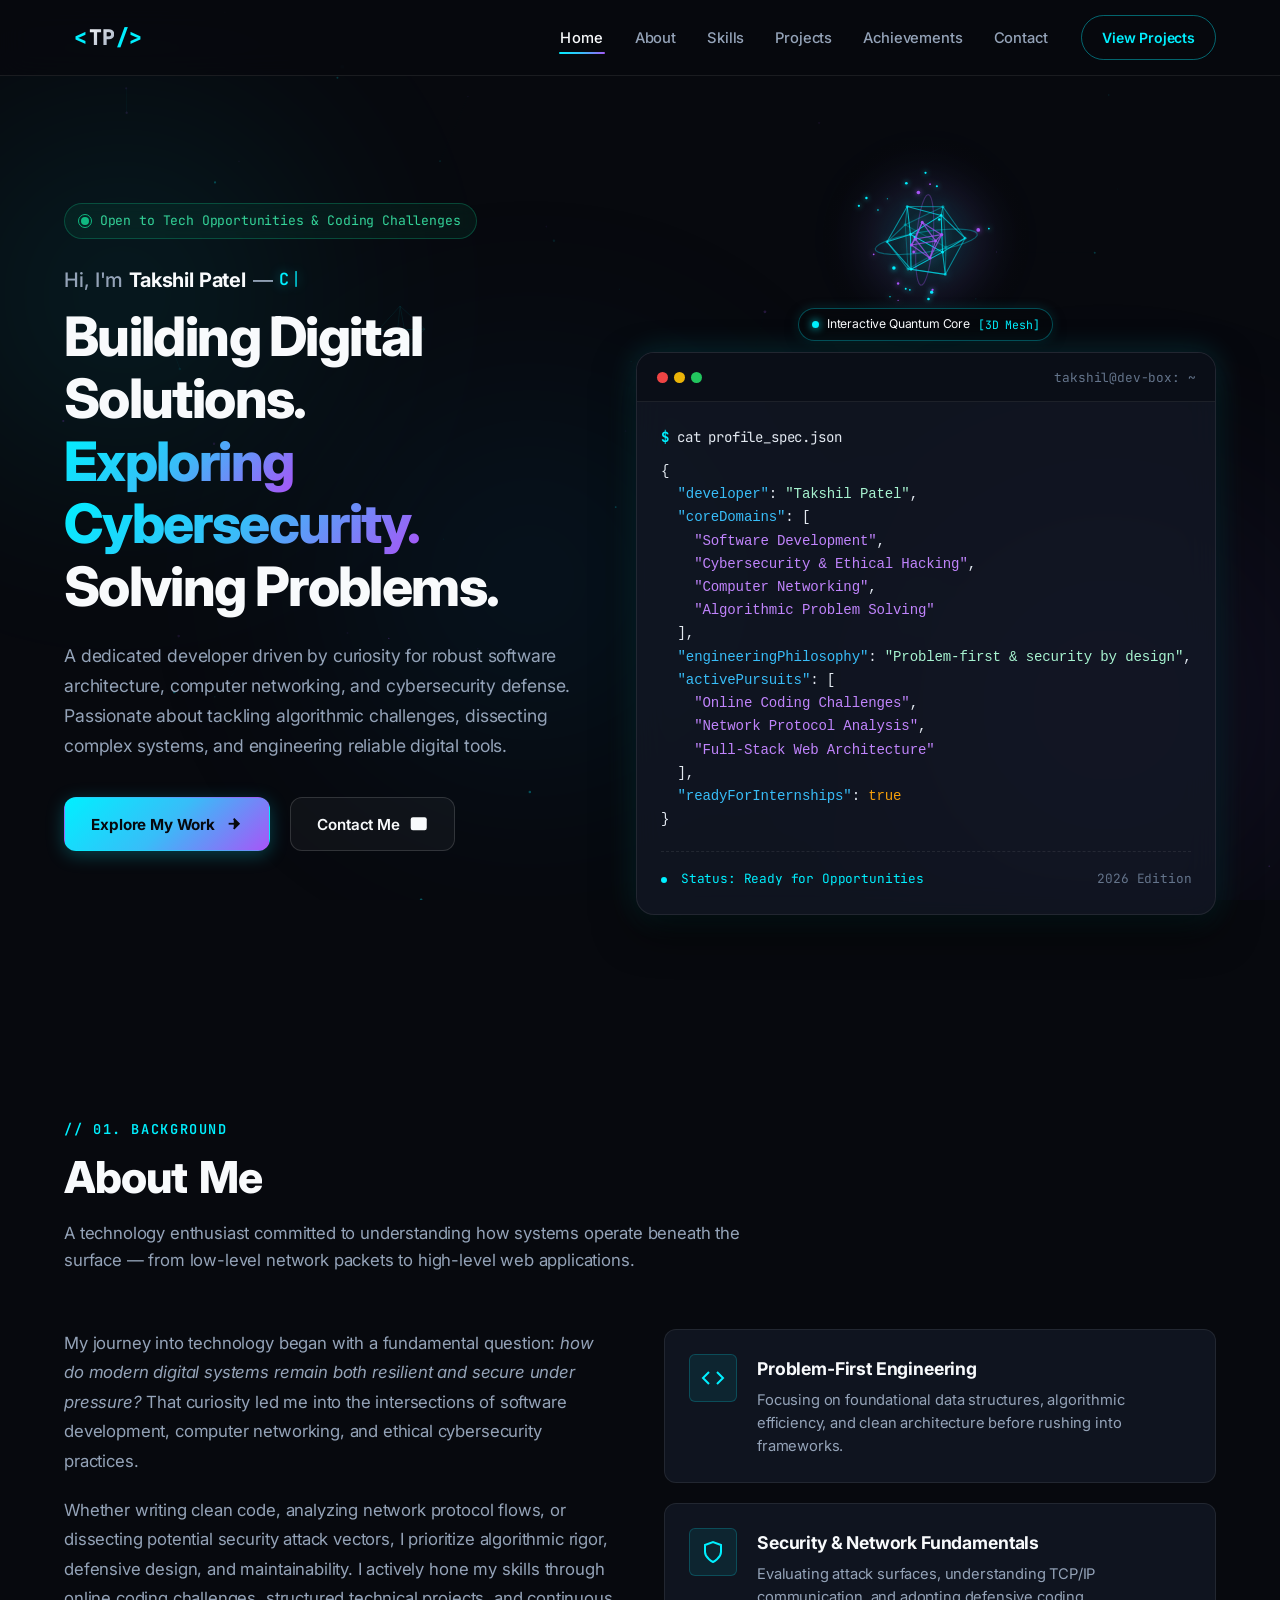
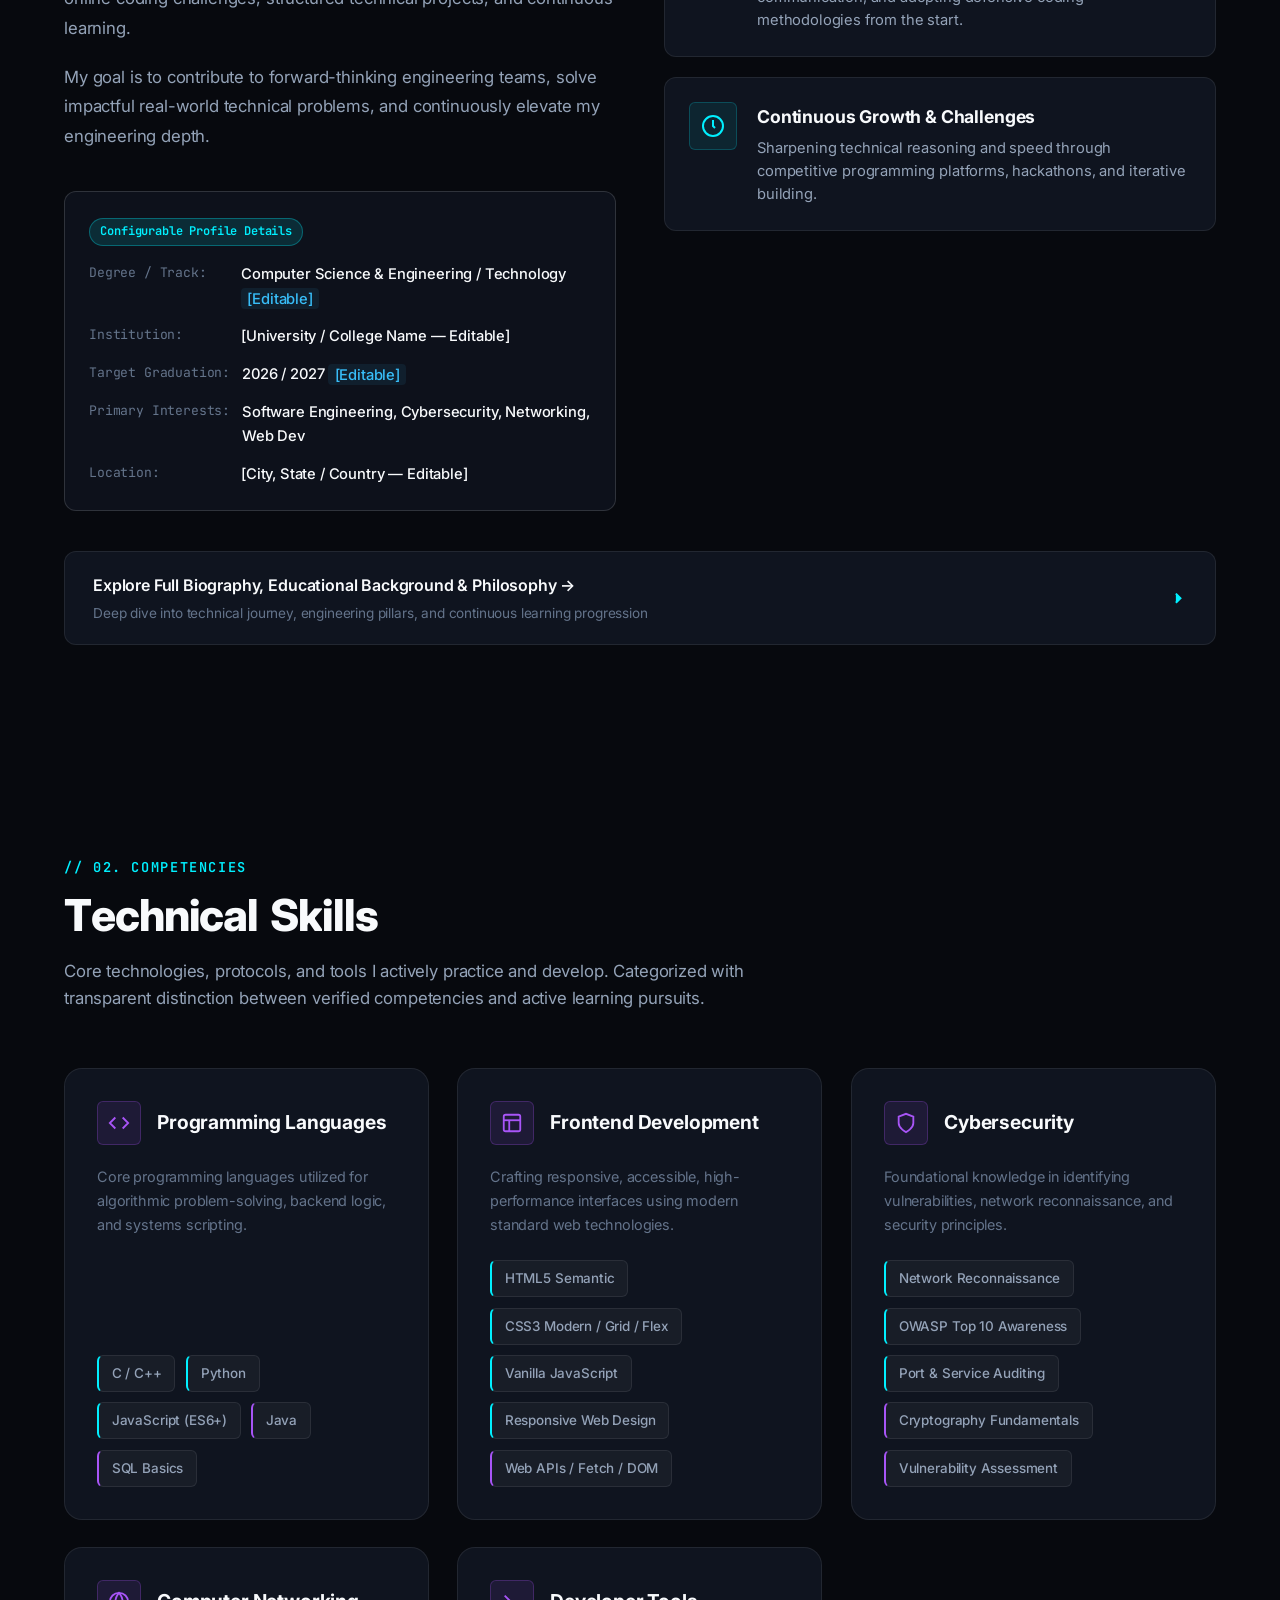
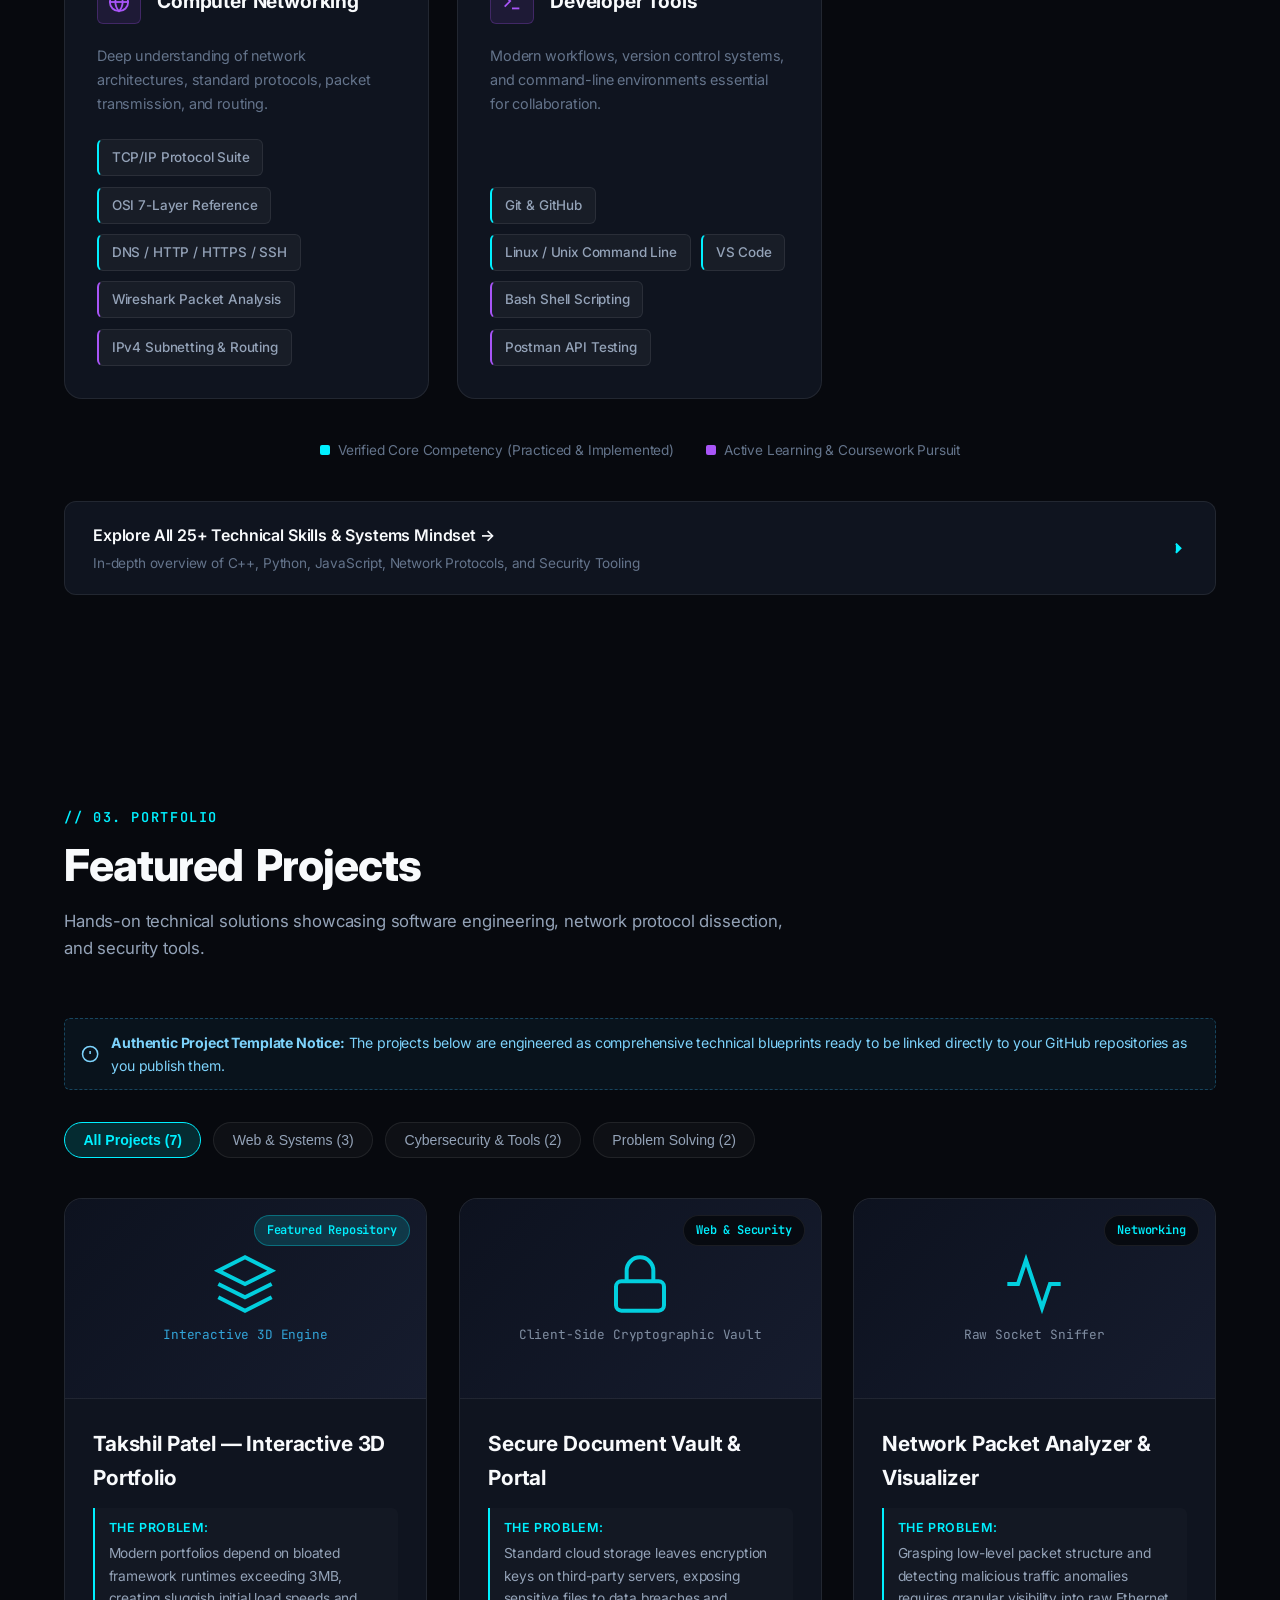
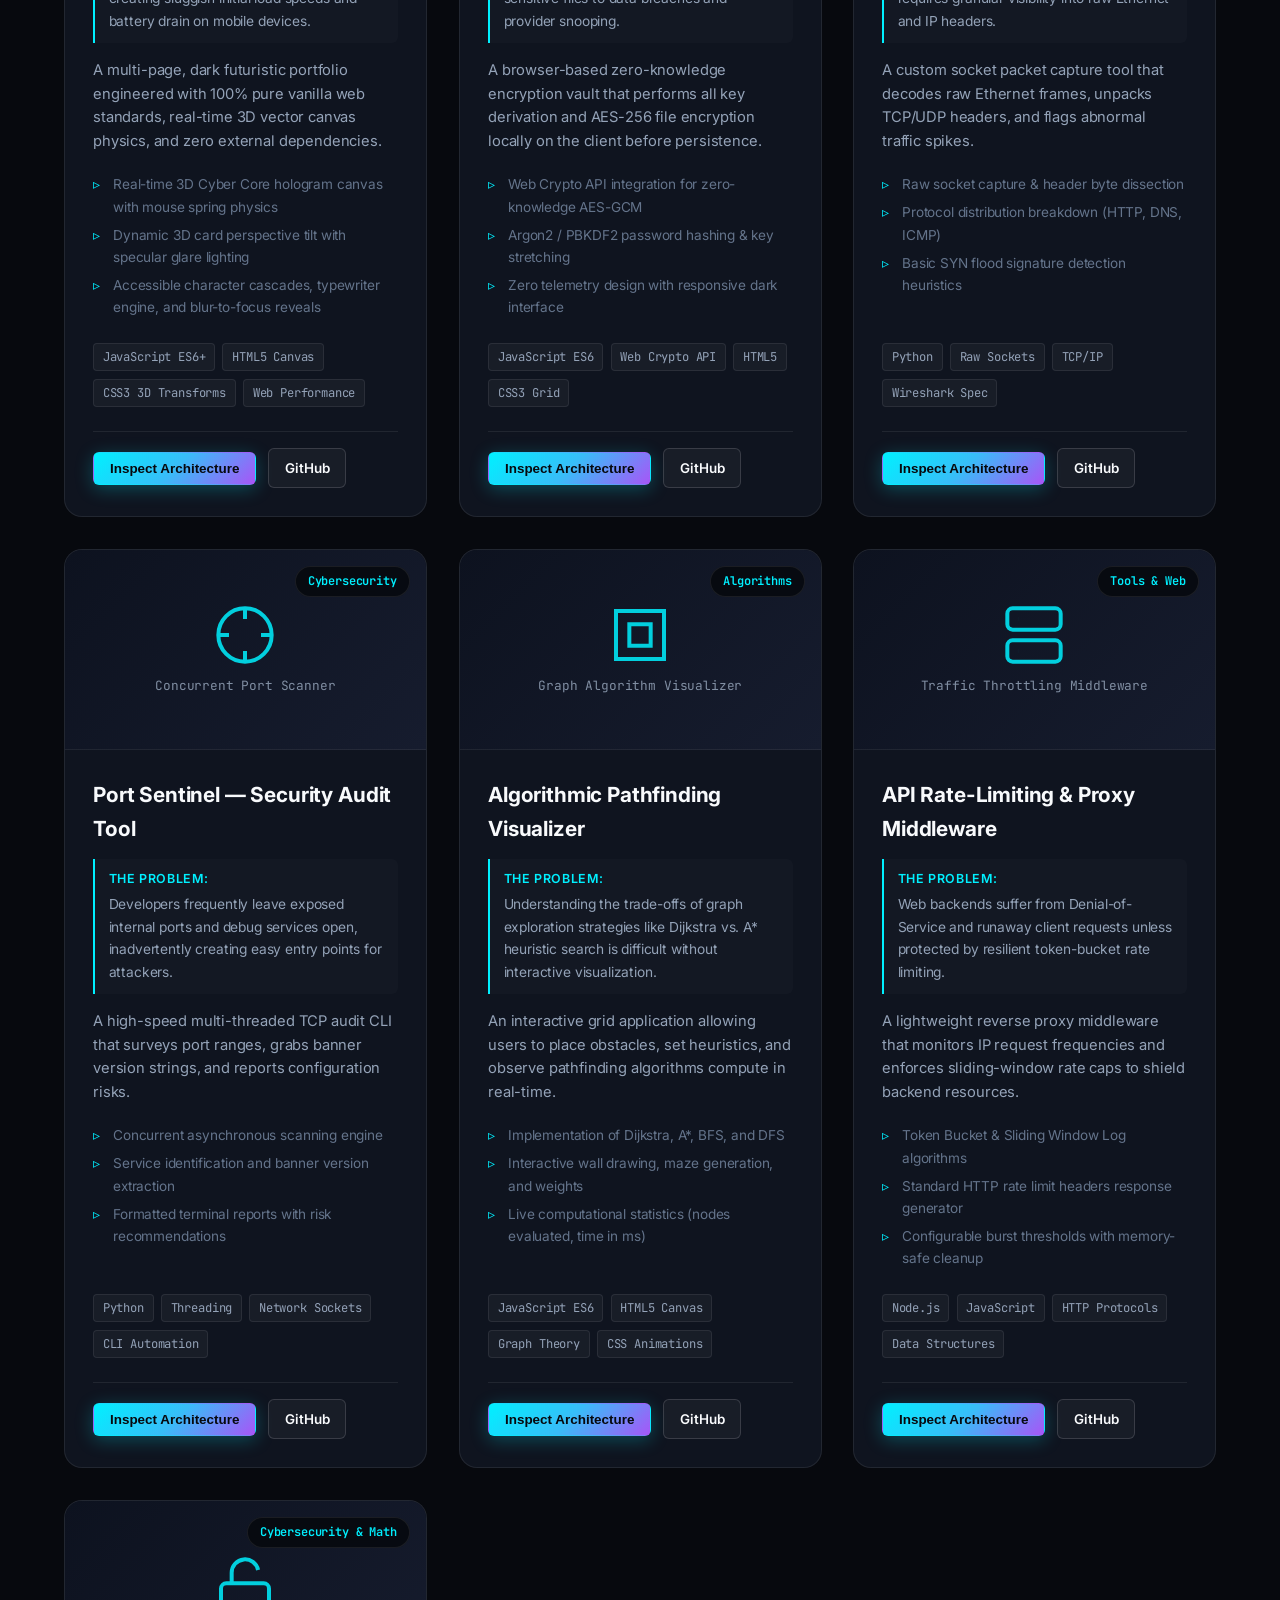
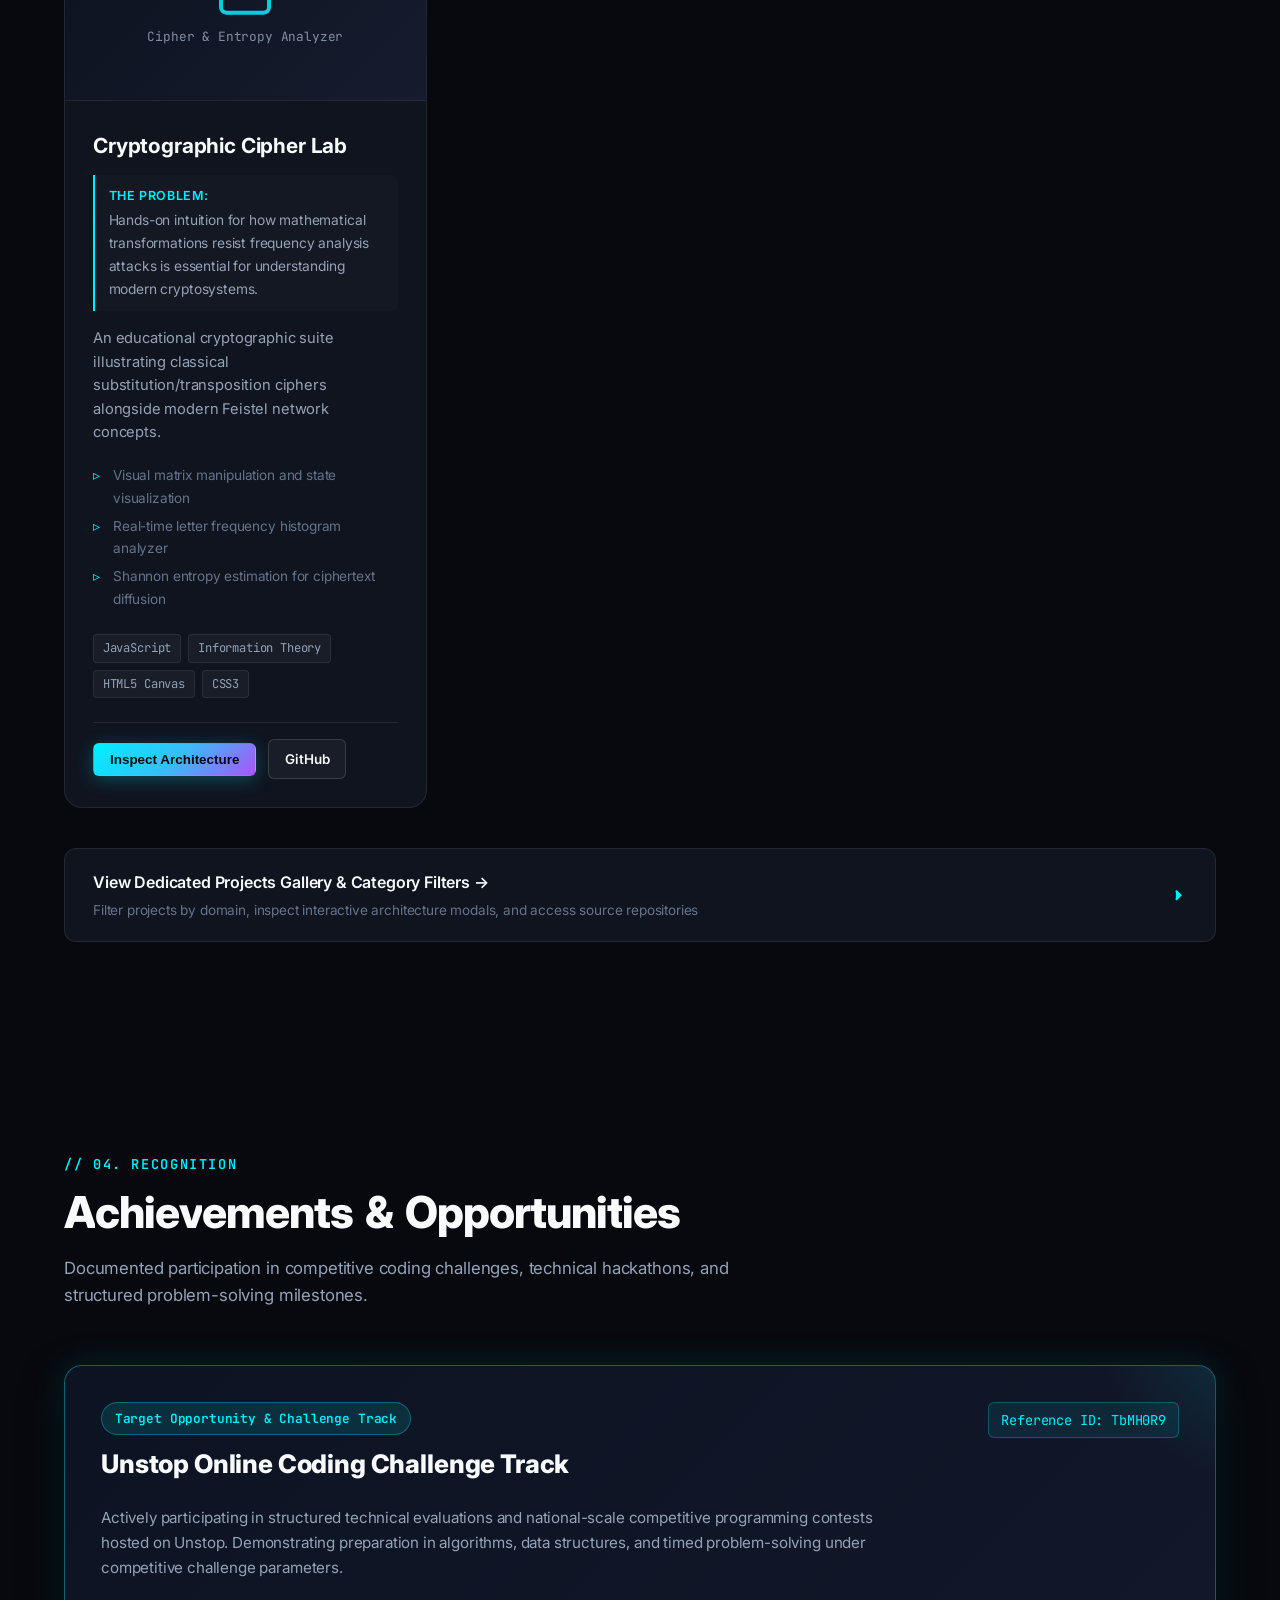
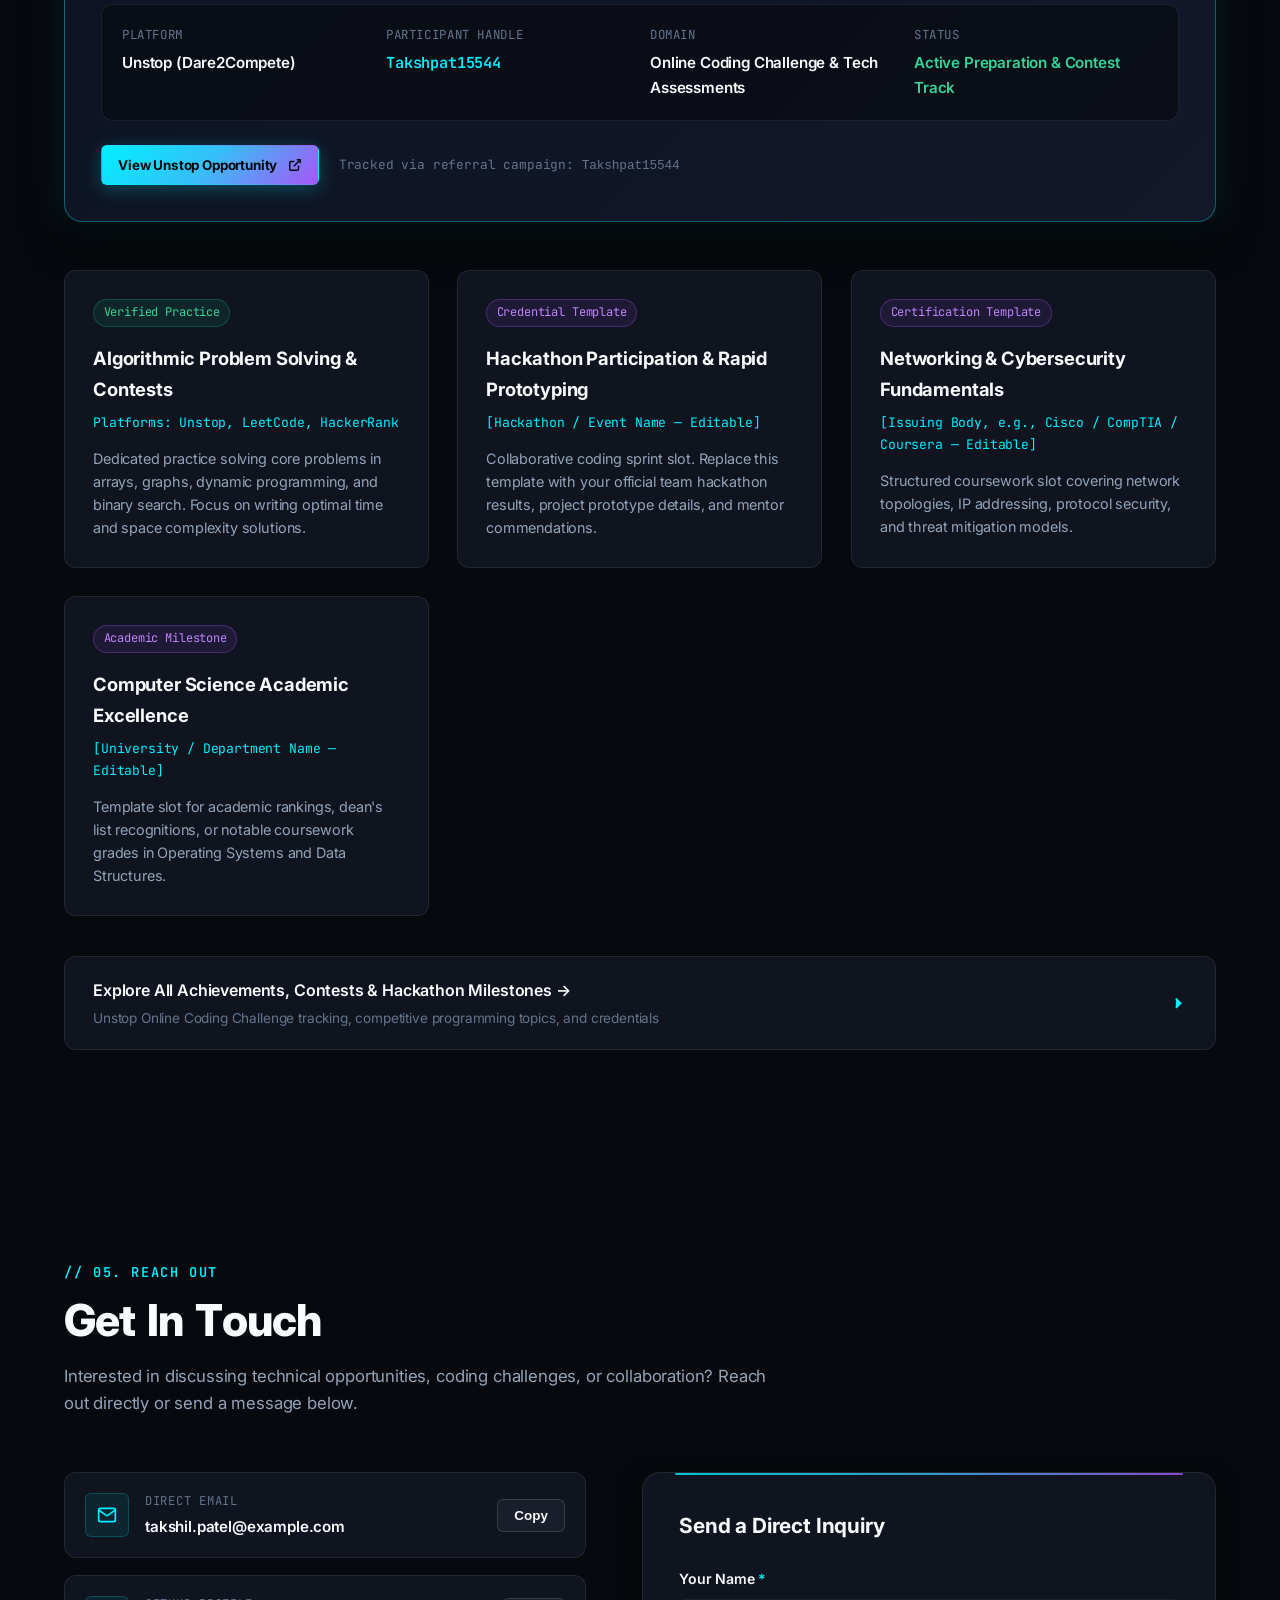
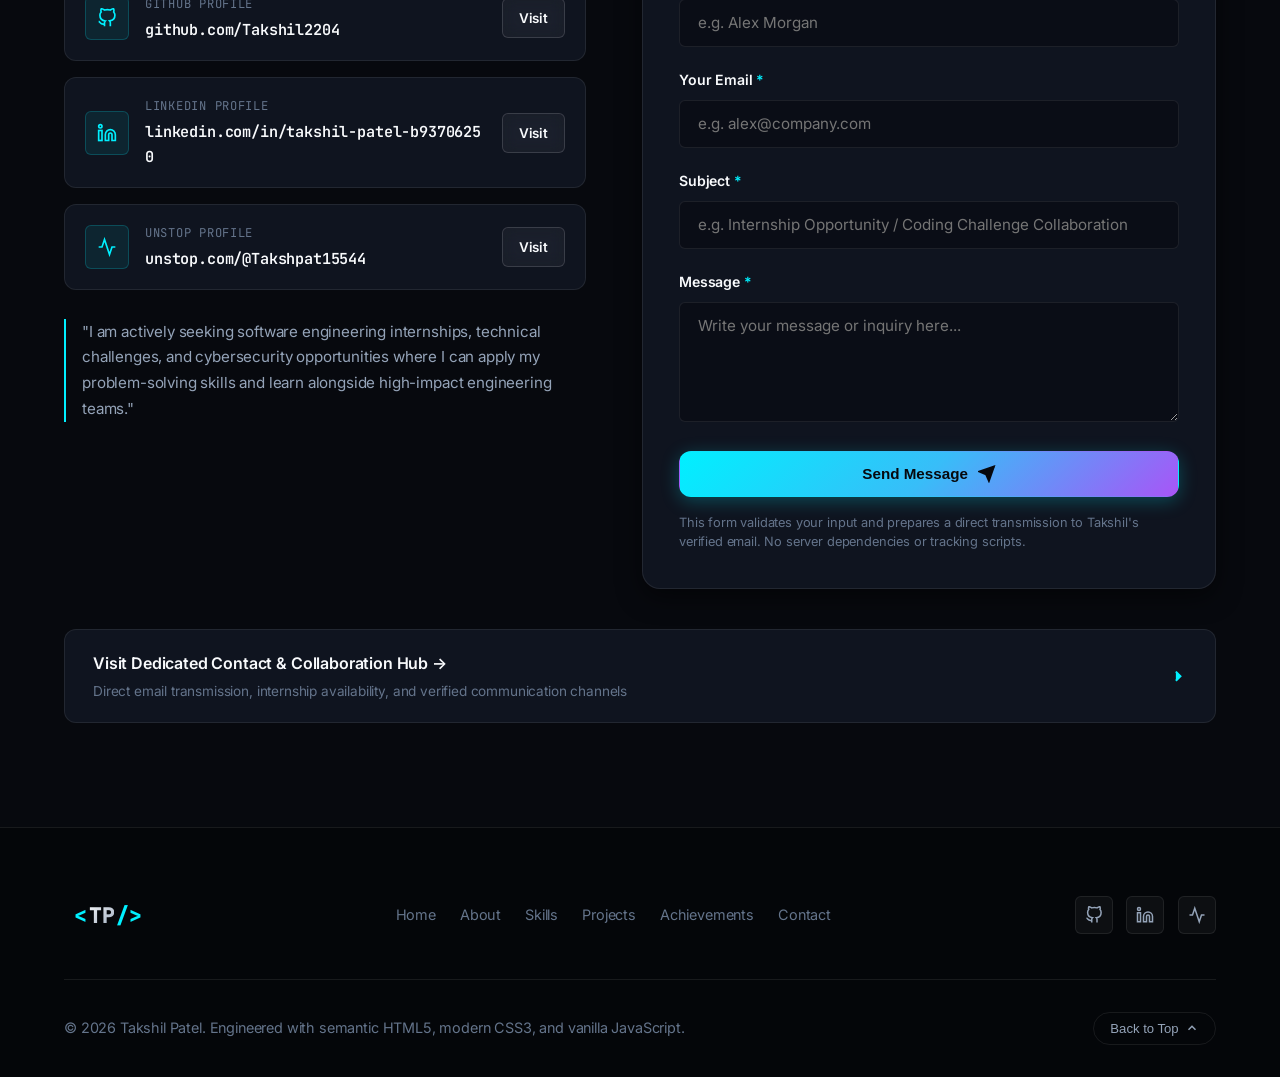
==== commit db682b8d: "Complete interactive 3D multi-page portfolio" ====
--- a/index.html
+++ b/index.html
@@ -884,10 +884,10 @@
                   </div>
                   <div class="channel-text">
                     <span class="channel-type">LinkedIn Profile</span>
-                    <span class="channel-val text-mono">linkedin.com/in/takshil-patel</span>
+                    <span class="channel-val text-mono">linkedin.com/in/takshil-patel-b93706250</span>
                   </div>
                 </div>
-                <a href="https://linkedin.com/in/takshil-patel" target="_blank" rel="noopener noreferrer" class="btn btn-secondary btn-sm" aria-label="Visit Takshil Patel's LinkedIn profile">
+                <a href="https://www.linkedin.com/in/takshil-patel-b93706250" target="_blank" rel="noopener noreferrer" class="btn btn-secondary btn-sm" aria-label="Visit Takshil Patel's LinkedIn profile">
                   Visit
                 </a>
               </div>
@@ -993,7 +993,7 @@
           <a href="https://github.com/Takshil2204" target="_blank" rel="noopener noreferrer" class="social-icon-btn" aria-label="Takshil Patel on GitHub">
             <svg width="18" height="18" viewBox="0 0 24 24" fill="none" stroke="currentColor" stroke-width="2"><path d="M9 19c-5 1.5-5-2.5-7-3m14 6v-3.87a3.37 3.37 0 0 0-.94-2.61c3.14-.35 6.44-1.54 6.44-7A5.44 5.44 0 0 0 20 4.77 5.07 5.07 0 0 0 19.91 1S18.73.65 16 2.48a13.38 13.38 0 0 0-7 0C6.27.65 5.09 1 5.09 1A5.07 5.07 0 0 0 5 4.77a5.44 5.44 0 0 0-1.5 3.78c0 5.42 3.3 6.61 6.44 7A3.37 3.37 0 0 0 9 18.13V22"></path></svg>
           </a>
-          <a href="https://linkedin.com/in/takshil-patel" target="_blank" rel="noopener noreferrer" class="social-icon-btn" aria-label="Takshil Patel on LinkedIn">
+          <a href="https://www.linkedin.com/in/takshil-patel-b93706250" target="_blank" rel="noopener noreferrer" class="social-icon-btn" aria-label="Takshil Patel on LinkedIn">
             <svg width="18" height="18" viewBox="0 0 24 24" fill="none" stroke="currentColor" stroke-width="2"><path d="M16 8a6 6 0 0 1 6 6v7h-4v-7a2 2 0 0 0-2-2 2 2 0 0 0-2 2v7h-4v-7a6 6 0 0 1 6-6z"></path><rect x="2" y="9" width="4" height="12"></rect><circle cx="4" cy="4" r="2"></circle></svg>
           </a>
           <a href="https://unstop.com/@Takshpat15544" target="_blank" rel="noopener noreferrer" class="social-icon-btn" aria-label="Takshil Patel on Unstop">
